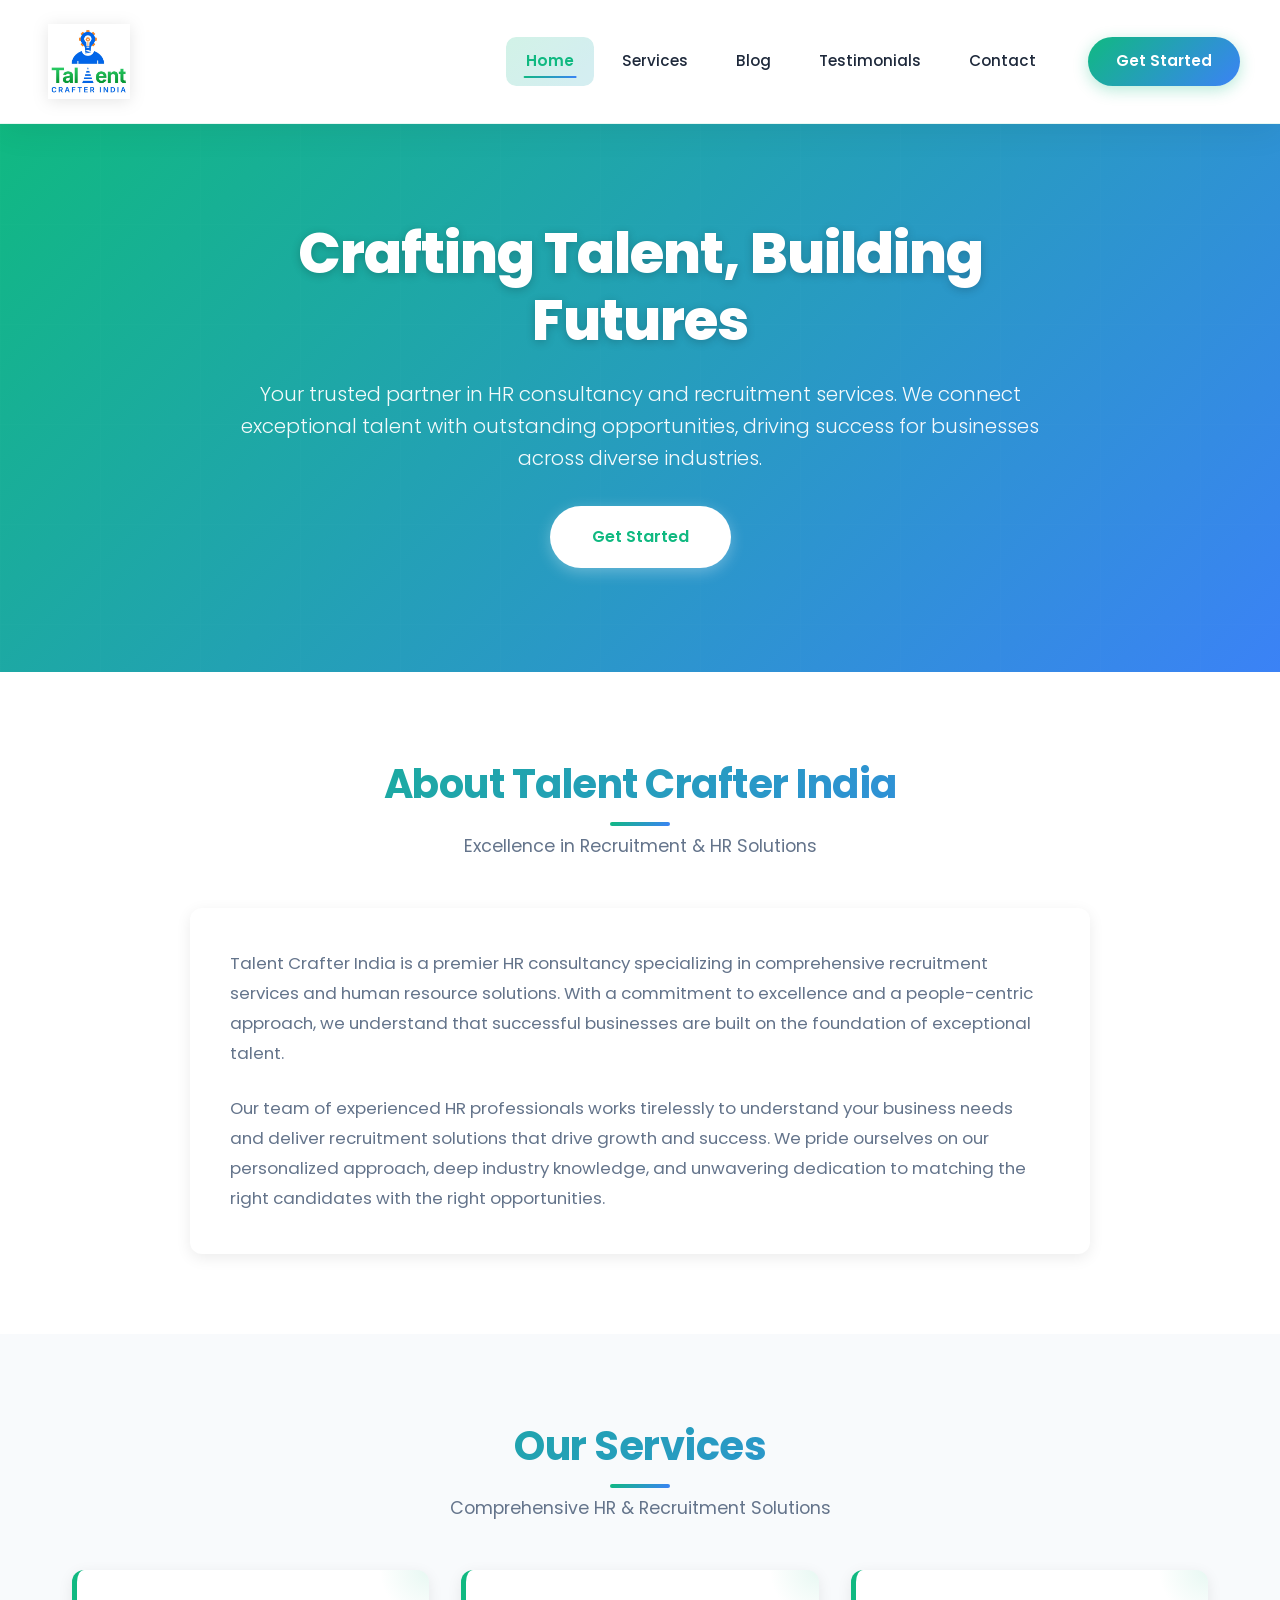
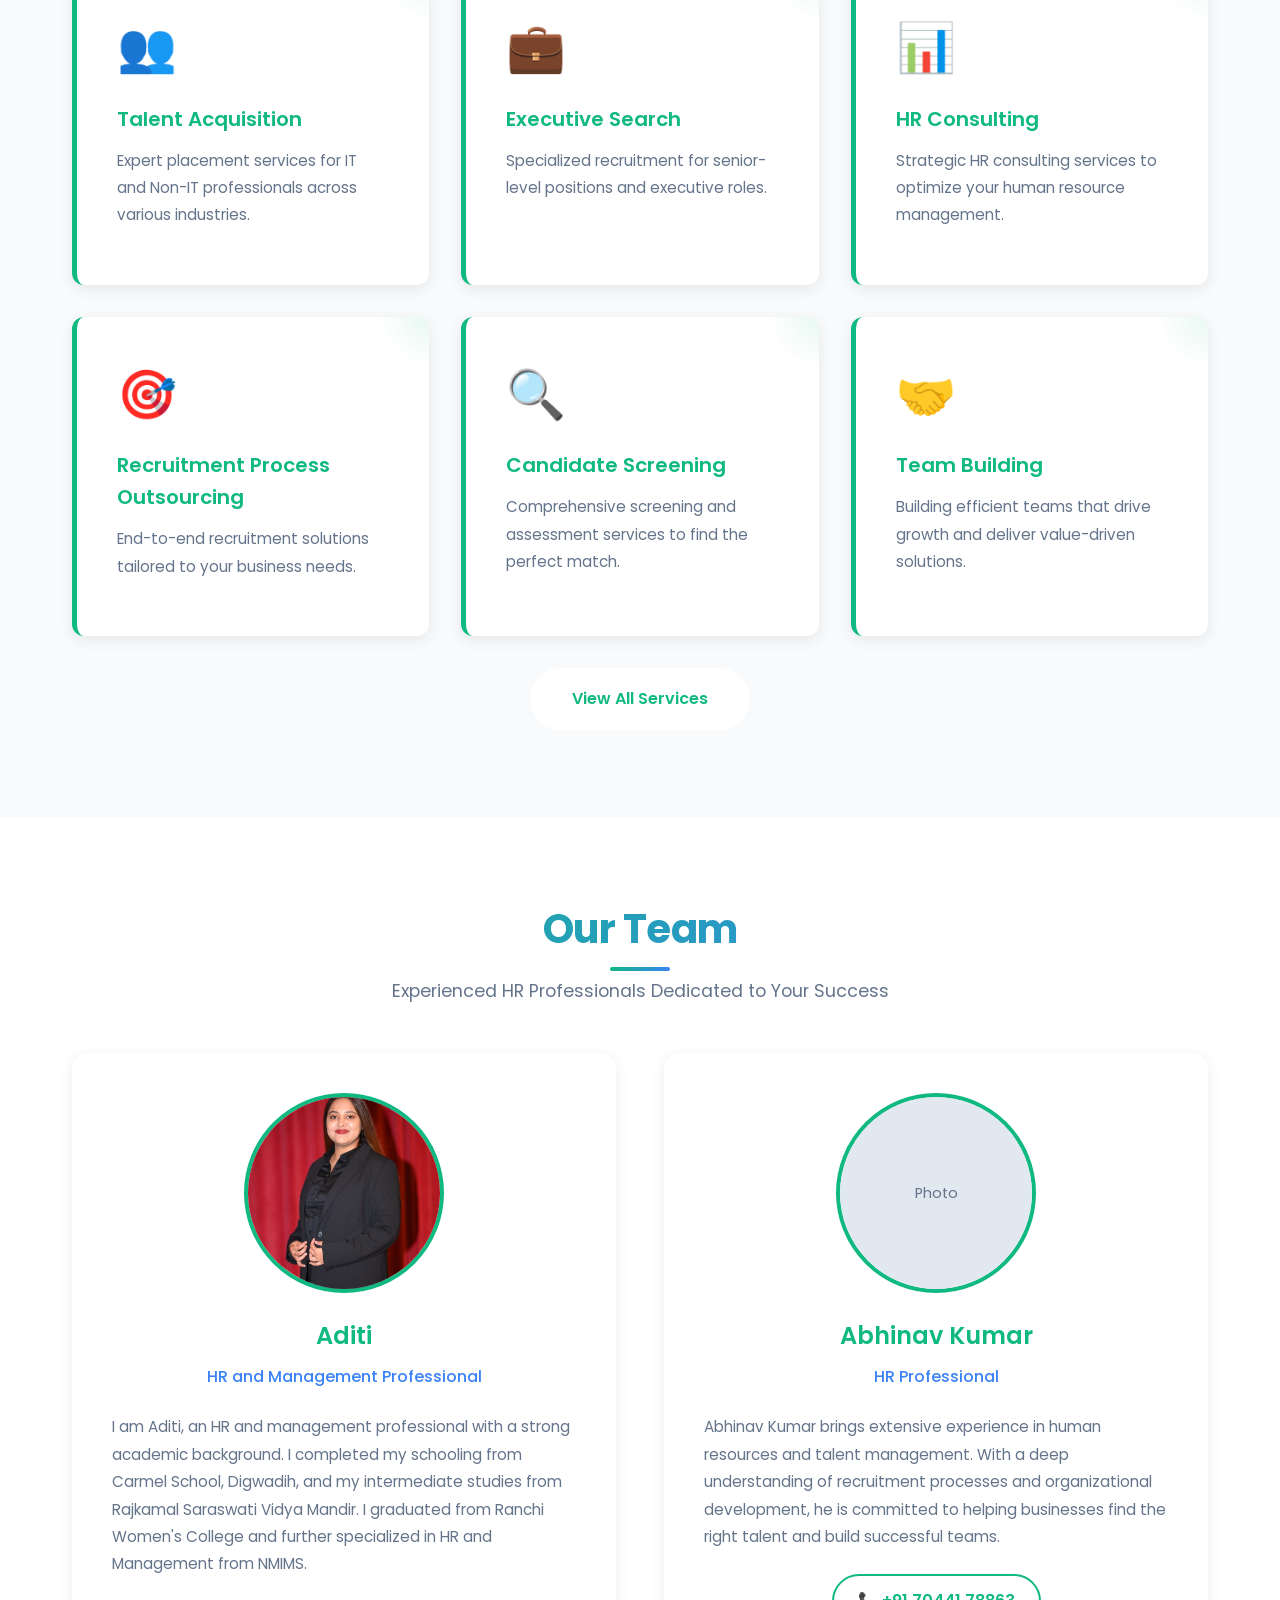
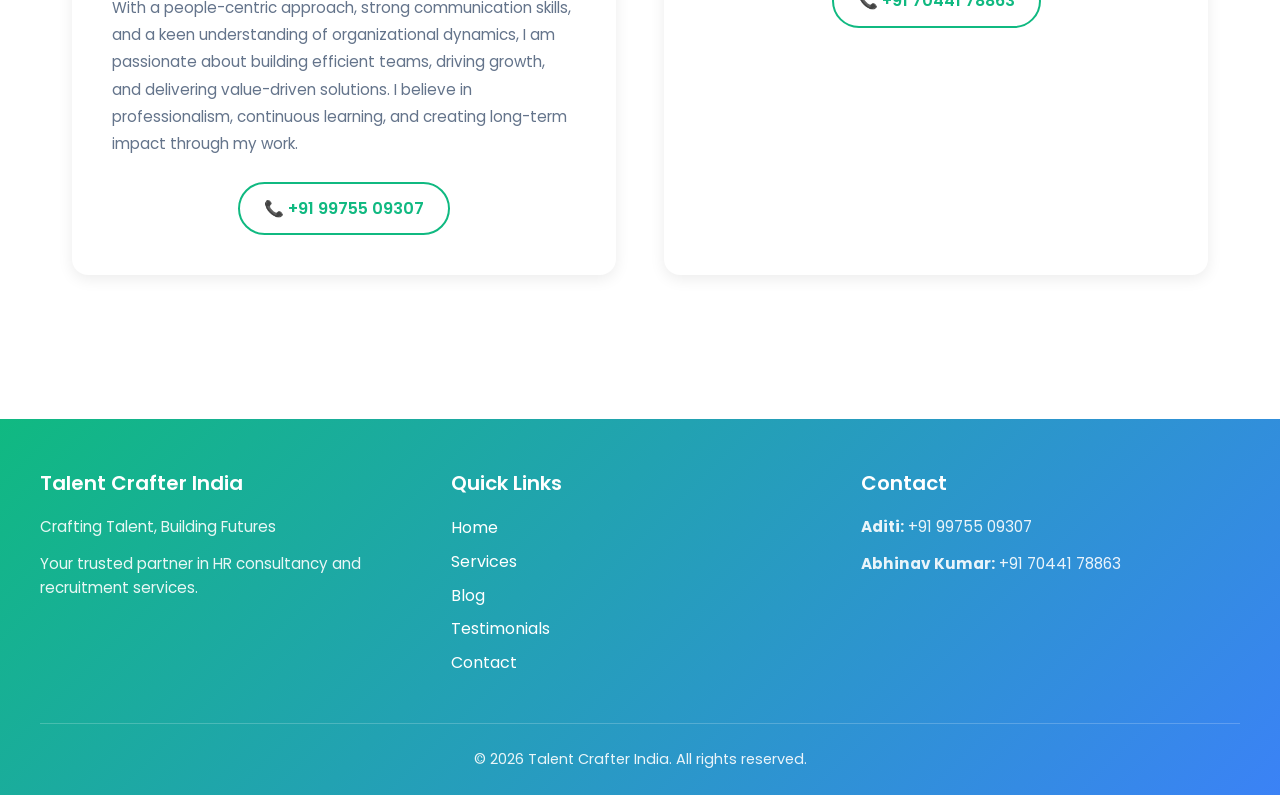
==== index.html @ 25cf2690 "push" ====
<!DOCTYPE html>
<html lang="en">
<head>
    <meta charset="UTF-8">
    <meta name="viewport" content="width=device-width, initial-scale=1.0">
    <meta http-equiv="X-UA-Compatible" content="IE=edge">
    <title>Talent Crafter India - Premier HR Consultancy & Recruitment Services</title>
    <meta name="description" content="Talent Crafter India - Your trusted partner in HR consultancy and recruitment services. Connecting exceptional talent with outstanding opportunities.">
    
    <!-- Google Fonts - Poppins (different from Segoe UI) -->
    <link rel="preconnect" href="https://fonts.googleapis.com">
    <link rel="preconnect" href="https://fonts.gstatic.com" crossorigin>
    <link href="https://fonts.googleapis.com/css2?family=Poppins:wght@300;400;500;600;700;800&display=swap" rel="stylesheet">
    
    <!-- Stylesheet -->
    <link rel="stylesheet" href="style.css">
</head>
<body>
    <!-- Header -->
    <header>
        <div class="header-container">
            <a href="index.html" class="logo">
                <img src="images/logo.jpeg" alt="Talent Crafter India Logo" id="logo-img" onerror="this.src='images/logo.png'; this.onerror=null;">
            </a>
            <button class="menu-toggle" aria-label="Toggle menu">☰</button>
            <nav aria-label="Main navigation">
                <ul>
                    <li><a href="index.html" class="active">Home</a></li>
                    <li><a href="services.html">Services</a></li>
                    <li><a href="blog.html">Blog</a></li>
                    <li><a href="testimonials.html">Testimonials</a></li>
                    <li><a href="contact.html">Contact</a></li>
                </ul>
                <a href="contact.html" class="nav-cta">Get Started</a>
            </nav>
        </div>
    </header>

    <!-- Main Content -->
    <main>
        <!-- Hero Section -->
        <section id="home" class="hero">
            <div class="hero-content">
                <h1>Crafting Talent, Building Futures</h1>
                <p>Your trusted partner in HR consultancy and recruitment services. We connect exceptional talent with outstanding opportunities, driving success for businesses across diverse industries.</p>
                <a href="contact.html" class="btn btn-primary">Get Started</a>
            </div>
        </section>

        <!-- About Section -->
        <section id="about" class="section">
            <div class="container">
                <h2 class="section-title">About Talent Crafter India</h2>
                <p class="section-subtitle">Excellence in Recruitment & HR Solutions</p>
                <div class="about-content">
                    <p>Talent Crafter India is a premier HR consultancy specializing in comprehensive recruitment services and human resource solutions. With a commitment to excellence and a people-centric approach, we understand that successful businesses are built on the foundation of exceptional talent.</p>
                    <p>Our team of experienced HR professionals works tirelessly to understand your business needs and deliver recruitment solutions that drive growth and success. We pride ourselves on our personalized approach, deep industry knowledge, and unwavering dedication to matching the right candidates with the right opportunities.</p>
                </div>
            </div>
        </section>

        <!-- Services Section -->
        <section id="services" class="section section-alt">
            <div class="container">
                <h2 class="section-title">Our Services</h2>
                <p class="section-subtitle">Comprehensive HR & Recruitment Solutions</p>
                <div class="services-grid">
                    <div class="service-card">
                        <div class="service-icon">👥</div>
                        <h3>Talent Acquisition</h3>
                        <p>Expert placement services for IT and Non-IT professionals across various industries.</p>
                    </div>
                    <div class="service-card">
                        <div class="service-icon">💼</div>
                        <h3>Executive Search</h3>
                        <p>Specialized recruitment for senior-level positions and executive roles.</p>
                    </div>
                    <div class="service-card">
                        <div class="service-icon">📊</div>
                        <h3>HR Consulting</h3>
                        <p>Strategic HR consulting services to optimize your human resource management.</p>
                    </div>
                    <div class="service-card">
                        <div class="service-icon">🎯</div>
                        <h3>Recruitment Process Outsourcing</h3>
                        <p>End-to-end recruitment solutions tailored to your business needs.</p>
                    </div>
                    <div class="service-card">
                        <div class="service-icon">🔍</div>
                        <h3>Candidate Screening</h3>
                        <p>Comprehensive screening and assessment services to find the perfect match.</p>
                    </div>
                    <div class="service-card">
                        <div class="service-icon">🤝</div>
                        <h3>Team Building</h3>
                        <p>Building efficient teams that drive growth and deliver value-driven solutions.</p>
                    </div>
                </div>
                <div class="text-center mt-2">
                    <a href="services.html" class="btn btn-primary">View All Services</a>
                </div>
            </div>
        </section>

        <!-- Team Section -->
        <section id="team" class="section">
            <div class="container">
                <h2 class="section-title">Our Team</h2>
                <p class="section-subtitle">Experienced HR Professionals Dedicated to Your Success</p>
                <div class="team-grid">
                    <div class="team-card">
                        <div class="team-image">
                            <img src="images/aditi.jpeg" alt="Aditi - HR and Management Professional" id="aditi-img" onerror="this.src='images/aditi.jpg'; this.onerror=null;">
                        </div>
                        <h3>Aditi</h3>
                        <p class="role">HR and Management Professional</p>
                        <div class="team-bio">
                            <p>I am Aditi, an HR and management professional with a strong academic background. I completed my schooling from Carmel School, Digwadih, and my intermediate studies from Rajkamal Saraswati Vidya Mandir. I graduated from Ranchi Women's College and further specialized in HR and Management from NMIMS.</p>
                            <p>With a people-centric approach, strong communication skills, and a keen understanding of organizational dynamics, I am passionate about building efficient teams, driving growth, and delivering value-driven solutions. I believe in professionalism, continuous learning, and creating long-term impact through my work.</p>
                        </div>
                        <div class="team-contact">
                            <a href="tel:+919975509307" class="contact-link">📞 +91 99755 09307</a>
                        </div>
                    </div>
                    <div class="team-card">
                        <div class="team-image">
                            <img src="images/abhi.jpg" alt="Abhinav Kumar - HR Professional" id="abhi-img" onerror="this.src='images/abhi.jpeg'; this.onerror=null;">
                        </div>
                        <h3>Abhinav Kumar</h3>
                        <p class="role">HR Professional</p>
                        <div class="team-bio">
                            <p>Abhinav Kumar brings extensive experience in human resources and talent management. With a deep understanding of recruitment processes and organizational development, he is committed to helping businesses find the right talent and build successful teams.</p>
                        </div>
                        <div class="team-contact">
                            <a href="tel:+917044178863" class="contact-link">📞 +91 70441 78863</a>
                        </div>
                    </div>
                </div>
            </div>
        </section>

    </main>

    <!-- Footer -->
    <footer>
        <div class="footer-content">
            <div class="footer-main">
                <div class="footer-section">
                    <h4>Talent Crafter India</h4>
                    <p>Crafting Talent, Building Futures</p>
                    <p>Your trusted partner in HR consultancy and recruitment services.</p>
                </div>
                <div class="footer-section">
                    <h4>Quick Links</h4>
                    <div class="footer-nav">
                        <a href="index.html">Home</a>
                        <a href="services.html">Services</a>
                        <a href="blog.html">Blog</a>
                        <a href="testimonials.html">Testimonials</a>
                        <a href="contact.html">Contact</a>
                    </div>
                </div>
                <div class="footer-section">
                    <h4>Contact</h4>
                    <p><strong>Aditi:</strong> <a href="tel:+919975509307">+91 99755 09307</a></p>
                    <p><strong>Abhinav Kumar:</strong> <a href="tel:+917044178863">+91 70441 78863</a></p>
                </div>
            </div>
            <div class="footer-bottom">
                <p>&copy; 2026 Talent Crafter India. All rights reserved.</p>
            </div>
        </div>
    </footer>

    <script src="script.js"></script>
</body>
</html>
---- style.css ----
/* ============================================
   TALENT CRAFTER INDIA - HR Consultancy Website
   Green & Blue Theme
   Font: Poppins (Google Fonts)
   ============================================ */

/* Reset & Base Styles */
* {
    margin: 0;
    padding: 0;
    box-sizing: border-box;
}

:root {
    /* Green & Blue Color Palette */
    --primary-green: #10b981;
    --dark-green: #059669;
    --light-green: #34d399;
    --accent-green: #06d6a0;
    --primary-blue: #3b82f6;
    --dark-blue: #2563eb;
    --light-blue: #60a5fa;
    --accent-blue: #4f46e5;
    
    /* Neutral Colors */
    --white: #ffffff;
    --light-gray: #f8fafc;
    --gray: #64748b;
    --dark-gray: #334155;
    --text-dark: #1e293b;
    
    /* Shadows */
    --shadow: rgba(0, 0, 0, 0.1);
    --shadow-hover: rgba(0, 0, 0, 0.15);
    --shadow-green: rgba(16, 185, 129, 0.15);
    --shadow-blue: rgba(59, 130, 246, 0.15);
    
    /* Gradients */
    --gradient-primary: linear-gradient(135deg, #10b981 0%, #3b82f6 100%);
    --gradient-green: linear-gradient(135deg, #10b981 0%, #059669 100%);
    --gradient-blue: linear-gradient(135deg, #3b82f6 0%, #2563eb 100%);
    --gradient-overlay: linear-gradient(135deg, rgba(16, 185, 129, 0.95) 0%, rgba(59, 130, 246, 0.95) 100%);
}

html {
    scroll-behavior: smooth;
    font-size: 16px;
}

body {
    font-family: 'Poppins', sans-serif;
    line-height: 1.6;
    color: var(--text-dark);
    background-color: var(--white);
    overflow-x: hidden;
}

/* Header & Navigation */
header {
    background: rgba(255, 255, 255, 0.95);
    backdrop-filter: blur(20px) saturate(180%);
    -webkit-backdrop-filter: blur(20px) saturate(180%);
    box-shadow: 0 8px 32px rgba(0, 0, 0, 0.06);
    position: sticky;
    top: 0;
    z-index: 1000;
    padding: 0;
    transition: all 0.3s cubic-bezier(0.4, 0, 0.2, 1);
    border-bottom: 1px solid rgba(16, 185, 129, 0.1);
}

header.scrolled {
    box-shadow: 0 8px 32px rgba(0, 0, 0, 0.12);
    background: rgba(255, 255, 255, 0.98);
}

.header-container {
    max-width: 1400px;
    margin: 0 auto;
    padding: 1rem 2.5rem;
    display: flex;
    justify-content: space-between;
    align-items: center;
    flex-wrap: wrap;
    gap: 2rem;
}

.logo {
    display: flex;
    align-items: center;
    text-decoration: none;
    transition: all 0.3s cubic-bezier(0.4, 0, 0.2, 1);
    padding: 0.5rem;
    border-radius: 12px;
    position: relative;
    z-index: 1;
}

.logo::before {
    content: '';
    position: absolute;
    inset: 0;
    border-radius: 12px;
    background: var(--gradient-primary);
    opacity: 0;
    transition: opacity 0.3s ease;
    z-index: -1;
}

.logo:hover::before {
    opacity: 0.1;
}

.logo:hover {
    transform: translateY(-2px);
}

.logo img {
    height: 75px;
    width: auto;
    max-width: 280px;
    transition: transform 0.3s cubic-bezier(0.4, 0, 0.2, 1);
    object-fit: contain;
    filter: drop-shadow(0 2px 8px rgba(0, 0, 0, 0.1));
}

.logo:hover img {
    transform: scale(1.05);
}

nav {
    display: flex;
    align-items: center;
    gap: 1rem;
}

nav ul {
    list-style: none;
    display: flex;
    gap: 0.5rem;
    flex-wrap: wrap;
    align-items: center;
    margin: 0;
    padding: 0;
}

nav ul li {
    position: relative;
}

nav ul li a {
    text-decoration: none;
    color: var(--text-dark);
    font-weight: 500;
    font-size: 0.95rem;
    transition: all 0.3s cubic-bezier(0.4, 0, 0.2, 1);
    position: relative;
    padding: 0.75rem 1.25rem;
    border-radius: 10px;
    display: block;
    overflow: hidden;
}

nav ul li a::before {
    content: '';
    position: absolute;
    inset: 0;
    background: var(--gradient-primary);
    opacity: 0;
    transition: opacity 0.3s ease;
    border-radius: 10px;
    z-index: -1;
}

nav ul li a::after {
    content: '';
    position: absolute;
    bottom: 8px;
    left: 50%;
    transform: translateX(-50%);
    width: 0;
    height: 2px;
    background: var(--gradient-primary);
    transition: width 0.3s cubic-bezier(0.4, 0, 0.2, 1);
    border-radius: 2px;
}

nav ul li a:hover {
    color: var(--primary-green);
    transform: translateY(-2px);
}

nav ul li a:hover::before {
    opacity: 0.08;
}

nav ul li a:hover::after {
    width: 60%;
}

nav ul li a.active {
    color: var(--primary-green);
    background: rgba(16, 185, 129, 0.1);
    font-weight: 600;
}

nav ul li a.active::after {
    width: 60%;
}

nav ul li a.active::before {
    opacity: 0.1;
}

/* CTA Button in Nav */
nav .nav-cta {
    margin-left: 1rem;
    padding: 0.75rem 1.75rem;
    background: var(--gradient-primary);
    color: var(--white);
    border-radius: 50px;
    font-weight: 600;
    font-size: 0.95rem;
    box-shadow: 0 4px 15px rgba(16, 185, 129, 0.3);
    transition: all 0.3s cubic-bezier(0.4, 0, 0.2, 1);
    border: none;
    text-decoration: none;
    display: inline-flex;
    align-items: center;
    gap: 0.5rem;
}

nav .nav-cta::before {
    display: none;
}

nav .nav-cta::after {
    display: none;
}

nav .nav-cta:hover {
    transform: translateY(-3px);
    box-shadow: 0 8px 25px rgba(16, 185, 129, 0.4);
    color: var(--white);
}

/* Mobile Menu Toggle */
.menu-toggle {
    display: none;
    background: none;
    border: none;
    font-size: 1.75rem;
    cursor: pointer;
    color: var(--primary-green);
    padding: 0.5rem;
    border-radius: 8px;
    transition: all 0.3s ease;
    width: 44px;
    height: 44px;
    align-items: center;
    justify-content: center;
    position: relative;
    z-index: 1001;
}

.menu-toggle:hover {
    background: rgba(16, 185, 129, 0.1);
    transform: scale(1.1);
}

.menu-toggle.active {
    color: var(--white);
    background: var(--primary-green);
}

/* Main Content */
main {
    min-height: calc(100vh - 200px);
}

.container {
    max-width: 1200px;
    margin: 0 auto;
    padding: 0 2rem;
}

/* Hero Section */
.hero {
    background: var(--gradient-primary);
    color: var(--white);
    padding: 6rem 2rem;
    text-align: center;
    position: relative;
    overflow: hidden;
}

.hero::before {
    content: '';
    position: absolute;
    top: 0;
    left: 0;
    right: 0;
    bottom: 0;
    background: url('data:image/svg+xml,<svg width="100" height="100" xmlns="http://www.w3.org/2000/svg"><defs><pattern id="grid" width="100" height="100" patternUnits="userSpaceOnUse"><path d="M 100 0 L 0 0 0 100" fill="none" stroke="rgba(255,255,255,0.05)" stroke-width="1"/></pattern></defs><rect width="100" height="100" fill="url(%23grid)"/></svg>');
    opacity: 0.3;
    animation: slide 20s linear infinite;
}

@keyframes slide {
    0% { transform: translate(0, 0); }
    100% { transform: translate(100px, 100px); }
}

.hero-content {
    position: relative;
    z-index: 1;
    animation: fadeInUp 0.8s ease-out;
    max-width: 800px;
    margin: 0 auto;
}

@keyframes fadeInUp {
    from {
        opacity: 0;
        transform: translateY(30px);
    }
    to {
        opacity: 1;
        transform: translateY(0);
    }
}

.hero h1 {
    font-size: 3.5rem;
    margin-bottom: 1.5rem;
    font-weight: 800;
    line-height: 1.2;
    text-shadow: 0 2px 10px rgba(0, 0, 0, 0.2);
    letter-spacing: -1px;
}

.hero p {
    font-size: 1.25rem;
    margin-bottom: 2rem;
    opacity: 0.95;
    font-weight: 300;
}

/* Buttons */
.btn {
    display: inline-block;
    padding: 1rem 2.5rem;
    background: var(--white);
    color: var(--primary-green);
    text-decoration: none;
    border-radius: 50px;
    font-weight: 600;
    transition: all 0.4s cubic-bezier(0.4, 0, 0.2, 1);
    border: 2px solid transparent;
    cursor: pointer;
    font-size: 1rem;
    position: relative;
    overflow: hidden;
    box-shadow: 0 4px 15px rgba(255, 255, 255, 0.3);
    font-family: 'Poppins', sans-serif;
}

.btn::before {
    content: '';
    position: absolute;
    top: 50%;
    left: 50%;
    width: 0;
    height: 0;
    border-radius: 50%;
    background: rgba(16, 185, 129, 0.2);
    transform: translate(-50%, -50%);
    transition: width 0.6s, height 0.6s;
}

.btn:hover::before {
    width: 300px;
    height: 300px;
}

.btn:hover {
    transform: translateY(-3px);
    box-shadow: 0 8px 25px rgba(255, 255, 255, 0.4);
    background: var(--white);
    color: var(--primary-blue);
}

.btn-primary {
    background: var(--white);
    color: var(--primary-green);
}

.btn-primary:hover {
    background: var(--white);
    color: var(--primary-blue);
}

/* Sections */
.section {
    padding: 5rem 2rem;
    position: relative;
}

.section-alt {
    background-color: var(--light-gray);
}

.section-title {
    text-align: center;
    font-size: 2.5rem;
    background: var(--gradient-primary);
    -webkit-background-clip: text;
    -webkit-text-fill-color: transparent;
    background-clip: text;
    margin-bottom: 1rem;
    font-weight: 700;
    position: relative;
    display: inline-block;
    width: 100%;
    letter-spacing: -0.5px;
}

.section-title::after {
    content: '';
    position: absolute;
    bottom: -10px;
    left: 50%;
    transform: translateX(-50%);
    width: 60px;
    height: 4px;
    background: var(--gradient-primary);
    border-radius: 2px;
}

.section-subtitle {
    text-align: center;
    color: var(--gray);
    margin-bottom: 3rem;
    font-size: 1.1rem;
    font-weight: 400;
}

/* About Content */
.about-content {
    max-width: 900px;
    margin: 0 auto;
    background-color: var(--white);
    padding: 2.5rem;
    border-radius: 12px;
    box-shadow: 0 4px 15px rgba(0, 0, 0, 0.08);
}

.about-content p {
    color: var(--gray);
    line-height: 1.8;
    margin-bottom: 1.5rem;
    font-size: 1.05rem;
}

.about-content p:last-child {
    margin-bottom: 0;
}

/* Services Grid */
.services-grid {
    display: grid;
    grid-template-columns: repeat(auto-fit, minmax(300px, 1fr));
    gap: 2rem;
    margin-top: 2rem;
}

.service-card {
    background: var(--white);
    padding: 2.5rem;
    border-radius: 12px;
    border-left: 5px solid var(--primary-green);
    transition: all 0.4s cubic-bezier(0.4, 0, 0.2, 1);
    position: relative;
    overflow: hidden;
    box-shadow: 0 4px 15px rgba(0, 0, 0, 0.08);
}

.service-card::after {
    content: '';
    position: absolute;
    top: 0;
    right: 0;
    width: 100px;
    height: 100px;
    background: radial-gradient(circle, rgba(16, 185, 129, 0.1) 0%, transparent 70%);
    transform: translate(50%, -50%);
    transition: transform 0.4s ease;
}

.service-card:hover::after {
    transform: translate(30%, -30%) scale(1.5);
}

.service-card:hover {
    transform: translateX(8px) translateY(-3px);
    box-shadow: 0 10px 25px var(--shadow-green);
    border-left-color: var(--primary-blue);
    border-left-width: 6px;
}

.service-icon {
    font-size: 3rem;
    margin-bottom: 1rem;
}

.service-card h3 {
    color: var(--primary-green);
    margin-bottom: 0.75rem;
    font-size: 1.25rem;
    font-weight: 600;
}

.service-card:hover h3 {
    color: var(--primary-blue);
}

.service-card p {
    color: var(--gray);
    line-height: 1.8;
    font-size: 0.95rem;
    margin-bottom: 1rem;
}

.service-features {
    list-style: none;
    margin-top: 1.5rem;
    padding-left: 0;
}

.service-features li {
    color: var(--gray);
    padding: 0.5rem 0;
    padding-left: 1.5rem;
    position: relative;
    font-size: 0.9rem;
}

.service-features li::before {
    content: '✓';
    position: absolute;
    left: 0;
    color: var(--primary-green);
    font-weight: 600;
}

/* Team Section */
.team-grid {
    display: grid;
    grid-template-columns: repeat(auto-fit, minmax(350px, 1fr));
    gap: 3rem;
    margin-top: 2rem;
}

.team-card {
    text-align: center;
    background-color: var(--white);
    padding: 2.5rem;
    border-radius: 16px;
    box-shadow: 0 4px 15px rgba(0, 0, 0, 0.08);
    transition: all 0.4s cubic-bezier(0.4, 0, 0.2, 1);
    position: relative;
    overflow: hidden;
}

.team-card::before {
    content: '';
    position: absolute;
    top: 0;
    left: 0;
    right: 0;
    height: 4px;
    background: var(--gradient-primary);
    transform: scaleX(0);
    transform-origin: center;
    transition: transform 0.4s ease;
}

.team-card:hover::before {
    transform: scaleX(1);
}

.team-card:hover {
    transform: translateY(-8px) scale(1.02);
    box-shadow: 0 12px 30px var(--shadow-green);
}

.team-image {
    width: 200px;
    height: 200px;
    margin: 0 auto 1.5rem;
    border-radius: 50%;
    overflow: hidden;
    border: 4px solid var(--primary-green);
    transition: all 0.4s ease;
    position: relative;
    background: var(--light-gray);
}

.team-card:hover .team-image {
    border-color: var(--primary-blue);
    transform: scale(1.05);
}

.team-image img {
    width: 100%;
    height: 100%;
    object-fit: cover;
    object-position: center 30%;
    transition: transform 0.4s ease;
    display: block;
    min-height: 100%;
}

.team-card:hover .team-image img {
    transform: scale(1.05);
}

.team-card h3 {
    color: var(--primary-green);
    margin: 1rem 0 0.5rem;
    font-size: 1.5rem;
    font-weight: 600;
}

.team-card:hover h3 {
    color: var(--primary-blue);
}

.team-card .role {
    color: var(--primary-blue);
    font-size: 1rem;
    font-weight: 500;
    margin-bottom: 1rem;
}

.team-bio {
    text-align: left;
    margin: 1.5rem 0;
    color: var(--gray);
    line-height: 1.8;
    font-size: 0.95rem;
}

.team-bio p {
    margin-bottom: 1rem;
}

.team-bio p:last-child {
    margin-bottom: 0;
}

.team-contact {
    margin-top: 1.5rem;
}

.contact-link {
    display: inline-block;
    color: var(--primary-green);
    text-decoration: none;
    font-weight: 600;
    padding: 0.75rem 1.5rem;
    border: 2px solid var(--primary-green);
    border-radius: 50px;
    transition: all 0.3s ease;
}

.contact-link:hover {
    background: var(--primary-green);
    color: var(--white);
    transform: translateY(-2px);
    box-shadow: 0 4px 15px var(--shadow-green);
}

/* Contact Section */
.contact-container {
    display: grid;
    grid-template-columns: 1fr 1fr;
    gap: 3rem;
    margin-top: 2rem;
}

.contact-info {
    background: var(--gradient-primary);
    color: var(--white);
    padding: 2.5rem;
    border-radius: 12px;
    box-shadow: 0 4px 15px rgba(0, 0, 0, 0.1);
}

.contact-info h3 {
    margin-bottom: 2rem;
    font-size: 1.75rem;
    font-weight: 600;
}

.contact-details {
    margin-bottom: 2rem;
}

.contact-item {
    margin-bottom: 2rem;
    padding-bottom: 2rem;
    border-bottom: 1px solid rgba(255, 255, 255, 0.2);
}

.contact-item:last-child {
    border-bottom: none;
    margin-bottom: 0;
    padding-bottom: 0;
}

.contact-item h4 {
    font-size: 1.25rem;
    margin-bottom: 0.5rem;
    font-weight: 600;
}

.contact-item p {
    margin-bottom: 0.75rem;
    opacity: 0.9;
}

.contact-item a {
    color: var(--white);
    text-decoration: none;
    font-weight: 500;
    font-size: 1.1rem;
    transition: opacity 0.3s ease;
}

.contact-item a:hover {
    opacity: 0.8;
    text-decoration: underline;
}

.contact-description {
    margin: 1rem 0;
    opacity: 0.95;
    line-height: 1.8;
    font-size: 0.95rem;
}

.contact-phone {
    display: inline-block;
    margin-top: 0.75rem;
    font-size: 1.1rem;
    font-weight: 600;
    padding: 0.5rem 0;
}

.contact-message {
    margin-top: 2rem;
    padding-top: 2rem;
    border-top: 1px solid rgba(255, 255, 255, 0.2);
}

.contact-message p {
    opacity: 0.95;
    line-height: 1.8;
}

/* Contact Form */
.contact-form {
    background-color: var(--white);
    padding: 2.5rem;
    border-radius: 12px;
    box-shadow: 0 4px 15px rgba(0, 0, 0, 0.08);
}

.contact-form h3 {
    color: var(--primary-green);
    margin-bottom: 1.5rem;
    font-size: 1.75rem;
    font-weight: 600;
}

.form-group {
    margin-bottom: 1.5rem;
}

.form-group label {
    display: block;
    margin-bottom: 0.5rem;
    color: var(--text-dark);
    font-weight: 500;
}

.form-group input,
.form-group textarea {
    width: 100%;
    padding: 0.875rem;
    border: 2px solid #e2e8f0;
    border-radius: 8px;
    font-size: 1rem;
    font-family: 'Poppins', sans-serif;
    transition: border-color 0.3s ease;
}

.form-group input:focus,
.form-group textarea:focus {
    outline: none;
    border-color: var(--primary-green);
    box-shadow: 0 0 0 3px rgba(16, 185, 129, 0.1);
}

.form-group textarea {
    resize: vertical;
    min-height: 120px;
}

.form-group select {
    width: 100%;
    padding: 0.875rem;
    border: 2px solid #e2e8f0;
    border-radius: 8px;
    font-size: 1rem;
    font-family: 'Poppins', sans-serif;
    background-color: var(--white);
    color: var(--text-dark);
    transition: border-color 0.3s ease;
    cursor: pointer;
}

.form-group select:focus {
    outline: none;
    border-color: var(--primary-green);
    box-shadow: 0 0 0 3px rgba(16, 185, 129, 0.1);
}

/* Footer */
footer {
    background: var(--gradient-primary);
    color: var(--white);
    padding: 3rem 2rem 1.5rem;
    margin-top: 4rem;
}

.footer-content {
    max-width: 1200px;
    margin: 0 auto;
}

.footer-main {
    display: grid;
    grid-template-columns: repeat(auto-fit, minmax(250px, 1fr));
    gap: 2rem;
    margin-bottom: 2rem;
    text-align: left;
}

.footer-section {
    margin-bottom: 1rem;
}

.footer-section h4 {
    font-size: 1.25rem;
    margin-bottom: 1rem;
    color: var(--white);
    font-weight: 600;
}

.footer-section p {
    margin-bottom: 0.75rem;
    opacity: 0.9;
    font-size: 0.95rem;
    line-height: 1.6;
}

.footer-section a {
    color: var(--white);
    text-decoration: none;
    transition: opacity 0.3s ease;
}

.footer-section a:hover {
    opacity: 0.8;
    text-decoration: underline;
}

.footer-nav {
    display: flex;
    flex-direction: column;
    gap: 0.5rem;
}

.footer-nav a {
    color: var(--white);
    text-decoration: none;
    transition: opacity 0.3s ease;
    display: inline-block;
}

.footer-nav a:hover {
    opacity: 0.8;
    text-decoration: underline;
}

.footer-bottom {
    border-top: 1px solid rgba(255, 255, 255, 0.2);
    padding-top: 1.5rem;
    text-align: center;
    margin-top: 2rem;
}

.footer-bottom p {
    opacity: 0.9;
    font-size: 0.9rem;
}

/* Responsive Design */
@media (max-width: 968px) {
    .header-container {
        padding: 1rem 1.5rem;
    }
    
    nav ul {
        gap: 0.25rem;
    }
    
    nav ul li a {
        padding: 0.65rem 1rem;
        font-size: 0.9rem;
    }
    
    nav .nav-cta {
        margin-left: 0.5rem;
        padding: 0.65rem 1.5rem;
        font-size: 0.9rem;
    }
}

/* Mobile Menu Overlay */
.mobile-overlay {
    display: none;
    position: fixed;
    inset: 0;
    background: rgba(0, 0, 0, 0.5);
    backdrop-filter: blur(4px);
    -webkit-backdrop-filter: blur(4px);
    z-index: 999;
    opacity: 0;
    transition: opacity 0.3s ease;
}

.mobile-overlay.active {
    display: block;
    opacity: 1;
}

@media (max-width: 768px) {
    .menu-toggle {
        display: flex;
    }

    .header-container {
        padding: 1rem 1.5rem;
    }
    
    .logo img {
        height: 60px;
        max-width: 240px;
    }

    nav {
        position: fixed;
        top: 0;
        right: -100%;
        width: 320px;
        max-width: 85vw;
        height: 100vh;
        background: rgba(255, 255, 255, 0.98);
        backdrop-filter: blur(20px);
        -webkit-backdrop-filter: blur(20px);
        box-shadow: -4px 0 32px rgba(0, 0, 0, 0.1);
        transition: right 0.4s cubic-bezier(0.4, 0, 0.2, 1);
        z-index: 1000;
        padding: 5rem 2rem 2rem;
        overflow-y: auto;
    }

    nav.active {
        right: 0;
    }
    
    nav::before {
        content: '';
        position: absolute;
        top: 0;
        left: 0;
        width: 100%;
        height: 80px;
        background: var(--gradient-primary);
        opacity: 0.05;
    }

    nav ul {
        flex-direction: column;
        gap: 0.5rem;
        margin-top: 0;
        width: 100%;
    }

    nav ul li {
        width: 100%;
        border-bottom: none;
    }

    nav ul li a {
        display: block;
        padding: 1rem 1.25rem;
        border-radius: 12px;
        width: 100%;
        margin-bottom: 0.25rem;
    }
    
    nav ul li a::after {
        display: none;
    }
    
    nav .nav-cta {
        margin-left: 0;
        margin-top: 1rem;
        width: 100%;
        justify-content: center;
    }

    .hero h1 {
        font-size: 2.25rem;
    }

    .hero p {
        font-size: 1.1rem;
    }

    .section-title {
        font-size: 1.75rem;
    }

    .services-grid,
    .team-grid {
        grid-template-columns: 1fr;
    }

    .contact-container {
        grid-template-columns: 1fr;
    }

    .header-container {
        padding: 0 1rem;
    }

    .container {
        padding: 0 1rem;
    }

    .section {
        padding: 3rem 1rem;
    }

    .team-grid {
        grid-template-columns: 1fr;
    }

    .testimonials-container,
    .blog-grid,
    .card-grid {
        grid-template-columns: 1fr;
    }

    .cta-box {
        padding: 3rem 2rem;
    }

    .cta-box h2 {
        font-size: 1.75rem;
    }

    .cta-box p {
        font-size: 1rem;
    }
}

@media (max-width: 480px) {
    .hero {
        padding: 4rem 1rem;
    }

    .hero h1 {
        font-size: 1.75rem;
    }

    .btn {
        padding: 0.75rem 1.5rem;
        font-size: 0.9rem;
    }

    .footer-main {
        grid-template-columns: 1fr;
        text-align: center;
    }

    .footer-section {
        text-align: center;
    }

    .footer-nav {
        align-items: center;
    }

    .team-image {
        width: 150px;
        height: 150px;
    }
    
    .team-image img {
        object-position: center 20%;
    }
}

/* Card Grid */
.card-grid {
    display: grid;
    grid-template-columns: repeat(auto-fit, minmax(280px, 1fr));
    gap: 2rem;
    margin-top: 2rem;
}

.card {
    background-color: var(--white);
    border-radius: 12px;
    padding: 2.5rem;
    box-shadow: 0 4px 15px rgba(0, 0, 0, 0.08);
    transition: all 0.4s cubic-bezier(0.4, 0, 0.2, 1);
    border: 1px solid #e2e8f0;
    position: relative;
    overflow: hidden;
}

.card::before {
    content: '';
    position: absolute;
    top: 0;
    left: 0;
    width: 100%;
    height: 4px;
    background: var(--gradient-primary);
    transform: scaleX(0);
    transform-origin: left;
    transition: transform 0.4s ease;
}

.card:hover::before {
    transform: scaleX(1);
}

.card:hover {
    transform: translateY(-8px);
    box-shadow: 0 12px 30px var(--shadow-green);
    border-color: var(--primary-green);
}

.card h3 {
    color: var(--primary-green);
    margin-bottom: 1rem;
    font-size: 1.5rem;
    font-weight: 600;
}

.card:hover h3 {
    color: var(--primary-blue);
}

.card p {
    color: var(--gray);
    line-height: 1.8;
    font-size: 0.95rem;
}

/* Testimonials */
.testimonials-container {
    display: grid;
    grid-template-columns: repeat(auto-fit, minmax(350px, 1fr));
    gap: 2rem;
    margin-top: 2rem;
}

.testimonial-card {
    background-color: var(--white);
    padding: 2.5rem;
    border-radius: 12px;
    border-left: 4px solid var(--primary-green);
    box-shadow: 0 4px 15px rgba(0, 0, 0, 0.08);
    transition: all 0.4s cubic-bezier(0.4, 0, 0.2, 1);
    position: relative;
}

.testimonial-card::before {
    content: '"';
    font-size: 4rem;
    color: var(--primary-green);
    opacity: 0.2;
    position: absolute;
    top: 1rem;
    left: 1.5rem;
    font-family: Georgia, serif;
}

.testimonial-card:hover {
    transform: translateY(-5px);
    box-shadow: 0 8px 25px var(--shadow-green);
    border-left-color: var(--primary-blue);
    border-left-width: 5px;
}

.testimonial-text {
    font-style: italic;
    color: var(--text-dark);
    margin-bottom: 1.5rem;
    padding-left: 1rem;
    line-height: 1.8;
    position: relative;
    z-index: 1;
}

.testimonial-author {
    text-align: right;
}

.testimonial-author strong {
    display: block;
    color: var(--primary-green);
    font-weight: 600;
    margin-bottom: 0.25rem;
    font-size: 1.1rem;
}

.testimonial-company {
    color: var(--gray);
    font-size: 0.9rem;
    font-style: italic;
}

/* CTA Box */
.cta-box {
    background: var(--gradient-primary);
    color: var(--white);
    padding: 4rem 3rem;
    border-radius: 16px;
    text-align: center;
    box-shadow: 0 8px 30px rgba(0, 0, 0, 0.15);
}

.cta-box h2 {
    font-size: 2.5rem;
    margin-bottom: 1rem;
    font-weight: 700;
    color: var(--white);
}

.cta-box p {
    font-size: 1.2rem;
    margin-bottom: 2rem;
    opacity: 0.95;
}

.cta-box .btn {
    background: var(--white);
    color: var(--primary-green);
}

.cta-box .btn:hover {
    background: var(--white);
    color: var(--primary-blue);
    transform: translateY(-3px);
    box-shadow: 0 8px 25px rgba(255, 255, 255, 0.4);
}

/* Blog Cards */
.blog-grid {
    display: grid;
    grid-template-columns: repeat(auto-fit, minmax(320px, 1fr));
    gap: 2rem;
    margin-top: 2rem;
}

.blog-card {
    background-color: var(--white);
    border-radius: 12px;
    overflow: hidden;
    box-shadow: 0 4px 15px rgba(0, 0, 0, 0.08);
    transition: all 0.4s cubic-bezier(0.4, 0, 0.2, 1);
    border: 1px solid #e2e8f0;
}

.blog-card:hover {
    transform: translateY(-8px);
    box-shadow: 0 12px 30px var(--shadow-green);
    border-color: var(--primary-green);
}

.blog-card-content {
    padding: 2rem;
}

.blog-card .date {
    color: var(--primary-green);
    font-size: 0.9rem;
    margin-bottom: 1rem;
    display: block;
    font-weight: 500;
}

.blog-card h3 {
    color: var(--primary-green);
    margin-bottom: 1rem;
    font-size: 1.5rem;
    font-weight: 600;
    line-height: 1.3;
}

.blog-card:hover h3 {
    color: var(--primary-blue);
}

.blog-card p {
    color: var(--gray);
    line-height: 1.8;
    margin-bottom: 1.5rem;
    font-size: 0.95rem;
}

.blog-card .read-more {
    color: var(--primary-green);
    text-decoration: none;
    font-weight: 600;
    transition: all 0.3s ease;
    display: inline-flex;
    align-items: center;
    gap: 0.5rem;
    padding: 0.5rem 0;
    position: relative;
}

.blog-card .read-more::after {
    content: '';
    position: absolute;
    bottom: 0;
    left: 0;
    width: 0;
    height: 2px;
    background: var(--gradient-primary);
    transition: width 0.3s ease;
}

.blog-card .read-more:hover {
    color: var(--primary-blue);
    transform: translateX(5px);
}

.blog-card .read-more:hover::after {
    width: 100%;
}

/* Utility Classes */
.text-center {
    text-align: center;
}

.mt-2 {
    margin-top: 2rem;
}

.mb-2 {
    margin-bottom: 2rem;
}

.highlight {
    background: var(--gradient-primary);
    -webkit-background-clip: text;
    -webkit-text-fill-color: transparent;
    background-clip: text;
    font-weight: 600;
}

/* Animations */
@keyframes fadeIn {
    from {
        opacity: 0;
        transform: translateY(20px);
    }
    to {
        opacity: 1;
        transform: translateY(0);
    }
}

@keyframes slideUp {
    from {
        opacity: 0;
        transform: translateY(40px);
    }
    to {
        opacity: 1;
        transform: translateY(0);
    }
}

@keyframes slideInLeft {
    from {
        opacity: 0;
        transform: translateX(-30px);
    }
    to {
        opacity: 1;
        transform: translateX(0);
    }
}

@keyframes slideInRight {
    from {
        opacity: 0;
        transform: translateX(30px);
    }
    to {
        opacity: 1;
        transform: translateX(0);
    }
}

@keyframes pulse {
    0%, 100% {
        transform: scale(1);
    }
    50% {
        transform: scale(1.05);
    }
}

@keyframes shimmer {
    0% {
        background-position: -1000px 0;
    }
    100% {
        background-position: 1000px 0;
    }
}

.animate-fade-in {
    animation: fadeIn 0.8s ease-out;
}

.animate-fade-in-delay {
    animation: fadeIn 0.8s ease-out 0.2s both;
}

.animate-fade-in-delay-2 {
    animation: fadeIn 0.8s ease-out 0.4s both;
}

.animate-slide-up {
    animation: slideUp 0.8s ease-out;
}

.animate-slide-up-delay {
    animation: slideUp 0.8s ease-out 0.2s both;
}

/* Modern Contact Page Styles */
.contact-wrapper {
    display: grid;
    grid-template-columns: 1fr 1.2fr;
    gap: 3rem;
    margin-top: 3rem;
}

.team-contact-section {
    animation: slideInLeft 0.8s ease-out;
}

.team-contact-cards {
    display: flex;
    flex-direction: column;
    gap: 2rem;
    margin-top: 2rem;
}

.team-contact-card {
    background: var(--white);
    border-radius: 20px;
    padding: 2rem;
    box-shadow: 0 8px 30px rgba(0, 0, 0, 0.1);
    transition: all 0.4s cubic-bezier(0.4, 0, 0.2, 1);
    border: 2px solid transparent;
    position: relative;
    overflow: hidden;
}

.team-contact-card::before {
    content: '';
    position: absolute;
    top: 0;
    left: 0;
    width: 100%;
    height: 4px;
    background: var(--gradient-primary);
    transform: scaleX(0);
    transform-origin: left;
    transition: transform 0.4s ease;
}

.team-contact-card:hover::before {
    transform: scaleX(1);
}

.team-contact-card:hover {
    transform: translateY(-8px);
    box-shadow: 0 15px 40px rgba(16, 185, 129, 0.2);
    border-color: var(--primary-green);
}

.team-contact-image {
    width: 120px;
    height: 120px;
    border-radius: 50%;
    overflow: hidden;
    margin: 0 auto 1.5rem;
    border: 4px solid var(--primary-green);
    box-shadow: 0 4px 15px rgba(16, 185, 129, 0.3);
    transition: all 0.4s ease;
    position: relative;
    background: var(--light-gray);
}

.team-contact-card:hover .team-contact-image {
    border-color: var(--primary-blue);
    transform: scale(1.1);
    box-shadow: 0 8px 25px rgba(59, 130, 246, 0.4);
}

.team-contact-image img {
    width: 100%;
    height: 100%;
    object-fit: cover;
    object-position: center 30%;
    display: block;
    min-height: 100%;
}

.team-placeholder {
    width: 100%;
    height: 100%;
    background: var(--gradient-primary);
    display: flex;
    align-items: center;
    justify-content: center;
    color: var(--white);
    font-size: 2.5rem;
    font-weight: 700;
}

.team-contact-info {
    text-align: center;
}

.team-contact-info h3 {
    color: var(--primary-green);
    font-size: 1.5rem;
    margin-bottom: 0.5rem;
    font-weight: 600;
}

.team-role {
    color: var(--primary-blue);
    font-size: 1rem;
    margin-bottom: 1rem;
    font-weight: 500;
}

.team-bio-short {
    text-align: left;
    margin: 1.5rem 0;
    color: var(--gray);
    line-height: 1.8;
    font-size: 0.9rem;
}

.team-bio-short p {
    margin-bottom: 1rem;
}

.team-bio-short p:last-child {
    margin-bottom: 0;
}

.contact-btn {
    display: inline-flex;
    align-items: center;
    gap: 0.75rem;
    padding: 0.875rem 2rem;
    background: var(--gradient-primary);
    color: var(--white);
    text-decoration: none;
    border-radius: 50px;
    font-weight: 600;
    transition: all 0.4s ease;
    box-shadow: 0 4px 15px rgba(16, 185, 129, 0.3);
    margin-top: 1rem;
}

.contact-btn:hover {
    transform: translateY(-3px);
    box-shadow: 0 8px 25px rgba(16, 185, 129, 0.4);
}

.contact-icon {
    font-size: 1.2rem;
}

/* Modern Form Styles */
.modern-form-section {
    background: var(--white);
    border-radius: 24px;
    padding: 3rem;
    box-shadow: 0 10px 40px rgba(0, 0, 0, 0.1);
    animation: slideInRight 0.8s ease-out;
    border: 1px solid #e2e8f0;
}

.form-header {
    margin-bottom: 2.5rem;
    text-align: center;
}

.form-header h2 {
    font-size: 2rem;
    background: var(--gradient-primary);
    -webkit-background-clip: text;
    -webkit-text-fill-color: transparent;
    background-clip: text;
    margin-bottom: 0.5rem;
    font-weight: 700;
}

.form-header p {
    color: var(--gray);
    font-size: 0.95rem;
}

.modern-form {
    display: flex;
    flex-direction: column;
    gap: 1.5rem;
}

.form-row {
    display: grid;
    grid-template-columns: 1fr 1fr;
    gap: 1.5rem;
}

.form-group-modern {
    position: relative;
}

.form-group-modern label {
    display: flex;
    align-items: center;
    gap: 0.25rem;
    margin-bottom: 0.75rem;
    color: var(--text-dark);
    font-weight: 600;
    font-size: 0.95rem;
}

.label-text {
    color: var(--text-dark);
}

.required {
    color: #ef4444;
    font-size: 1.2rem;
}

.input-wrapper,
.textarea-wrapper {
    position: relative;
}

.input-icon {
    position: absolute;
    left: 1rem;
    top: 50%;
    transform: translateY(-50%);
    font-size: 1.2rem;
    z-index: 1;
    transition: all 0.3s ease;
}

.textarea-icon {
    top: 1.5rem;
    transform: none;
}

.form-group-modern input,
.form-group-modern textarea,
.select-wrapper {
    width: 100%;
    padding: 1rem 1rem 1rem 3rem;
    border: 2px solid #e2e8f0;
    border-radius: 12px;
    font-size: 1rem;
    font-family: 'Poppins', sans-serif;
    background: var(--light-gray);
    transition: all 0.3s ease;
    color: var(--text-dark);
}

.form-group-modern textarea {
    padding-top: 1.5rem;
    min-height: 140px;
    resize: vertical;
}

.form-group-modern input:focus,
.form-group-modern textarea:focus {
    outline: none;
    border-color: var(--primary-green);
    background: var(--white);
    box-shadow: 0 0 0 4px rgba(16, 185, 129, 0.1);
}

.form-group-modern input:focus + .input-line,
.form-group-modern textarea:focus + .textarea-line {
    width: 100%;
}

.input-line,
.textarea-line {
    position: absolute;
    bottom: 0;
    left: 0;
    height: 2px;
    width: 0;
    background: var(--gradient-primary);
    transition: width 0.3s ease;
    border-radius: 0 0 12px 12px;
}

.textarea-line {
    bottom: 2px;
}

.select-wrapper {
    position: relative;
    display: flex;
    align-items: center;
}

.select-wrapper select {
    appearance: none;
    background: var(--light-gray);
    border: 2px solid #e2e8f0;
    border-radius: 12px;
    padding: 1rem 3rem 1rem 3rem;
    font-size: 1rem;
    font-family: 'Poppins', sans-serif;
    color: var(--text-dark);
    cursor: pointer;
    transition: all 0.3s ease;
    width: 100%;
}

.select-wrapper select:focus {
    outline: none;
    border-color: var(--primary-green);
    background: var(--white);
    box-shadow: 0 0 0 4px rgba(16, 185, 129, 0.1);
}

.select-arrow {
    position: absolute;
    right: 1rem;
    top: 50%;
    transform: translateY(-50%);
    color: var(--gray);
    pointer-events: none;
    transition: transform 0.3s ease;
}

.select-wrapper:focus-within .select-arrow {
    transform: translateY(-50%) rotate(180deg);
    color: var(--primary-green);
}

.submit-btn {
    position: relative;
    padding: 1.25rem 3rem;
    background: var(--gradient-primary);
    color: var(--white);
    border: none;
    border-radius: 50px;
    font-size: 1.1rem;
    font-weight: 600;
    font-family: 'Poppins', sans-serif;
    cursor: pointer;
    overflow: hidden;
    transition: all 0.4s ease;
    box-shadow: 0 4px 20px rgba(16, 185, 129, 0.3);
    margin-top: 1rem;
    display: flex;
    align-items: center;
    justify-content: center;
    gap: 0.75rem;
}

.submit-btn::before {
    content: '';
    position: absolute;
    top: 0;
    left: -100%;
    width: 100%;
    height: 100%;
    background: linear-gradient(90deg, transparent, rgba(255, 255, 255, 0.3), transparent);
    transition: left 0.5s ease;
}

.submit-btn:hover::before {
    left: 100%;
}

.submit-btn:hover {
    transform: translateY(-3px);
    box-shadow: 0 8px 30px rgba(16, 185, 129, 0.4);
}

.submit-btn:active {
    transform: translateY(-1px);
}

.btn-text {
    position: relative;
    z-index: 1;
}

.btn-icon {
    position: relative;
    z-index: 1;
    font-size: 1.3rem;
    transition: transform 0.3s ease;
}

.submit-btn:hover .btn-icon {
    transform: translateX(5px);
}

/* Help Cards */
.help-cards {
    display: grid;
    grid-template-columns: repeat(auto-fit, minmax(280px, 1fr));
    gap: 2rem;
    margin-top: 2rem;
}

.help-card {
    background: var(--white);
    padding: 2.5rem;
    border-radius: 20px;
    text-align: center;
    box-shadow: 0 8px 30px rgba(0, 0, 0, 0.1);
    transition: all 0.4s cubic-bezier(0.4, 0, 0.2, 1);
    border: 2px solid transparent;
    position: relative;
    overflow: hidden;
}

.help-card::before {
    content: '';
    position: absolute;
    top: 0;
    left: 0;
    width: 100%;
    height: 4px;
    background: var(--gradient-primary);
    transform: scaleX(0);
    transform-origin: left;
    transition: transform 0.4s ease;
}

.help-card:hover::before {
    transform: scaleX(1);
}

.help-card:hover {
    transform: translateY(-10px);
    box-shadow: 0 15px 40px rgba(16, 185, 129, 0.2);
    border-color: var(--primary-green);
}

.help-icon {
    font-size: 3.5rem;
    margin-bottom: 1.5rem;
    display: inline-block;
    animation: pulse 2s ease-in-out infinite;
}

.help-card h3 {
    color: var(--primary-green);
    font-size: 1.5rem;
    margin-bottom: 1rem;
    font-weight: 600;
}

.help-card:hover h3 {
    color: var(--primary-blue);
}

.help-card p {
    color: var(--gray);
    line-height: 1.8;
    font-size: 0.95rem;
}

/* Responsive Design for Contact Page */
@media (max-width: 968px) {
    .contact-wrapper {
        grid-template-columns: 1fr;
        gap: 3rem;
    }
    
    .form-row {
        grid-template-columns: 1fr;
    }
    
    .modern-form-section {
        padding: 2rem;
    }
}

@media (max-width: 768px) {
    .team-contact-card {
        padding: 1.5rem;
    }
    
    .team-contact-image {
        width: 100px;
        height: 100px;
    }
    
    .team-contact-image img {
        object-position: center 20%;
    }
    
    .modern-form-section {
        padding: 1.5rem;
    }
    
    .form-header h2 {
        font-size: 1.5rem;
    }
}
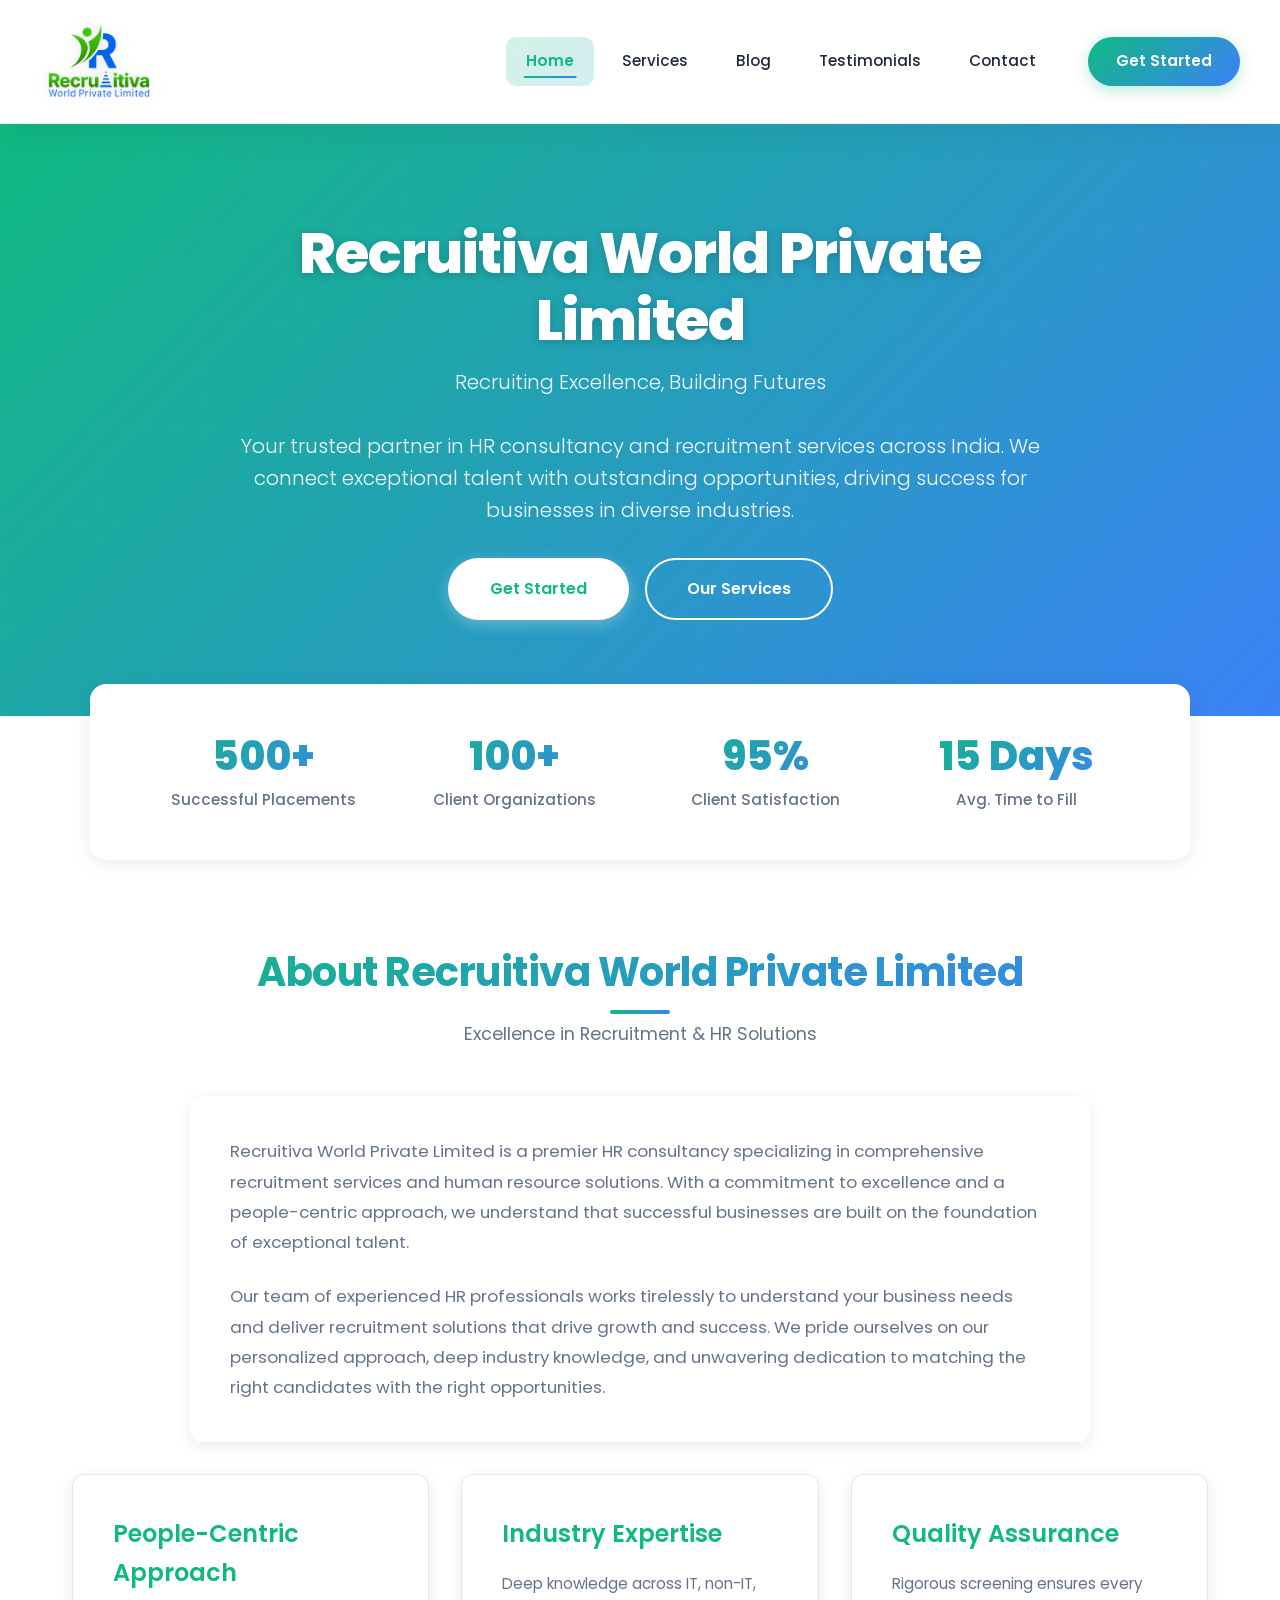
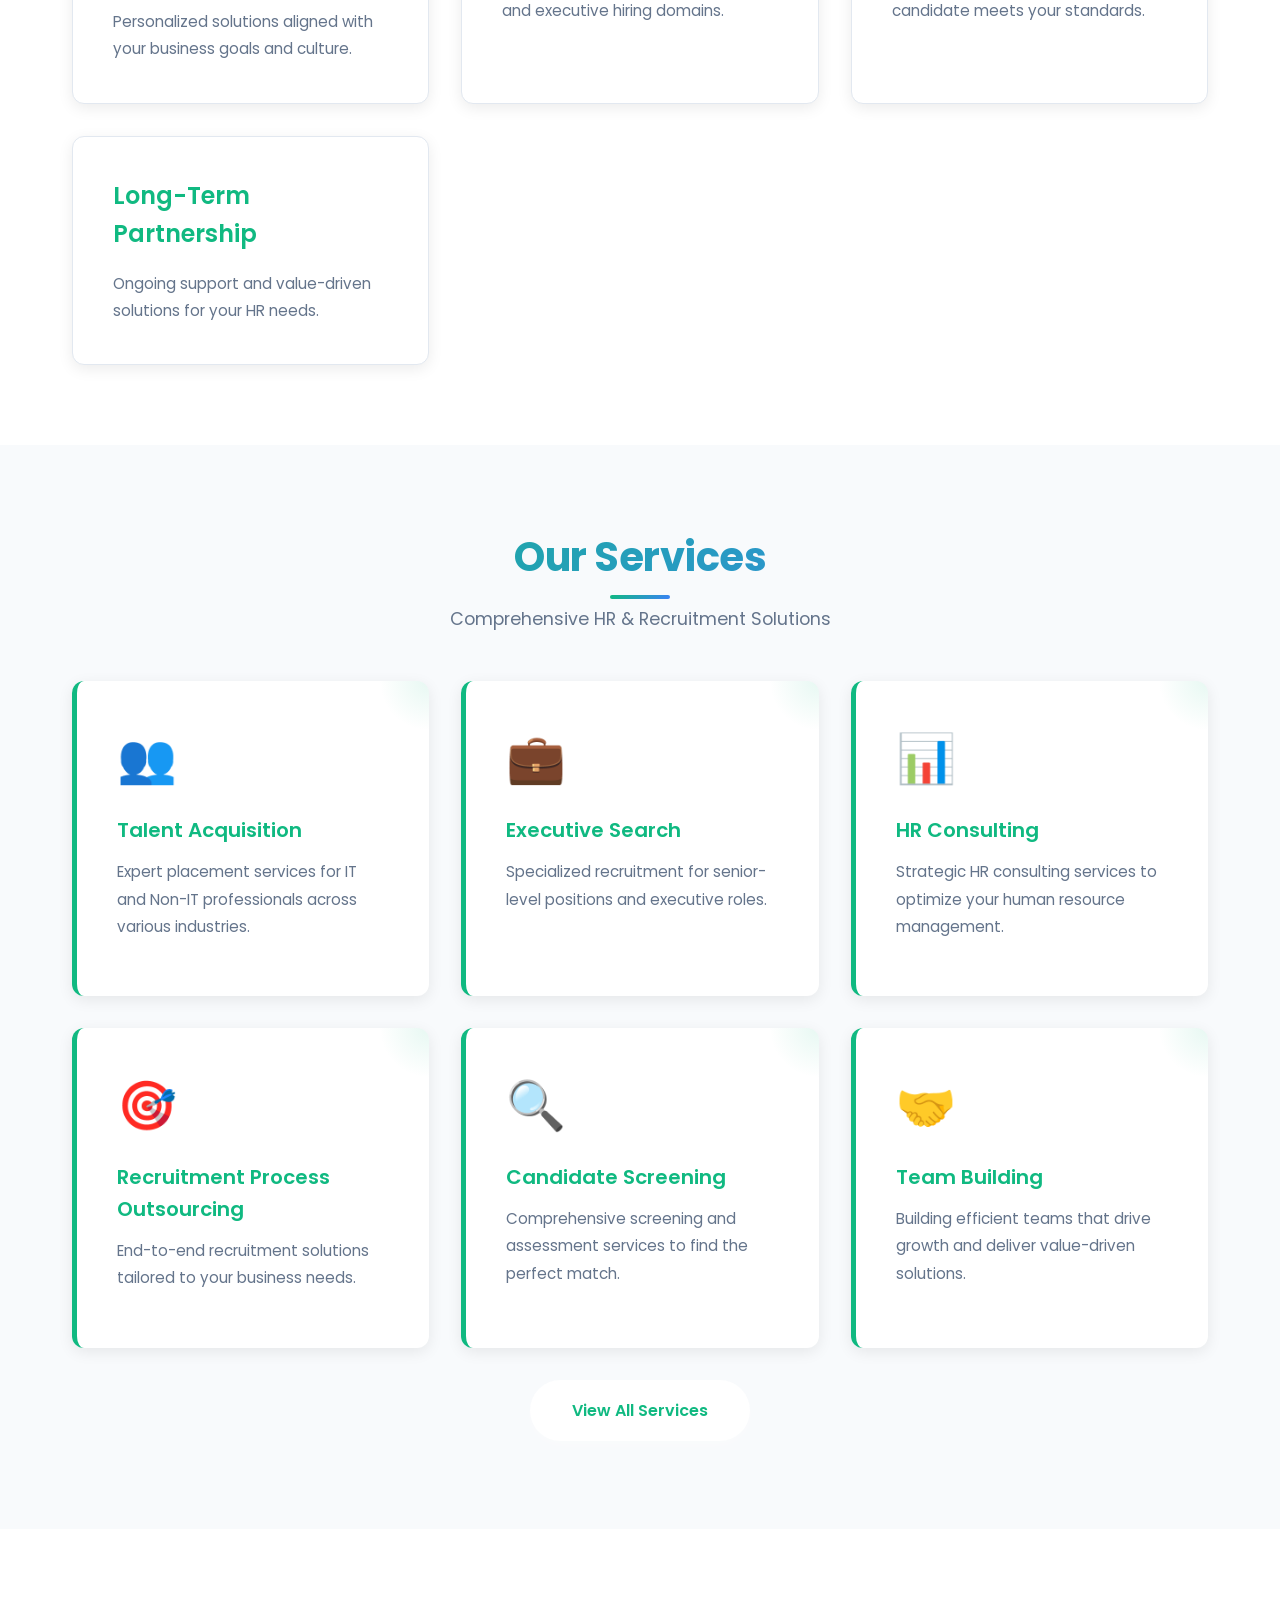
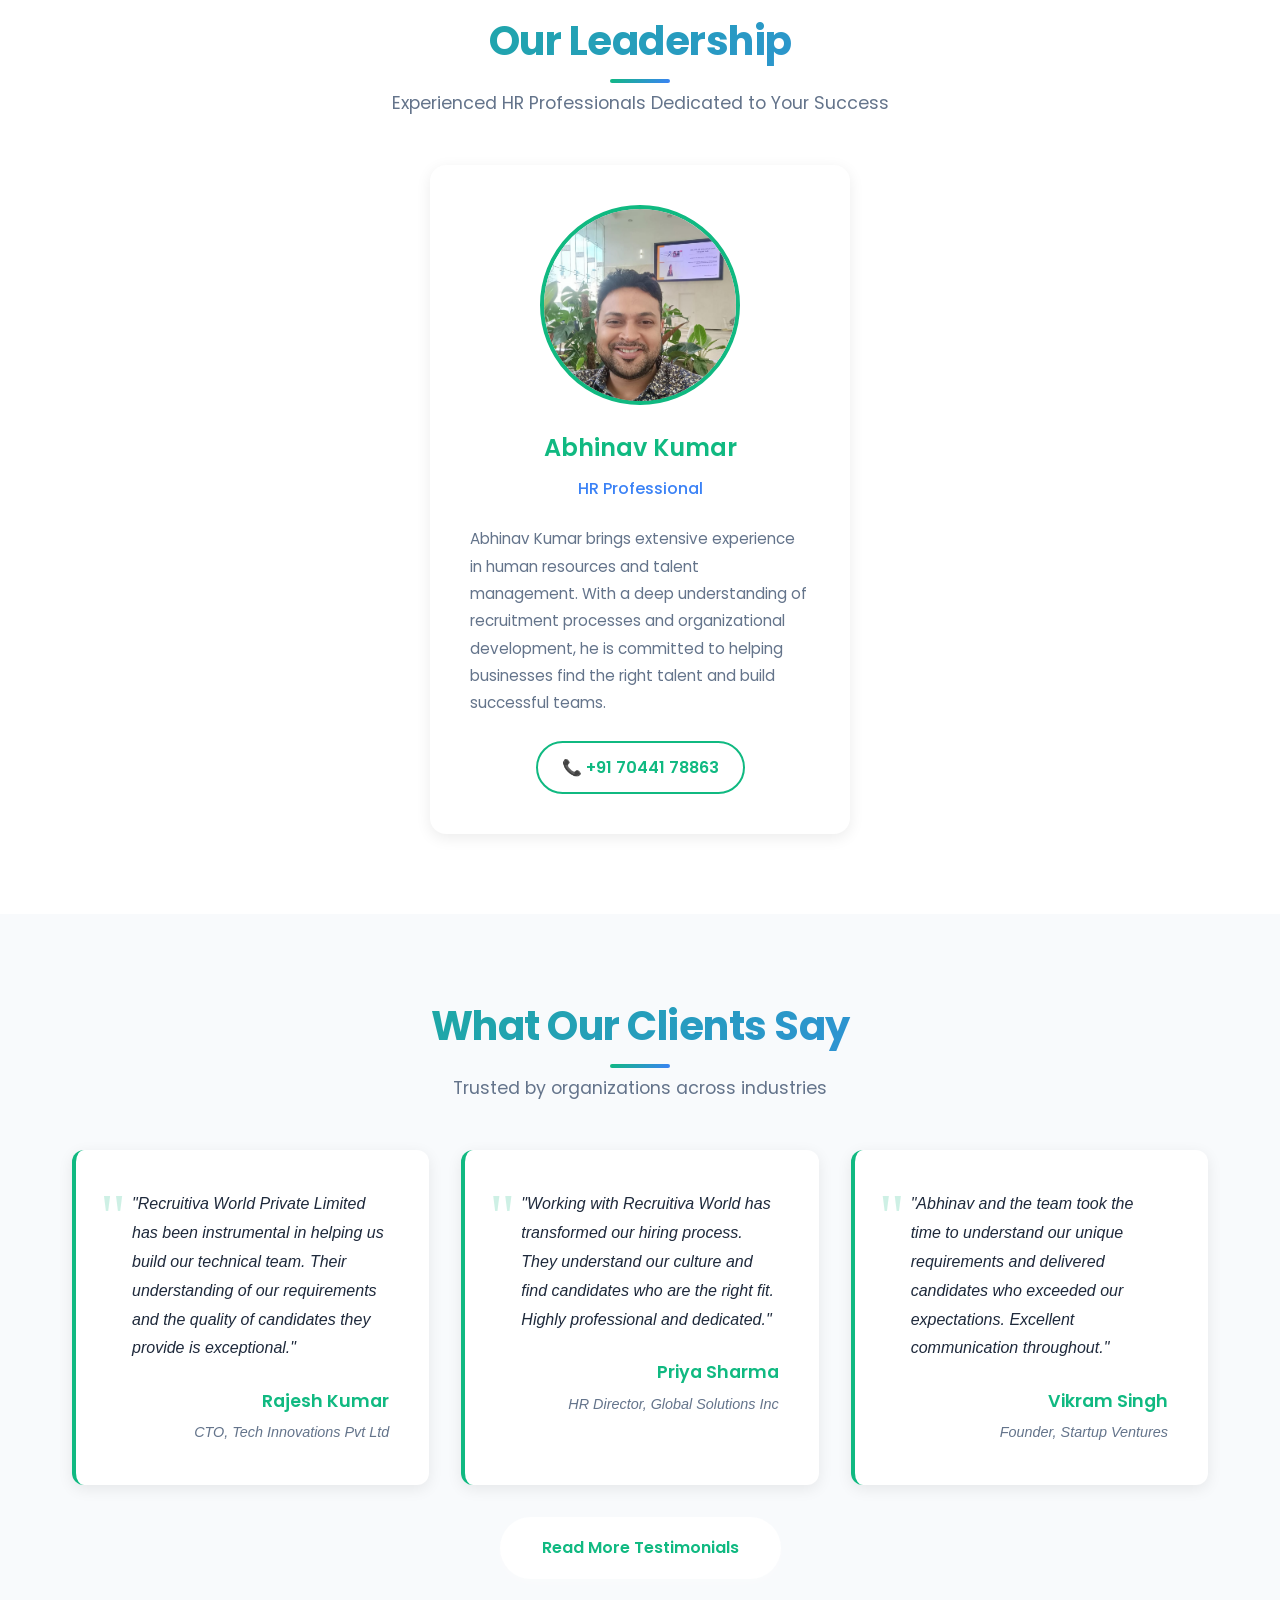
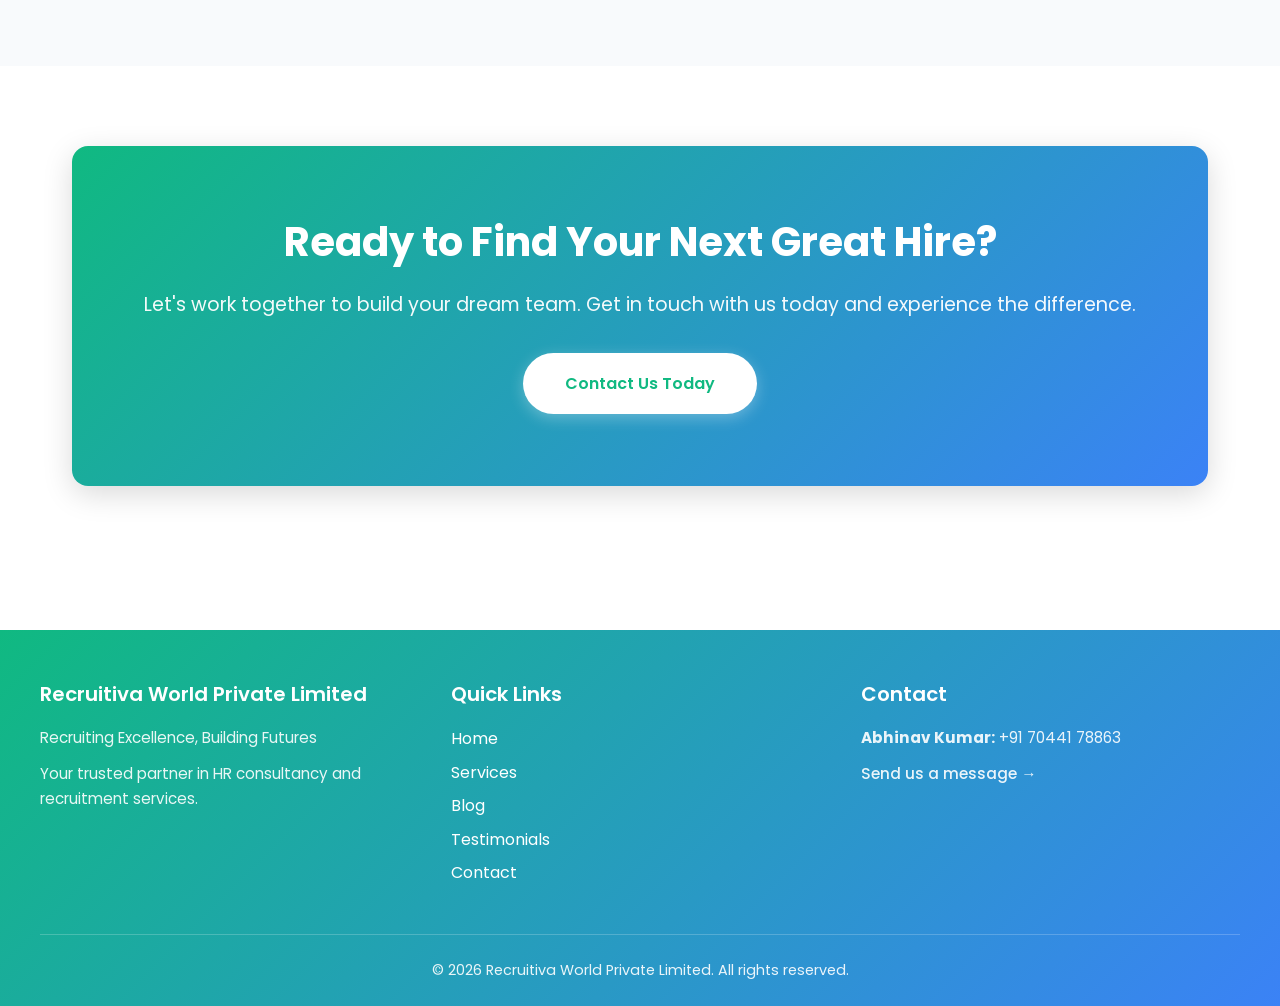
==== commit 12088078: "june 2026 upodate" ====
--- a/index.html
+++ b/index.html
@@ -1,26 +1,68 @@
 <!DOCTYPE html>
-<html lang="en">
+<html lang="en-IN">
 <head>
     <meta charset="UTF-8">
     <meta name="viewport" content="width=device-width, initial-scale=1.0">
     <meta http-equiv="X-UA-Compatible" content="IE=edge">
-    <title>Talent Crafter India - Premier HR Consultancy & Recruitment Services</title>
-    <meta name="description" content="Talent Crafter India - Your trusted partner in HR consultancy and recruitment services. Connecting exceptional talent with outstanding opportunities.">
-    
-    <!-- Google Fonts - Poppins (different from Segoe UI) -->
+    <title>Recruitiva World Private Limited | HR Consultancy & Recruitment Services India</title>
+    <meta name="description" content="Recruitiva World Private Limited offers premier HR consultancy, talent acquisition, executive search, and recruitment services across India. Connect with expert recruiters today.">
+    <meta name="keywords" content="Recruitiva World Private Limited, HR consultancy India, recruitment services, talent acquisition, executive search, RPO, hiring agency India, HR consulting">
+    <meta name="author" content="Recruitiva World Private Limited">
+    <meta name="robots" content="index, follow, max-image-preview:large">
+    <meta name="theme-color" content="#10b981">
+    <link rel="canonical" href="https://www.recruitivaworld.com/">
+    <link rel="icon" type="image/png" href="LOGO.png">
+    <link rel="apple-touch-icon" href="LOGO.png">
+    <meta property="og:type" content="website">
+    <meta property="og:site_name" content="Recruitiva World Private Limited">
+    <meta property="og:title" content="Recruitiva World Private Limited | HR Consultancy & Recruitment Services">
+    <meta property="og:description" content="Premier HR consultancy and recruitment partner in India. Talent acquisition, executive search, HR consulting, and end-to-end hiring solutions.">
+    <meta property="og:image" content="https://www.recruitivaworld.com/LOGO.png">
+    <meta property="og:url" content="https://www.recruitivaworld.com/">
+    <meta property="og:locale" content="en_IN">
+    <meta name="twitter:card" content="summary_large_image">
+    <meta name="twitter:title" content="Recruitiva World Private Limited | HR & Recruitment Services">
+    <meta name="twitter:description" content="Your trusted HR consultancy partner for talent acquisition, executive search, and recruitment across India.">
+    <meta name="twitter:image" content="https://www.recruitivaworld.com/LOGO.png">
     <link rel="preconnect" href="https://fonts.googleapis.com">
     <link rel="preconnect" href="https://fonts.gstatic.com" crossorigin>
     <link href="https://fonts.googleapis.com/css2?family=Poppins:wght@300;400;500;600;700;800&display=swap" rel="stylesheet">
-    
-    <!-- Stylesheet -->
     <link rel="stylesheet" href="style.css">
+    <script type="application/ld+json">
+    {
+        "@context": "https://schema.org",
+        "@type": "ProfessionalService",
+        "name": "Recruitiva World Private Limited",
+        "url": "https://www.recruitivaworld.com/",
+        "logo": "https://www.recruitivaworld.com/LOGO.png",
+        "image": "https://www.recruitivaworld.com/LOGO.png",
+        "description": "Premier HR consultancy specializing in recruitment services, talent acquisition, executive search, and human resource solutions across India.",
+        "telephone": "+91-70441-78863",
+        "areaServed": { "@type": "Country", "name": "India" },
+        "serviceType": ["HR Consultancy", "Recruitment Services", "Talent Acquisition", "Executive Search", "Recruitment Process Outsourcing"],
+        "founder": {
+            "@type": "Person",
+            "name": "Abhinav Kumar",
+            "jobTitle": "HR Professional",
+            "telephone": "+91-70441-78863",
+            "image": "https://www.recruitivaworld.com/abhihanav.jpeg"
+        }
+    }
+    </script>
+    <script type="application/ld+json">
+    {
+        "@context": "https://schema.org",
+        "@type": "WebSite",
+        "name": "Recruitiva World Private Limited",
+        "url": "https://www.recruitivaworld.com/"
+    }
+    </script>
 </head>
 <body>
-    <!-- Header -->
     <header>
         <div class="header-container">
-            <a href="index.html" class="logo">
-                <img src="images/logo.jpeg" alt="Talent Crafter India Logo" id="logo-img" onerror="this.src='images/logo.png'; this.onerror=null;">
+            <a href="index.html" class="logo" title="Recruitiva World Private Limited - Home">
+                <img src="LOGO.png" alt="Recruitiva World Private Limited - HR consultancy and recruitment services logo" id="logo-img" width="280" height="75">
             </a>
             <button class="menu-toggle" aria-label="Toggle menu">☰</button>
             <nav aria-label="Main navigation">
@@ -36,30 +78,71 @@
         </div>
     </header>
 
-    <!-- Main Content -->
     <main>
-        <!-- Hero Section -->
         <section id="home" class="hero">
             <div class="hero-content">
-                <h1>Crafting Talent, Building Futures</h1>
-                <p>Your trusted partner in HR consultancy and recruitment services. We connect exceptional talent with outstanding opportunities, driving success for businesses across diverse industries.</p>
-                <a href="contact.html" class="btn btn-primary">Get Started</a>
-            </div>
-        </section>
-
-        <!-- About Section -->
+                <h1>Recruitiva World Private Limited</h1>
+                <p class="hero-tagline">Recruiting Excellence, Building Futures</p>
+                <p>Your trusted partner in HR consultancy and recruitment services across India. We connect exceptional talent with outstanding opportunities, driving success for businesses in diverse industries.</p>
+                <div class="hero-buttons">
+                    <a href="contact.html" class="btn btn-primary">Get Started</a>
+                    <a href="services.html" class="btn btn-secondary">Our Services</a>
+                </div>
+            </div>
+        </section>
+
+        <section class="stats-bar">
+            <div class="container">
+                <div class="stats-grid">
+                    <div class="stat-item">
+                        <span class="stat-number">500+</span>
+                        <span class="stat-label">Successful Placements</span>
+                    </div>
+                    <div class="stat-item">
+                        <span class="stat-number">100+</span>
+                        <span class="stat-label">Client Organizations</span>
+                    </div>
+                    <div class="stat-item">
+                        <span class="stat-number">95%</span>
+                        <span class="stat-label">Client Satisfaction</span>
+                    </div>
+                    <div class="stat-item">
+                        <span class="stat-number">15 Days</span>
+                        <span class="stat-label">Avg. Time to Fill</span>
+                    </div>
+                </div>
+            </div>
+        </section>
+
         <section id="about" class="section">
             <div class="container">
-                <h2 class="section-title">About Talent Crafter India</h2>
+                <h2 class="section-title">About Recruitiva World Private Limited</h2>
                 <p class="section-subtitle">Excellence in Recruitment & HR Solutions</p>
                 <div class="about-content">
-                    <p>Talent Crafter India is a premier HR consultancy specializing in comprehensive recruitment services and human resource solutions. With a commitment to excellence and a people-centric approach, we understand that successful businesses are built on the foundation of exceptional talent.</p>
+                    <p>Recruitiva World Private Limited is a premier HR consultancy specializing in comprehensive recruitment services and human resource solutions. With a commitment to excellence and a people-centric approach, we understand that successful businesses are built on the foundation of exceptional talent.</p>
                     <p>Our team of experienced HR professionals works tirelessly to understand your business needs and deliver recruitment solutions that drive growth and success. We pride ourselves on our personalized approach, deep industry knowledge, and unwavering dedication to matching the right candidates with the right opportunities.</p>
                 </div>
-            </div>
-        </section>
-
-        <!-- Services Section -->
+                <div class="card-grid">
+                    <div class="card">
+                        <h3>People-Centric Approach</h3>
+                        <p>Personalized solutions aligned with your business goals and culture.</p>
+                    </div>
+                    <div class="card">
+                        <h3>Industry Expertise</h3>
+                        <p>Deep knowledge across IT, non-IT, and executive hiring domains.</p>
+                    </div>
+                    <div class="card">
+                        <h3>Quality Assurance</h3>
+                        <p>Rigorous screening ensures every candidate meets your standards.</p>
+                    </div>
+                    <div class="card">
+                        <h3>Long-Term Partnership</h3>
+                        <p>Ongoing support and value-driven solutions for your HR needs.</p>
+                    </div>
+                </div>
+            </div>
+        </section>
+
         <section id="services" class="section section-alt">
             <div class="container">
                 <h2 class="section-title">Our Services</h2>
@@ -102,29 +185,14 @@
             </div>
         </section>
 
-        <!-- Team Section -->
         <section id="team" class="section">
             <div class="container">
-                <h2 class="section-title">Our Team</h2>
+                <h2 class="section-title">Our Leadership</h2>
                 <p class="section-subtitle">Experienced HR Professionals Dedicated to Your Success</p>
-                <div class="team-grid">
+                <div class="team-grid team-grid-single">
                     <div class="team-card">
                         <div class="team-image">
-                            <img src="images/aditi.jpeg" alt="Aditi - HR and Management Professional" id="aditi-img" onerror="this.src='images/aditi.jpg'; this.onerror=null;">
-                        </div>
-                        <h3>Aditi</h3>
-                        <p class="role">HR and Management Professional</p>
-                        <div class="team-bio">
-                            <p>I am Aditi, an HR and management professional with a strong academic background. I completed my schooling from Carmel School, Digwadih, and my intermediate studies from Rajkamal Saraswati Vidya Mandir. I graduated from Ranchi Women's College and further specialized in HR and Management from NMIMS.</p>
-                            <p>With a people-centric approach, strong communication skills, and a keen understanding of organizational dynamics, I am passionate about building efficient teams, driving growth, and delivering value-driven solutions. I believe in professionalism, continuous learning, and creating long-term impact through my work.</p>
-                        </div>
-                        <div class="team-contact">
-                            <a href="tel:+919975509307" class="contact-link">📞 +91 99755 09307</a>
-                        </div>
-                    </div>
-                    <div class="team-card">
-                        <div class="team-image">
-                            <img src="images/abhi.jpg" alt="Abhinav Kumar - HR Professional" id="abhi-img" onerror="this.src='images/abhi.jpeg'; this.onerror=null;">
+                            <img src="abhihanav.jpeg" alt="Abhinav Kumar, HR Professional at Recruitiva World Private Limited" id="abhi-img" width="400" height="400" loading="lazy" decoding="async">
                         </div>
                         <h3>Abhinav Kumar</h3>
                         <p class="role">HR Professional</p>
@@ -139,15 +207,62 @@
             </div>
         </section>
 
+        <section id="testimonials" class="section section-alt">
+            <div class="container">
+                <h2 class="section-title">What Our Clients Say</h2>
+                <p class="section-subtitle">Trusted by organizations across industries</p>
+                <div class="testimonials-container">
+                    <div class="testimonial-card">
+                        <div class="testimonial-text">
+                            <p>"Recruitiva World Private Limited has been instrumental in helping us build our technical team. Their understanding of our requirements and the quality of candidates they provide is exceptional."</p>
+                        </div>
+                        <div class="testimonial-author">
+                            <strong>Rajesh Kumar</strong>
+                            <span class="testimonial-company">CTO, Tech Innovations Pvt Ltd</span>
+                        </div>
+                    </div>
+                    <div class="testimonial-card">
+                        <div class="testimonial-text">
+                            <p>"Working with Recruitiva World has transformed our hiring process. They understand our culture and find candidates who are the right fit. Highly professional and dedicated."</p>
+                        </div>
+                        <div class="testimonial-author">
+                            <strong>Priya Sharma</strong>
+                            <span class="testimonial-company">HR Director, Global Solutions Inc</span>
+                        </div>
+                    </div>
+                    <div class="testimonial-card">
+                        <div class="testimonial-text">
+                            <p>"Abhinav and the team took the time to understand our unique requirements and delivered candidates who exceeded our expectations. Excellent communication throughout."</p>
+                        </div>
+                        <div class="testimonial-author">
+                            <strong>Vikram Singh</strong>
+                            <span class="testimonial-company">Founder, Startup Ventures</span>
+                        </div>
+                    </div>
+                </div>
+                <div class="text-center mt-2">
+                    <a href="testimonials.html" class="btn btn-primary">Read More Testimonials</a>
+                </div>
+            </div>
+        </section>
+
+        <section id="cta" class="section">
+            <div class="container">
+                <div class="cta-box">
+                    <h2>Ready to Find Your Next Great Hire?</h2>
+                    <p>Let's work together to build your dream team. Get in touch with us today and experience the difference.</p>
+                    <a href="contact.html" class="btn btn-primary">Contact Us Today</a>
+                </div>
+            </div>
+        </section>
     </main>
 
-    <!-- Footer -->
     <footer>
         <div class="footer-content">
             <div class="footer-main">
                 <div class="footer-section">
-                    <h4>Talent Crafter India</h4>
-                    <p>Crafting Talent, Building Futures</p>
+                    <h4>Recruitiva World Private Limited</h4>
+                    <p>Recruiting Excellence, Building Futures</p>
                     <p>Your trusted partner in HR consultancy and recruitment services.</p>
                 </div>
                 <div class="footer-section">
@@ -162,12 +277,12 @@
                 </div>
                 <div class="footer-section">
                     <h4>Contact</h4>
-                    <p><strong>Aditi:</strong> <a href="tel:+919975509307">+91 99755 09307</a></p>
                     <p><strong>Abhinav Kumar:</strong> <a href="tel:+917044178863">+91 70441 78863</a></p>
+                    <p><a href="contact.html" class="footer-cta-link">Send us a message →</a></p>
                 </div>
             </div>
             <div class="footer-bottom">
-                <p>&copy; 2026 Talent Crafter India. All rights reserved.</p>
+                <p>&copy; 2026 Recruitiva World Private Limited. All rights reserved.</p>
             </div>
         </div>
     </footer>
@@ -175,4 +290,3 @@
     <script src="script.js"></script>
 </body>
 </html>
-
--- a/style.css
+++ b/style.css
@@ -1,6 +1,6 @@
 /* ============================================
-   TALENT CRAFTER INDIA - HR Consultancy Website
-   Green & Blue Theme
+   RECRUITIVA WORLD PRIVATE LIMITED
+   HR Consultancy Website - Green & Blue Theme
    Font: Poppins (Google Fonts)
    ============================================ */
 
@@ -332,11 +332,18 @@
 
 .hero h1 {
     font-size: 3.5rem;
-    margin-bottom: 1.5rem;
+    margin-bottom: 0.75rem;
     font-weight: 800;
     line-height: 1.2;
     text-shadow: 0 2px 10px rgba(0, 0, 0, 0.2);
     letter-spacing: -1px;
+}
+
+.hero-tagline {
+    font-size: 1.5rem;
+    font-weight: 600;
+    margin-bottom: 1rem;
+    opacity: 0.95;
 }
 
 .hero p {
@@ -344,6 +351,10 @@
     margin-bottom: 2rem;
     opacity: 0.95;
     font-weight: 300;
+}
+
+.hero p:not(.hero-tagline) {
+    margin-bottom: 2rem;
 }
 
 /* Buttons */
@@ -400,6 +411,65 @@
     color: var(--primary-blue);
 }
 
+.btn-secondary {
+    background: transparent;
+    color: var(--white);
+    border: 2px solid var(--white);
+    box-shadow: none;
+}
+
+.btn-secondary:hover {
+    background: var(--white);
+    color: var(--primary-green);
+}
+
+.hero-buttons {
+    display: flex;
+    gap: 1rem;
+    justify-content: center;
+    flex-wrap: wrap;
+}
+
+/* Stats Bar */
+.stats-bar {
+    background: var(--white);
+    padding: 3rem 2rem;
+    box-shadow: 0 4px 20px rgba(0, 0, 0, 0.08);
+    position: relative;
+    z-index: 2;
+    margin-top: -2rem;
+    border-radius: 16px;
+    max-width: 1100px;
+    margin-left: auto;
+    margin-right: auto;
+}
+
+.stats-grid {
+    display: grid;
+    grid-template-columns: repeat(4, 1fr);
+    gap: 2rem;
+    text-align: center;
+}
+
+.stat-number {
+    display: block;
+    font-size: 2.5rem;
+    font-weight: 800;
+    background: var(--gradient-primary);
+    -webkit-background-clip: text;
+    -webkit-text-fill-color: transparent;
+    background-clip: text;
+    line-height: 1.2;
+}
+
+.stat-label {
+    display: block;
+    font-size: 0.95rem;
+    color: var(--gray);
+    font-weight: 500;
+    margin-top: 0.5rem;
+}
+
 /* Sections */
 .section {
     padding: 5rem 2rem;
@@ -559,6 +629,23 @@
     grid-template-columns: repeat(auto-fit, minmax(350px, 1fr));
     gap: 3rem;
     margin-top: 2rem;
+}
+
+.team-grid-single {
+    max-width: 420px;
+    margin-left: auto;
+    margin-right: auto;
+}
+
+.footer-cta-link {
+    color: var(--primary-green);
+    text-decoration: none;
+    font-weight: 500;
+    transition: color 0.3s ease;
+}
+
+.footer-cta-link:hover {
+    color: var(--primary-blue);
 }
 
 .team-card {
@@ -1035,11 +1122,24 @@
     }
 
     .hero h1 {
-        font-size: 2.25rem;
+        font-size: 1.85rem;
+    }
+
+    .hero-tagline {
+        font-size: 1.15rem;
     }
 
     .hero p {
         font-size: 1.1rem;
+    }
+
+    .stats-grid {
+        grid-template-columns: repeat(2, 1fr);
+        gap: 1.5rem;
+    }
+
+    .stat-number {
+        font-size: 2rem;
     }
 
     .section-title {
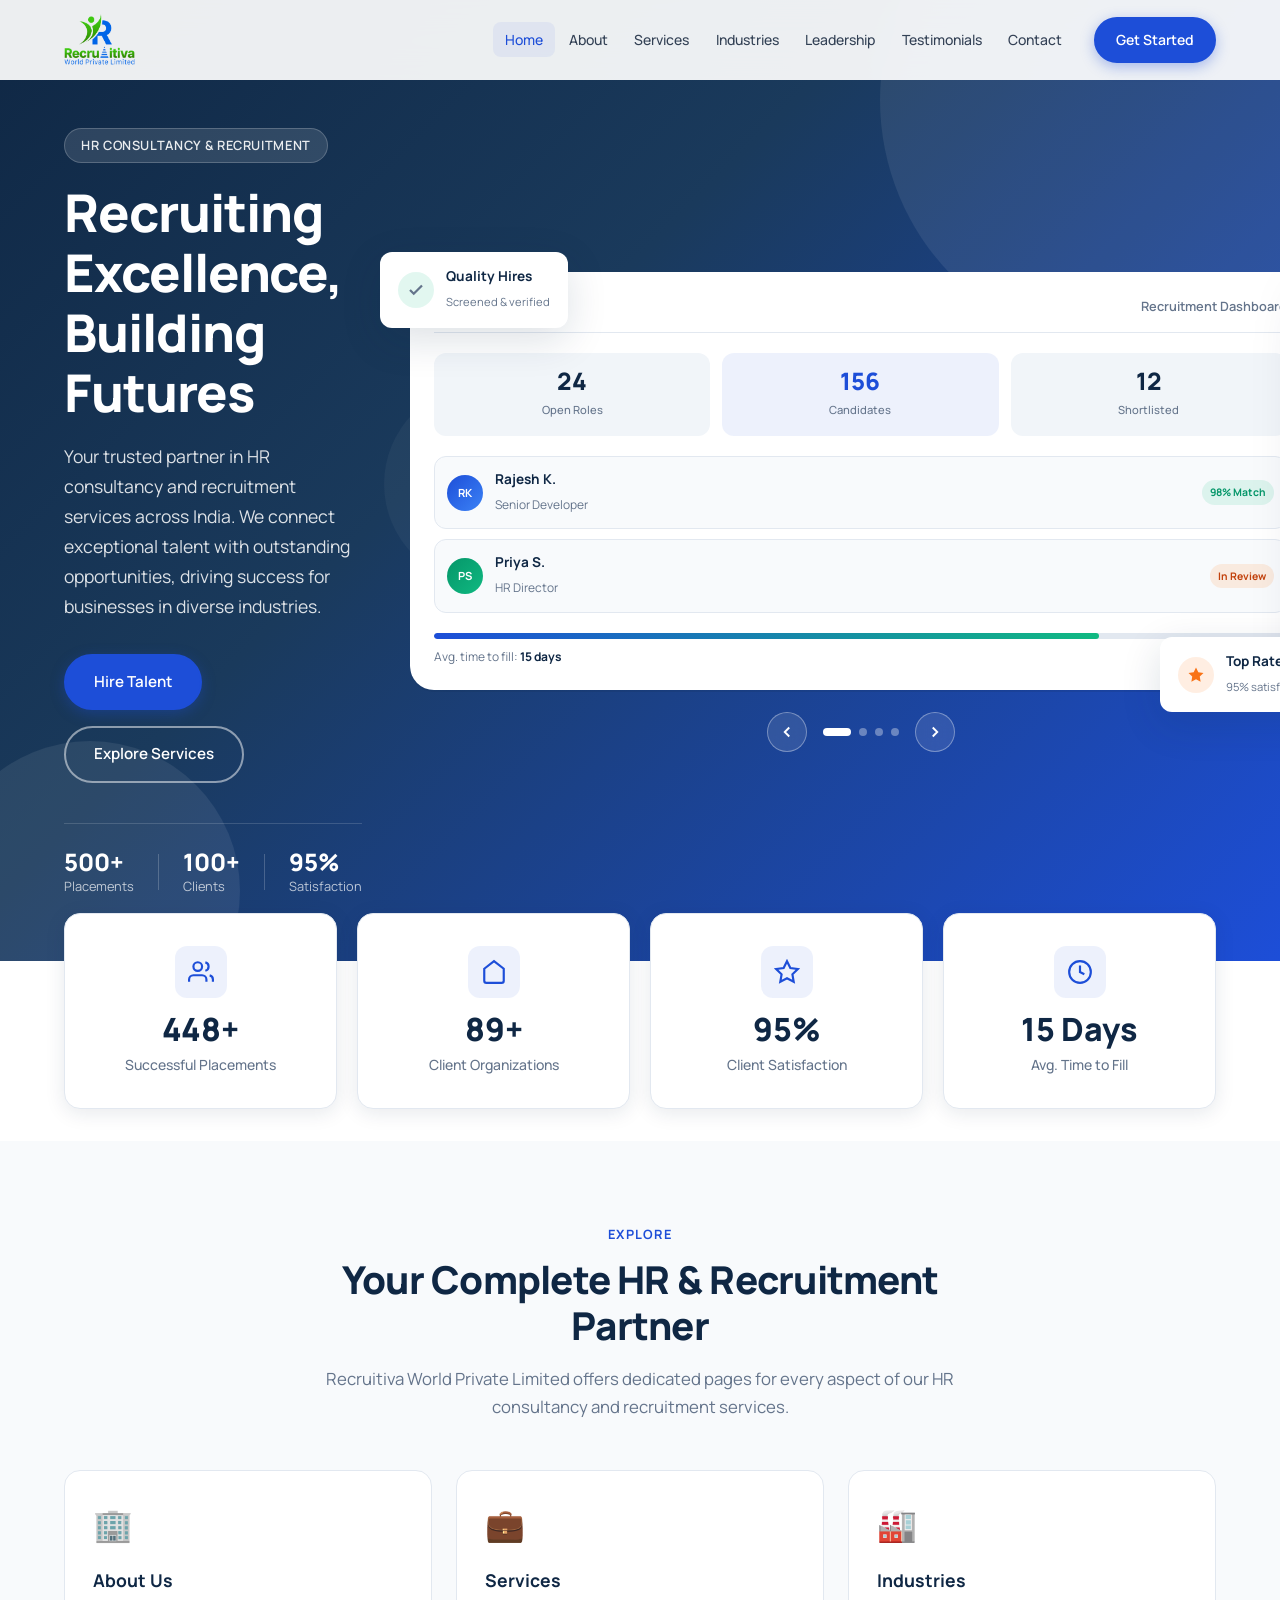
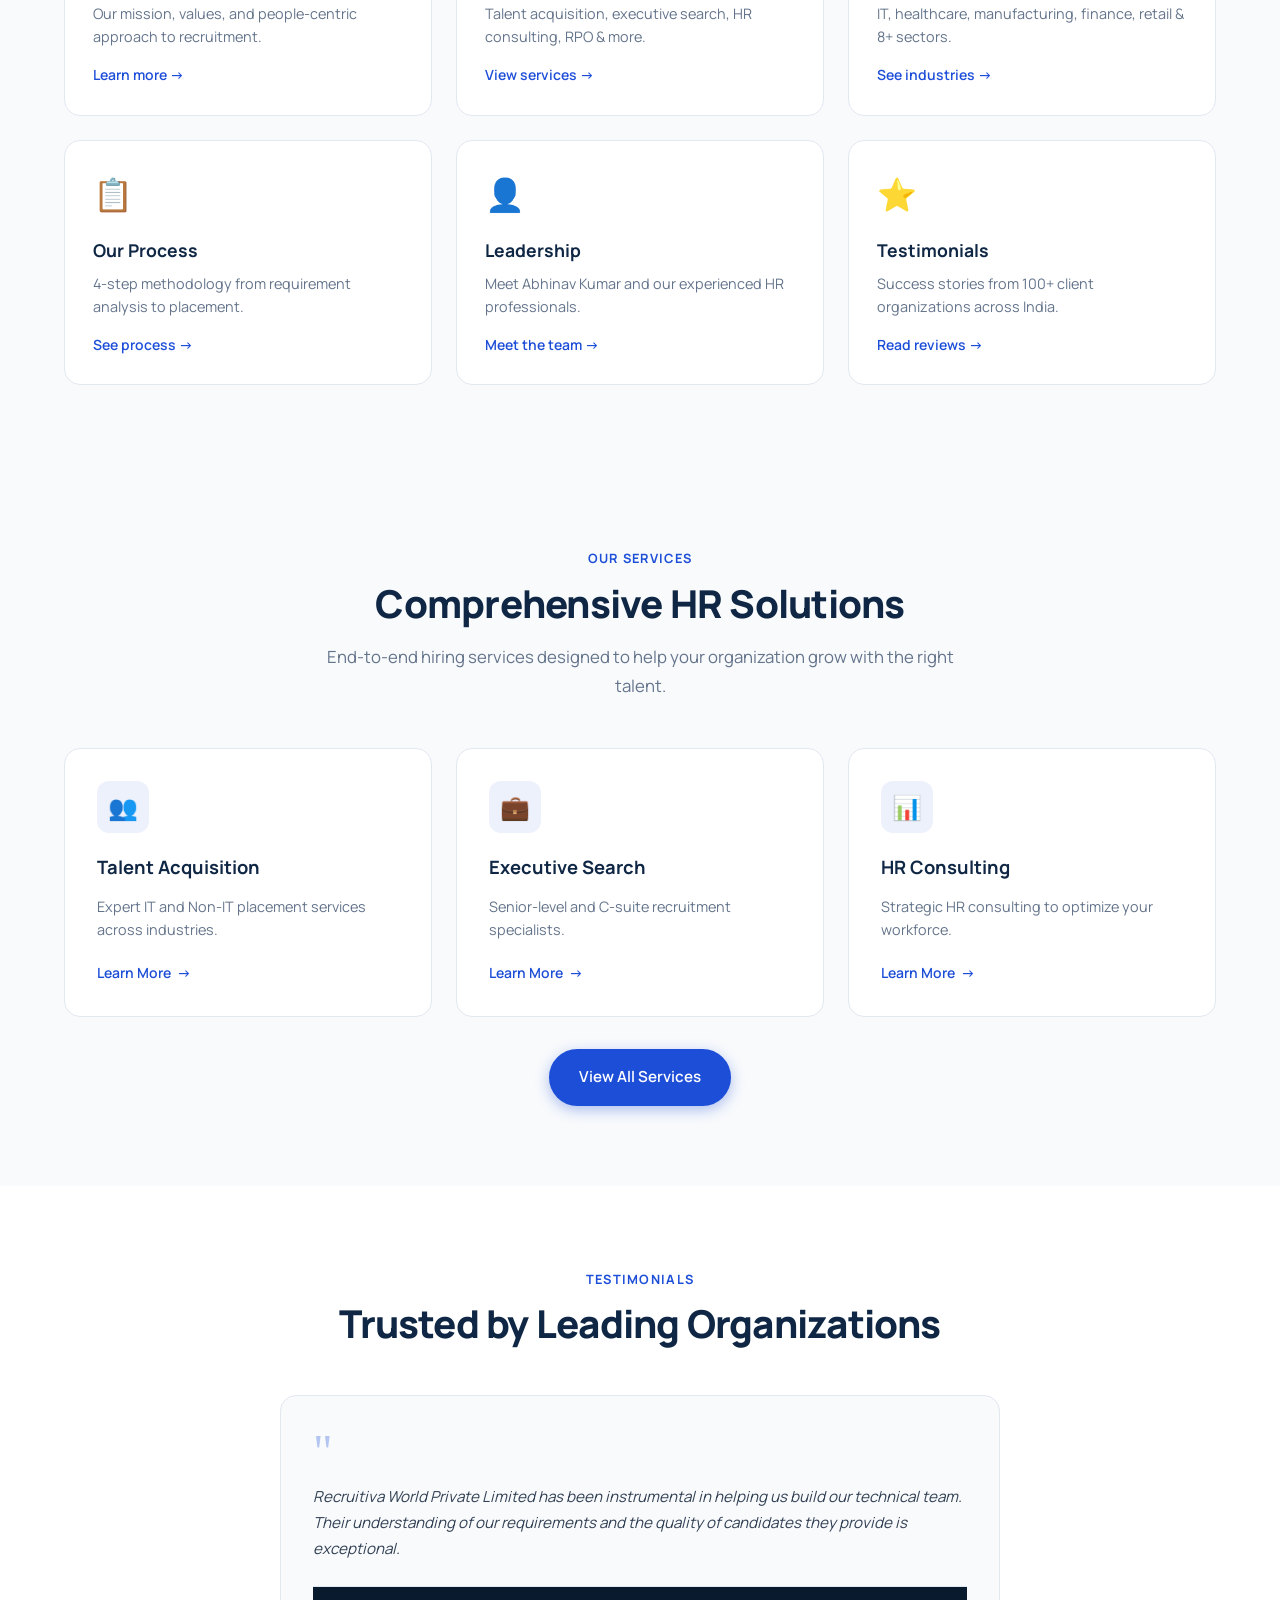
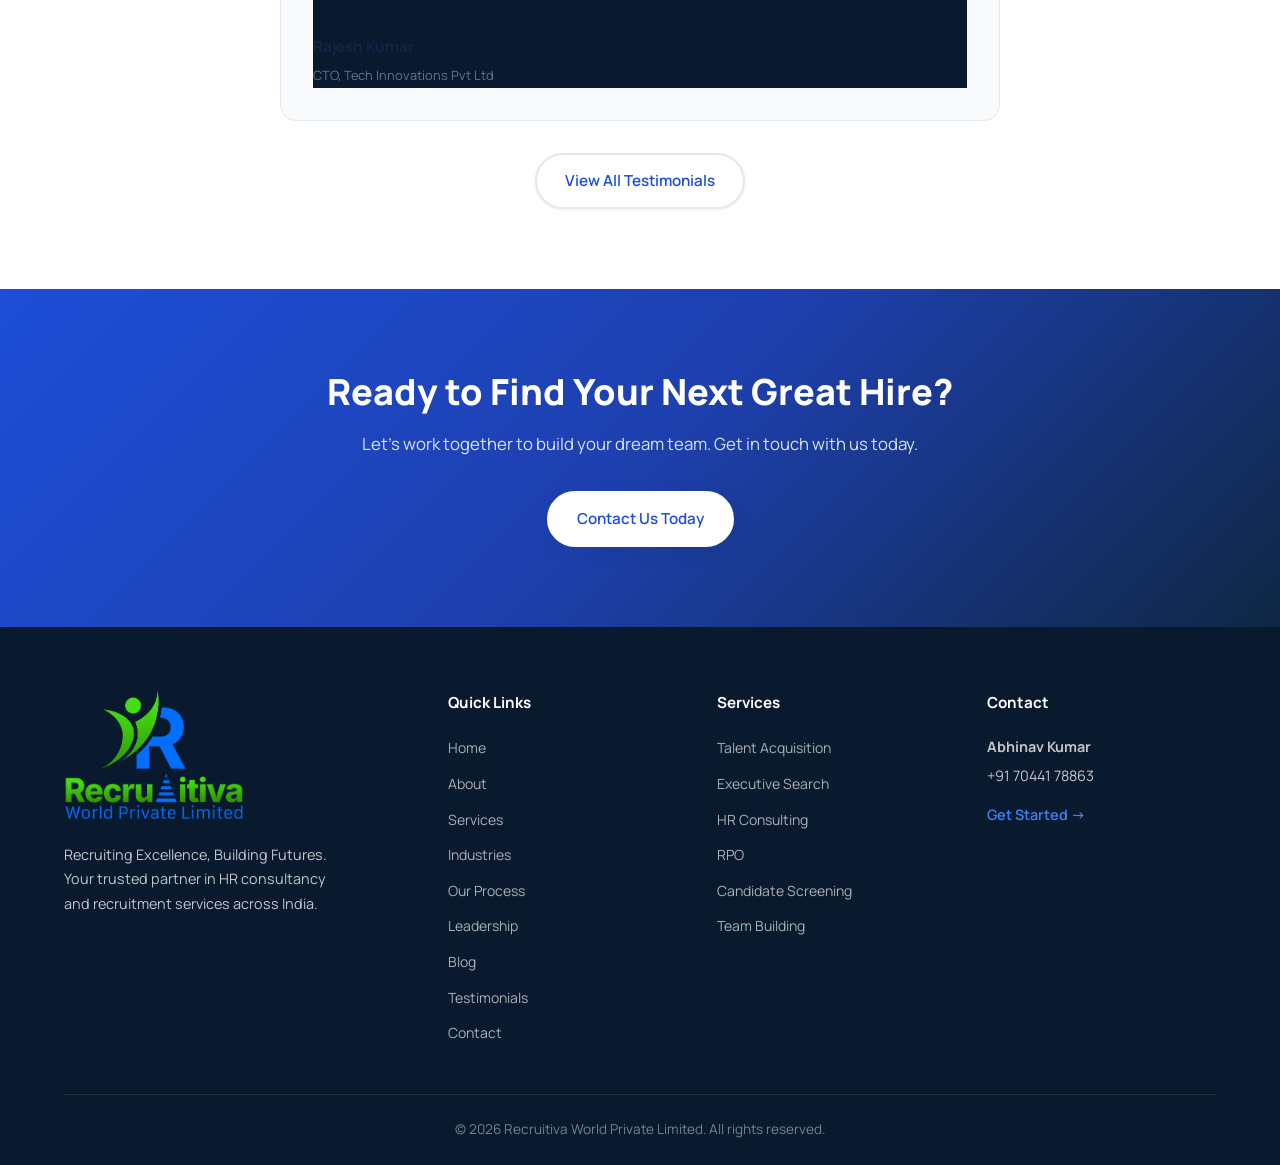
==== commit 0b60303a: "june 2026 upodate" ====
--- a/index.html
+++ b/index.html
@@ -5,11 +5,11 @@
     <meta name="viewport" content="width=device-width, initial-scale=1.0">
     <meta http-equiv="X-UA-Compatible" content="IE=edge">
     <title>Recruitiva World Private Limited | HR Consultancy & Recruitment Services India</title>
-    <meta name="description" content="Recruitiva World Private Limited offers premier HR consultancy, talent acquisition, executive search, and recruitment services across India. Connect with expert recruiters today.">
-    <meta name="keywords" content="Recruitiva World Private Limited, HR consultancy India, recruitment services, talent acquisition, executive search, RPO, hiring agency India, HR consulting">
+    <meta name="description" content="Recruitiva World Private Limited provides recruitment, HR consulting, executive search, candidate screening, and talent acquisition services across India.">
+    <meta name="keywords" content="Recruitiva World, HR consultancy India, recruitment services, talent acquisition, executive search, RPO">
     <meta name="author" content="Recruitiva World Private Limited">
     <meta name="robots" content="index, follow, max-image-preview:large">
-    <meta name="theme-color" content="#10b981">
+    <meta name="theme-color" content="#0f2744">
     <link rel="canonical" href="https://www.recruitivaworld.com/">
     <link rel="icon" type="image/png" href="LOGO.png">
     <link rel="apple-touch-icon" href="LOGO.png">
@@ -26,8 +26,22 @@
     <meta name="twitter:image" content="https://www.recruitivaworld.com/LOGO.png">
     <link rel="preconnect" href="https://fonts.googleapis.com">
     <link rel="preconnect" href="https://fonts.gstatic.com" crossorigin>
-    <link href="https://fonts.googleapis.com/css2?family=Poppins:wght@300;400;500;600;700;800&display=swap" rel="stylesheet">
+    <link href="https://fonts.googleapis.com/css2?family=Manrope:wght@400;500;600;700;800&display=swap" rel="stylesheet">
     <link rel="stylesheet" href="style.css">
+    <script type="application/ld+json">
+    {
+        "@context": "https://schema.org",
+        "@type": "WebSite",
+        "name": "Recruitiva World Private Limited",
+        "url": "https://www.recruitivaworld.com/",
+        "description": "Premier HR consultancy and recruitment services across India.",
+        "publisher": {
+            "@type": "Organization",
+            "name": "Recruitiva World Private Limited",
+            "logo": { "@type": "ImageObject", "url": "https://www.recruitivaworld.com/LOGO.png" }
+        }
+    }
+    </script>
     <script type="application/ld+json">
     {
         "@context": "https://schema.org",
@@ -35,250 +49,297 @@
         "name": "Recruitiva World Private Limited",
         "url": "https://www.recruitivaworld.com/",
         "logo": "https://www.recruitivaworld.com/LOGO.png",
-        "image": "https://www.recruitivaworld.com/LOGO.png",
-        "description": "Premier HR consultancy specializing in recruitment services, talent acquisition, executive search, and human resource solutions across India.",
+        "description": "Premier HR consultancy specializing in recruitment, talent acquisition, executive search, and human resource solutions across India.",
         "telephone": "+91-70441-78863",
         "areaServed": { "@type": "Country", "name": "India" },
-        "serviceType": ["HR Consultancy", "Recruitment Services", "Talent Acquisition", "Executive Search", "Recruitment Process Outsourcing"],
-        "founder": {
-            "@type": "Person",
-            "name": "Abhinav Kumar",
-            "jobTitle": "HR Professional",
-            "telephone": "+91-70441-78863",
-            "image": "https://www.recruitivaworld.com/abhihanav.jpeg"
-        }
-    }
-    </script>
-    <script type="application/ld+json">
-    {
-        "@context": "https://schema.org",
-        "@type": "WebSite",
-        "name": "Recruitiva World Private Limited",
-        "url": "https://www.recruitivaworld.com/"
+        "sameAs": []
     }
     </script>
 </head>
 <body>
-    <header>
-        <div class="header-container">
-            <a href="index.html" class="logo" title="Recruitiva World Private Limited - Home">
-                <img src="LOGO.png" alt="Recruitiva World Private Limited - HR consultancy and recruitment services logo" id="logo-img" width="280" height="75">
+    <div class="mobile-overlay" aria-hidden="true"></div>
+
+    <header class="site-header" id="site-header">
+        <div class="container header-inner">
+            <a href="index.html" class="logo" title="Recruitiva World Private Limited">
+                <img src="LOGO.png" alt="Recruitiva World Private Limited logo" id="logo-img" width="220" height="60">
             </a>
-            <button class="menu-toggle" aria-label="Toggle menu">☰</button>
-            <nav aria-label="Main navigation">
+            <button class="menu-toggle" aria-label="Toggle navigation" aria-expanded="false">
+                <span></span><span></span><span></span>
+            </button>
+            <nav class="main-nav" aria-label="Main navigation">
                 <ul>
-                    <li><a href="index.html" class="active">Home</a></li>
-                    <li><a href="services.html">Services</a></li>
-                    <li><a href="blog.html">Blog</a></li>
-                    <li><a href="testimonials.html">Testimonials</a></li>
-                    <li><a href="contact.html">Contact</a></li>
+                    <li><a href="index.html" class="nav-link active">Home</a></li>
+                    <li><a href="about.html" class="nav-link">About</a></li>
+                    <li><a href="services.html" class="nav-link">Services</a></li>
+                    <li><a href="industries.html" class="nav-link">Industries</a></li>
+                    <li><a href="leadership.html" class="nav-link">Leadership</a></li>
+                    <li><a href="testimonials.html" class="nav-link">Testimonials</a></li>
+                    <li><a href="contact.html" class="nav-link">Contact</a></li>
                 </ul>
-                <a href="contact.html" class="nav-cta">Get Started</a>
+                <a href="contact.html" class="btn btn-primary btn-sm nav-cta">Get Started</a>
             </nav>
         </div>
     </header>
 
     <main>
+        <!-- Hero -->
         <section id="home" class="hero">
-            <div class="hero-content">
-                <h1>Recruitiva World Private Limited</h1>
-                <p class="hero-tagline">Recruiting Excellence, Building Futures</p>
-                <p>Your trusted partner in HR consultancy and recruitment services across India. We connect exceptional talent with outstanding opportunities, driving success for businesses in diverse industries.</p>
-                <div class="hero-buttons">
-                    <a href="contact.html" class="btn btn-primary">Get Started</a>
-                    <a href="services.html" class="btn btn-secondary">Our Services</a>
-                </div>
-            </div>
-        </section>
-
-        <section class="stats-bar">
+            <div class="hero-bg-shapes" aria-hidden="true">
+                <div class="shape shape-1"></div>
+                <div class="shape shape-2"></div>
+                <div class="shape shape-3"></div>
+            </div>
+            <div class="container hero-grid">
+                <div class="hero-content reveal">
+                    <span class="hero-badge">HR Consultancy &amp; Recruitment</span>
+                    <h1>Recruiting Excellence, Building Futures</h1>
+                    <p class="hero-lead">Your trusted partner in HR consultancy and recruitment services across India. We connect exceptional talent with outstanding opportunities, driving success for businesses in diverse industries.</p>
+                    <div class="hero-actions">
+                        <a href="contact.html" class="btn btn-primary">Hire Talent</a>
+                        <a href="services.html" class="btn btn-outline-light">Explore Services</a>
+                    </div>
+                    <div class="hero-trust">
+                        <div class="trust-item"><strong>500+</strong><span>Placements</span></div>
+                        <div class="trust-divider"></div>
+                        <div class="trust-item"><strong>100+</strong><span>Clients</span></div>
+                        <div class="trust-divider"></div>
+                        <div class="trust-item"><strong>95%</strong><span>Satisfaction</span></div>
+                    </div>
+                </div>
+                <div class="hero-visual reveal reveal-delay-1">
+                    <div class="hero-slider" data-autoplay="6000" aria-roledescription="carousel" aria-label="Recruitiva World highlights">
+                        <div class="hero-slider-viewport">
+                            <div class="hero-slider-track">
+                                <div class="hero-slide is-active" role="group" aria-roledescription="slide" aria-label="Slide 1 of 4">
+                                    <div class="slide-card dashboard-card">
+                                        <div class="dashboard-header">
+                                            <span class="dash-dot"></span><span class="dash-dot"></span><span class="dash-dot"></span>
+                                            <span class="dash-title">Recruitment Dashboard</span>
+                                        </div>
+                                        <div class="dashboard-stats">
+                                            <div class="dash-stat"><span class="dash-stat-val">24</span><span class="dash-stat-lbl">Open Roles</span></div>
+                                            <div class="dash-stat accent"><span class="dash-stat-val">156</span><span class="dash-stat-lbl">Candidates</span></div>
+                                            <div class="dash-stat"><span class="dash-stat-val">12</span><span class="dash-stat-lbl">Shortlisted</span></div>
+                                        </div>
+                                        <div class="candidate-list">
+                                            <div class="candidate-card">
+                                                <div class="candidate-avatar ca-1">RK</div>
+                                                <div class="candidate-info"><strong>Rajesh K.</strong><span>Senior Developer</span></div>
+                                                <span class="candidate-status status-match">98% Match</span>
+                                            </div>
+                                            <div class="candidate-card">
+                                                <div class="candidate-avatar ca-2">PS</div>
+                                                <div class="candidate-info"><strong>Priya S.</strong><span>HR Director</span></div>
+                                                <span class="candidate-status status-review">In Review</span>
+                                            </div>
+                                        </div>
+                                        <div class="dashboard-footer">
+                                            <div class="progress-bar"><div class="progress-fill"></div></div>
+                                            <span>Avg. time to fill: <strong>15 days</strong></span>
+                                        </div>
+                                    </div>
+                                </div>
+                                <div class="hero-slide" role="group" aria-roledescription="slide" aria-label="Slide 2 of 4">
+                                    <div class="slide-card slide-image-card">
+                                        <img src="abhihanav.jpeg" alt="Abhinav Kumar, HR Professional at Recruitiva World" width="480" height="480" loading="eager" decoding="async">
+                                        <div class="slide-image-overlay">
+                                            <span class="slide-tag"><svg class="slide-icon-sm" viewBox="0 0 24 24" fill="none" stroke="currentColor" stroke-width="2"><path d="M20 21v-2a4 4 0 0 0-4-4H8a4 4 0 0 0-4 4v2"/><circle cx="12" cy="7" r="4"/></svg> Leadership</span>
+                                            <h3>Expert HR Professionals</h3>
+                                            <p>Guiding businesses to build exceptional teams across India.</p>
+                                        </div>
+                                    </div>
+                                </div>
+                                <div class="hero-slide" role="group" aria-roledescription="slide" aria-label="Slide 3 of 4">
+                                    <div class="slide-card slide-stats-card">
+                                        <div class="slide-stats-header">
+                                            <svg class="slide-icon-md" viewBox="0 0 24 24" fill="none" stroke="currentColor" stroke-width="2"><path d="M22 12h-4l-3 9L9 3l-3 9H2"/></svg>
+                                            <h3>Proven Track Record</h3>
+                                        </div>
+                                        <div class="slide-stats-grid">
+                                            <div class="slide-stat-item"><span class="slide-stat-icon si-blue"><svg viewBox="0 0 24 24" fill="none" stroke="currentColor" stroke-width="2"><path d="M17 21v-2a4 4 0 0 0-4-4H5a4 4 0 0 0-4 4v2"/><circle cx="9" cy="7" r="4"/><path d="M23 21v-2a4 4 0 0 0-3-3.87M16 3.13a4 4 0 0 1 0 7.75"/></svg></span><strong>500+</strong><span>Placements</span></div>
+                                            <div class="slide-stat-item"><span class="slide-stat-icon si-green"><svg viewBox="0 0 24 24" fill="none" stroke="currentColor" stroke-width="2"><path d="M3 9l9-7 9 7v11a2 2 0 0 1-2 2H5a2 2 0 0 1-2-2z"/></svg></span><strong>100+</strong><span>Clients</span></div>
+                                            <div class="slide-stat-item"><span class="slide-stat-icon si-orange"><svg viewBox="0 0 24 24" fill="none" stroke="currentColor" stroke-width="2"><polygon points="12 2 15.09 8.26 22 9.27 17 14.14 18.18 21.02 12 17.77 5.82 21.02 7 14.14 2 9.27 8.91 8.26 12 2"/></svg></span><strong>95%</strong><span>Satisfaction</span></div>
+                                            <div class="slide-stat-item"><span class="slide-stat-icon si-purple"><svg viewBox="0 0 24 24" fill="none" stroke="currentColor" stroke-width="2"><circle cx="12" cy="12" r="10"/><polyline points="12 6 12 12 16 14"/></svg></span><strong>15 Days</strong><span>Avg. Fill Time</span></div>
+                                        </div>
+                                    </div>
+                                </div>
+                                <div class="hero-slide" role="group" aria-roledescription="slide" aria-label="Slide 4 of 4">
+                                    <div class="slide-card slide-services-card">
+                                        <h3>End-to-End HR Solutions</h3>
+                                        <div class="slide-services-grid">
+                                            <div class="slide-service-item"><span class="slide-svc-icon"><svg viewBox="0 0 24 24" fill="none" stroke="currentColor" stroke-width="2"><path d="M17 21v-2a4 4 0 0 0-4-4H5a4 4 0 0 0-4 4v2"/><circle cx="9" cy="7" r="4"/></svg></span><span>Talent Acquisition</span></div>
+                                            <div class="slide-service-item"><span class="slide-svc-icon"><svg viewBox="0 0 24 24" fill="none" stroke="currentColor" stroke-width="2"><rect x="2" y="7" width="20" height="14" rx="2"/><path d="M16 7V5a2 2 0 0 0-2-2h-4a2 2 0 0 0-2 2v2"/></svg></span><span>Executive Search</span></div>
+                                            <div class="slide-service-item"><span class="slide-svc-icon"><svg viewBox="0 0 24 24" fill="none" stroke="currentColor" stroke-width="2"><path d="M12 20V10M18 20V4M6 20v-4"/></svg></span><span>HR Consulting</span></div>
+                                            <div class="slide-service-item"><span class="slide-svc-icon"><svg viewBox="0 0 24 24" fill="none" stroke="currentColor" stroke-width="2"><circle cx="11" cy="11" r="8"/><path d="m21 21-4.35-4.35"/></svg></span><span>Screening &amp; RPO</span></div>
+                                        </div>
+                                        <img src="LOGO.png" alt="" class="slide-logo-watermark" width="120" height="40" loading="lazy" aria-hidden="true">
+                                    </div>
+                                </div>
+                            </div>
+                        </div>
+                        <div class="hero-slider-controls">
+                            <button type="button" class="slider-btn slider-prev" aria-label="Previous slide"><svg viewBox="0 0 24 24" fill="none" stroke="currentColor" stroke-width="2.5"><polyline points="15 18 9 12 15 6"/></svg></button>
+                            <div class="slider-dots" role="tablist" aria-label="Slide navigation"></div>
+                            <button type="button" class="slider-btn slider-next" aria-label="Next slide"><svg viewBox="0 0 24 24" fill="none" stroke="currentColor" stroke-width="2.5"><polyline points="9 18 15 12 9 6"/></svg></button>
+                        </div>
+                    </div>
+                    <div class="hero-float-card float-card-1" aria-hidden="true">
+                        <span class="float-icon"><svg viewBox="0 0 24 24" fill="none" stroke="currentColor" stroke-width="3"><polyline points="20 6 9 17 4 12"/></svg></span>
+                        <div><strong>Quality Hires</strong><span>Screened &amp; verified</span></div>
+                    </div>
+                    <div class="hero-float-card float-card-2" aria-hidden="true">
+                        <span class="float-icon orange"><svg viewBox="0 0 24 24" fill="currentColor"><polygon points="12 2 15.09 8.26 22 9.27 17 14.14 18.18 21.02 12 17.77 5.82 21.02 7 14.14 2 9.27 8.91 8.26 12 2"/></svg></span>
+                        <div><strong>Top Rated</strong><span>95% satisfaction</span></div>
+                    </div>
+                </div>
+            </div>
+        </section>
+
+        <!-- Stats -->
+        <section class="stats-section" aria-label="Company statistics">
             <div class="container">
                 <div class="stats-grid">
-                    <div class="stat-item">
-                        <span class="stat-number">500+</span>
-                        <span class="stat-label">Successful Placements</span>
-                    </div>
-                    <div class="stat-item">
-                        <span class="stat-number">100+</span>
-                        <span class="stat-label">Client Organizations</span>
-                    </div>
-                    <div class="stat-item">
-                        <span class="stat-number">95%</span>
-                        <span class="stat-label">Client Satisfaction</span>
-                    </div>
-                    <div class="stat-item">
-                        <span class="stat-number">15 Days</span>
-                        <span class="stat-label">Avg. Time to Fill</span>
-                    </div>
-                </div>
-            </div>
-        </section>
-
-        <section id="about" class="section">
-            <div class="container">
-                <h2 class="section-title">About Recruitiva World Private Limited</h2>
-                <p class="section-subtitle">Excellence in Recruitment & HR Solutions</p>
-                <div class="about-content">
-                    <p>Recruitiva World Private Limited is a premier HR consultancy specializing in comprehensive recruitment services and human resource solutions. With a commitment to excellence and a people-centric approach, we understand that successful businesses are built on the foundation of exceptional talent.</p>
-                    <p>Our team of experienced HR professionals works tirelessly to understand your business needs and deliver recruitment solutions that drive growth and success. We pride ourselves on our personalized approach, deep industry knowledge, and unwavering dedication to matching the right candidates with the right opportunities.</p>
-                </div>
-                <div class="card-grid">
-                    <div class="card">
-                        <h3>People-Centric Approach</h3>
-                        <p>Personalized solutions aligned with your business goals and culture.</p>
-                    </div>
-                    <div class="card">
-                        <h3>Industry Expertise</h3>
-                        <p>Deep knowledge across IT, non-IT, and executive hiring domains.</p>
-                    </div>
-                    <div class="card">
-                        <h3>Quality Assurance</h3>
-                        <p>Rigorous screening ensures every candidate meets your standards.</p>
-                    </div>
-                    <div class="card">
-                        <h3>Long-Term Partnership</h3>
-                        <p>Ongoing support and value-driven solutions for your HR needs.</p>
-                    </div>
-                </div>
-            </div>
-        </section>
-
-        <section id="services" class="section section-alt">
-            <div class="container">
-                <h2 class="section-title">Our Services</h2>
-                <p class="section-subtitle">Comprehensive HR & Recruitment Solutions</p>
-                <div class="services-grid">
-                    <div class="service-card">
-                        <div class="service-icon">👥</div>
+                    <article class="stat-card reveal">
+                        <div class="stat-icon stat-icon-svg"><svg viewBox="0 0 24 24" fill="none" stroke="currentColor" stroke-width="2"><path d="M17 21v-2a4 4 0 0 0-4-4H5a4 4 0 0 0-4 4v2"/><circle cx="9" cy="7" r="4"/><path d="M23 21v-2a4 4 0 0 0-3-3.87M16 3.13a4 4 0 0 1 0 7.75"/></svg></div>
+                        <h3 class="stat-number" data-count="500">500+</h3>
+                        <p>Successful Placements</p>
+                    </article>
+                    <article class="stat-card reveal reveal-delay-1">
+                        <div class="stat-icon stat-icon-svg"><svg viewBox="0 0 24 24" fill="none" stroke="currentColor" stroke-width="2"><path d="M3 9l9-7 9 7v11a2 2 0 0 1-2 2H5a2 2 0 0 1-2-2z"/></svg></div>
+                        <h3 class="stat-number" data-count="100">100+</h3>
+                        <p>Client Organizations</p>
+                    </article>
+                    <article class="stat-card reveal reveal-delay-2">
+                        <div class="stat-icon stat-icon-svg"><svg viewBox="0 0 24 24" fill="none" stroke="currentColor" stroke-width="2"><polygon points="12 2 15.09 8.26 22 9.27 17 14.14 18.18 21.02 12 17.77 5.82 21.02 7 14.14 2 9.27 8.91 8.26 12 2"/></svg></div>
+                        <h3 class="stat-number">95%</h3>
+                        <p>Client Satisfaction</p>
+                    </article>
+                    <article class="stat-card reveal reveal-delay-3">
+                        <div class="stat-icon stat-icon-svg"><svg viewBox="0 0 24 24" fill="none" stroke="currentColor" stroke-width="2"><circle cx="12" cy="12" r="10"/><polyline points="12 6 12 12 16 14"/></svg></div>
+                        <h3 class="stat-number">15 Days</h3>
+                        <p>Avg. Time to Fill</p>
+                    </article>
+                </div>
+            </div>
+        </section>
+
+        <!-- Explore Pages -->
+        <section class="section about-section">
+            <div class="container">
+                <div class="section-header center reveal">
+                    <span class="section-label">Explore</span>
+                    <h2 class="section-title">Your Complete HR &amp; Recruitment Partner</h2>
+                    <p class="section-desc">Recruitiva World Private Limited offers dedicated pages for every aspect of our HR consultancy and recruitment services.</p>
+                </div>
+                <div class="home-preview-grid">
+                    <a href="about.html" class="preview-card reveal"><span class="preview-icon">🏢</span><h3>About Us</h3><p>Our mission, values, and people-centric approach to recruitment.</p><span class="preview-link">Learn more →</span></a>
+                    <a href="services.html" class="preview-card reveal reveal-delay-1"><span class="preview-icon">💼</span><h3>Services</h3><p>Talent acquisition, executive search, HR consulting, RPO &amp; more.</p><span class="preview-link">View services →</span></a>
+                    <a href="industries.html" class="preview-card reveal reveal-delay-2"><span class="preview-icon">🏭</span><h3>Industries</h3><p>IT, healthcare, manufacturing, finance, retail &amp; 8+ sectors.</p><span class="preview-link">See industries →</span></a>
+                    <a href="process.html" class="preview-card reveal"><span class="preview-icon">📋</span><h3>Our Process</h3><p>4-step methodology from requirement analysis to placement.</p><span class="preview-link">See process →</span></a>
+                    <a href="leadership.html" class="preview-card reveal reveal-delay-1"><span class="preview-icon">👤</span><h3>Leadership</h3><p>Meet Abhinav Kumar and our experienced HR professionals.</p><span class="preview-link">Meet the team →</span></a>
+                    <a href="testimonials.html" class="preview-card reveal reveal-delay-2"><span class="preview-icon">⭐</span><h3>Testimonials</h3><p>Success stories from 100+ client organizations across India.</p><span class="preview-link">Read reviews →</span></a>
+                </div>
+            </div>
+        </section>
+
+        <!-- Services Teaser -->
+        <section class="section services-section">
+            <div class="container">
+                <div class="section-header center reveal">
+                    <span class="section-label">Our Services</span>
+                    <h2 class="section-title">Comprehensive HR Solutions</h2>
+                    <p class="section-desc">End-to-end hiring services designed to help your organization grow with the right talent.</p>
+                </div>
+                <div class="services-grid services-grid--3">
+                    <article class="service-card reveal">
+                        <div class="service-icon-wrap"><span>👥</span></div>
                         <h3>Talent Acquisition</h3>
-                        <p>Expert placement services for IT and Non-IT professionals across various industries.</p>
-                    </div>
-                    <div class="service-card">
-                        <div class="service-icon">💼</div>
+                        <p>Expert IT and Non-IT placement services across industries.</p>
+                        <a href="services.html" class="service-link">Learn More <span aria-hidden="true">→</span></a>
+                    </article>
+                    <article class="service-card reveal reveal-delay-1">
+                        <div class="service-icon-wrap"><span>💼</span></div>
                         <h3>Executive Search</h3>
-                        <p>Specialized recruitment for senior-level positions and executive roles.</p>
-                    </div>
-                    <div class="service-card">
-                        <div class="service-icon">📊</div>
+                        <p>Senior-level and C-suite recruitment specialists.</p>
+                        <a href="services.html" class="service-link">Learn More <span aria-hidden="true">→</span></a>
+                    </article>
+                    <article class="service-card reveal reveal-delay-2">
+                        <div class="service-icon-wrap"><span>📊</span></div>
                         <h3>HR Consulting</h3>
-                        <p>Strategic HR consulting services to optimize your human resource management.</p>
-                    </div>
-                    <div class="service-card">
-                        <div class="service-icon">🎯</div>
-                        <h3>Recruitment Process Outsourcing</h3>
-                        <p>End-to-end recruitment solutions tailored to your business needs.</p>
-                    </div>
-                    <div class="service-card">
-                        <div class="service-icon">🔍</div>
-                        <h3>Candidate Screening</h3>
-                        <p>Comprehensive screening and assessment services to find the perfect match.</p>
-                    </div>
-                    <div class="service-card">
-                        <div class="service-icon">🤝</div>
-                        <h3>Team Building</h3>
-                        <p>Building efficient teams that drive growth and deliver value-driven solutions.</p>
-                    </div>
-                </div>
-                <div class="text-center mt-2">
-                    <a href="services.html" class="btn btn-primary">View All Services</a>
-                </div>
-            </div>
-        </section>
-
-        <section id="team" class="section">
-            <div class="container">
-                <h2 class="section-title">Our Leadership</h2>
-                <p class="section-subtitle">Experienced HR Professionals Dedicated to Your Success</p>
-                <div class="team-grid team-grid-single">
-                    <div class="team-card">
-                        <div class="team-image">
-                            <img src="abhihanav.jpeg" alt="Abhinav Kumar, HR Professional at Recruitiva World Private Limited" id="abhi-img" width="400" height="400" loading="lazy" decoding="async">
-                        </div>
-                        <h3>Abhinav Kumar</h3>
-                        <p class="role">HR Professional</p>
-                        <div class="team-bio">
-                            <p>Abhinav Kumar brings extensive experience in human resources and talent management. With a deep understanding of recruitment processes and organizational development, he is committed to helping businesses find the right talent and build successful teams.</p>
-                        </div>
-                        <div class="team-contact">
-                            <a href="tel:+917044178863" class="contact-link">📞 +91 70441 78863</a>
-                        </div>
-                    </div>
-                </div>
-            </div>
-        </section>
-
-        <section id="testimonials" class="section section-alt">
-            <div class="container">
-                <h2 class="section-title">What Our Clients Say</h2>
-                <p class="section-subtitle">Trusted by organizations across industries</p>
-                <div class="testimonials-container">
-                    <div class="testimonial-card">
-                        <div class="testimonial-text">
-                            <p>"Recruitiva World Private Limited has been instrumental in helping us build our technical team. Their understanding of our requirements and the quality of candidates they provide is exceptional."</p>
-                        </div>
-                        <div class="testimonial-author">
-                            <strong>Rajesh Kumar</strong>
-                            <span class="testimonial-company">CTO, Tech Innovations Pvt Ltd</span>
-                        </div>
-                    </div>
-                    <div class="testimonial-card">
-                        <div class="testimonial-text">
-                            <p>"Working with Recruitiva World has transformed our hiring process. They understand our culture and find candidates who are the right fit. Highly professional and dedicated."</p>
-                        </div>
-                        <div class="testimonial-author">
-                            <strong>Priya Sharma</strong>
-                            <span class="testimonial-company">HR Director, Global Solutions Inc</span>
-                        </div>
-                    </div>
-                    <div class="testimonial-card">
-                        <div class="testimonial-text">
-                            <p>"Abhinav and the team took the time to understand our unique requirements and delivered candidates who exceeded our expectations. Excellent communication throughout."</p>
-                        </div>
-                        <div class="testimonial-author">
-                            <strong>Vikram Singh</strong>
-                            <span class="testimonial-company">Founder, Startup Ventures</span>
-                        </div>
-                    </div>
-                </div>
-                <div class="text-center mt-2">
-                    <a href="testimonials.html" class="btn btn-primary">Read More Testimonials</a>
-                </div>
-            </div>
-        </section>
-
-        <section id="cta" class="section">
-            <div class="container">
-                <div class="cta-box">
+                        <p>Strategic HR consulting to optimize your workforce.</p>
+                        <a href="services.html" class="service-link">Learn More <span aria-hidden="true">→</span></a>
+                    </article>
+                </div>
+                <div class="text-center reveal section-cta"><a href="services.html" class="btn btn-primary">View All Services</a></div>
+            </div>
+        </section>
+
+        <!-- Testimonial Teaser -->
+        <section class="section testimonials-section">
+            <div class="container">
+                <div class="section-header center reveal">
+                    <span class="section-label">Testimonials</span>
+                    <h2 class="section-title">Trusted by Leading Organizations</h2>
+                </div>
+                <article class="testimonial-card testimonial-teaser reveal">
+                    <div class="quote-icon" aria-hidden="true">"</div>
+                    <blockquote><p>Recruitiva World Private Limited has been instrumental in helping us build our technical team. Their understanding of our requirements and the quality of candidates they provide is exceptional.</p></blockquote>
+                    <footer class="testimonial-author"><strong>Rajesh Kumar</strong><span>CTO, Tech Innovations Pvt Ltd</span></footer>
+                </article>
+                <div class="text-center reveal"><a href="testimonials.html" class="btn btn-secondary">View All Testimonials</a></div>
+            </div>
+        </section>
+
+        <!-- CTA -->
+        <section class="cta-section">
+            <div class="container">
+                <div class="cta-inner reveal">
                     <h2>Ready to Find Your Next Great Hire?</h2>
-                    <p>Let's work together to build your dream team. Get in touch with us today and experience the difference.</p>
-                    <a href="contact.html" class="btn btn-primary">Contact Us Today</a>
+                    <p>Let's work together to build your dream team. Get in touch with us today.</p>
+                    <a href="contact.html" class="btn btn-white">Contact Us Today</a>
                 </div>
             </div>
         </section>
     </main>
 
-    <footer>
-        <div class="footer-content">
-            <div class="footer-main">
-                <div class="footer-section">
-                    <h4>Recruitiva World Private Limited</h4>
-                    <p>Recruiting Excellence, Building Futures</p>
-                    <p>Your trusted partner in HR consultancy and recruitment services.</p>
-                </div>
-                <div class="footer-section">
+    <footer class="site-footer">
+        <div class="container">
+            <div class="footer-grid">
+                <div class="footer-brand">
+                    <img src="LOGO.png" alt="Recruitiva World Private Limited" width="180" height="50" loading="lazy">
+                    <p>Recruiting Excellence, Building Futures. Your trusted partner in HR consultancy and recruitment services across India.</p>
+                </div>
+                <div class="footer-links">
                     <h4>Quick Links</h4>
-                    <div class="footer-nav">
-                        <a href="index.html">Home</a>
-                        <a href="services.html">Services</a>
-                        <a href="blog.html">Blog</a>
-                        <a href="testimonials.html">Testimonials</a>
-                        <a href="contact.html">Contact</a>
-                    </div>
-                </div>
-                <div class="footer-section">
+                    <ul>
+                        <li><a href="index.html">Home</a></li>
+                        <li><a href="about.html">About</a></li>
+                        <li><a href="services.html">Services</a></li>
+                        <li><a href="industries.html">Industries</a></li>
+                        <li><a href="process.html">Our Process</a></li>
+                        <li><a href="leadership.html">Leadership</a></li>
+                        <li><a href="blog.html">Blog</a></li>
+                        <li><a href="testimonials.html">Testimonials</a></li>
+                        <li><a href="contact.html">Contact</a></li>
+                    </ul>
+                </div>
+                <div class="footer-links">
+                    <h4>Services</h4>
+                    <ul>
+                        <li><a href="services.html">Talent Acquisition</a></li>
+                        <li><a href="services.html">Executive Search</a></li>
+                        <li><a href="services.html">HR Consulting</a></li>
+                        <li><a href="services.html">RPO</a></li>
+                        <li><a href="services.html">Candidate Screening</a></li>
+                        <li><a href="services.html">Team Building</a></li>
+                    </ul>
+                </div>
+                <div class="footer-contact">
                     <h4>Contact</h4>
-                    <p><strong>Abhinav Kumar:</strong> <a href="tel:+917044178863">+91 70441 78863</a></p>
-                    <p><a href="contact.html" class="footer-cta-link">Send us a message →</a></p>
+                    <p><strong>Abhinav Kumar</strong></p>
+                    <a href="tel:+917044178863">+91 70441 78863</a>
+                    <a href="contact.html" class="footer-cta">Get Started →</a>
                 </div>
             </div>
             <div class="footer-bottom">
--- a/style.css
+++ b/style.css
@@ -1,903 +1,1780 @@
 /* ============================================
    RECRUITIVA WORLD PRIVATE LIMITED
-   HR Consultancy Website - Green & Blue Theme
-   Font: Poppins (Google Fonts)
+   Premium HR Consultancy Design System
    ============================================ */
 
-/* Reset & Base Styles */
-* {
+*, *::before, *::after {
     margin: 0;
     padding: 0;
     box-sizing: border-box;
 }
 
 :root {
-    /* Green & Blue Color Palette */
-    --primary-green: #10b981;
-    --dark-green: #059669;
-    --light-green: #34d399;
-    --accent-green: #06d6a0;
-    --primary-blue: #3b82f6;
-    --dark-blue: #2563eb;
-    --light-blue: #60a5fa;
-    --accent-blue: #4f46e5;
-    
-    /* Neutral Colors */
+    --navy: #0f2744;
+    --navy-dark: #0a1a2e;
+    --navy-light: #1a3a5c;
+    --royal: #1d4ed8;
+    --royal-light: #3b82f6;
+    --royal-dark: #1e40af;
     --white: #ffffff;
-    --light-gray: #f8fafc;
-    --gray: #64748b;
-    --dark-gray: #334155;
-    --text-dark: #1e293b;
-    
-    /* Shadows */
-    --shadow: rgba(0, 0, 0, 0.1);
-    --shadow-hover: rgba(0, 0, 0, 0.15);
-    --shadow-green: rgba(16, 185, 129, 0.15);
-    --shadow-blue: rgba(59, 130, 246, 0.15);
-    
-    /* Gradients */
-    --gradient-primary: linear-gradient(135deg, #10b981 0%, #3b82f6 100%);
-    --gradient-green: linear-gradient(135deg, #10b981 0%, #059669 100%);
-    --gradient-blue: linear-gradient(135deg, #3b82f6 0%, #2563eb 100%);
-    --gradient-overlay: linear-gradient(135deg, rgba(16, 185, 129, 0.95) 0%, rgba(59, 130, 246, 0.95) 100%);
+    --off-white: #f8fafc;
+    --gray-50: #f1f5f9;
+    --gray-100: #e2e8f0;
+    --gray-200: #cbd5e1;
+    --gray-400: #94a3b8;
+    --gray-500: #64748b;
+    --gray-700: #334155;
+    --gray-900: #0f172a;
+    --accent-orange: #f97316;
+    --accent-green: #10b981;
+    --accent-green-dark: #059669;
+    --text: #1e293b;
+    --text-muted: #64748b;
+    --gradient-hero: linear-gradient(135deg, #0f2744 0%, #1a3a5c 40%, #1d4ed8 100%);
+    --gradient-cta: linear-gradient(135deg, #1d4ed8 0%, #1e40af 50%, #0f2744 100%);
+    --shadow-sm: 0 1px 3px rgba(15, 39, 68, 0.08);
+    --shadow-md: 0 4px 20px rgba(15, 39, 68, 0.1);
+    --shadow-lg: 0 12px 40px rgba(15, 39, 68, 0.14);
+    --shadow-xl: 0 20px 60px rgba(15, 39, 68, 0.18);
+    --radius-sm: 8px;
+    --radius-md: 12px;
+    --radius-lg: 16px;
+    --radius-xl: 24px;
+    --container: 1200px;
+    --header-h: 80px;
+    --transition: 0.3s cubic-bezier(0.4, 0, 0.2, 1);
+    --font: 'Manrope', -apple-system, BlinkMacSystemFont, sans-serif;
 }
 
 html {
     scroll-behavior: smooth;
     font-size: 16px;
+    -webkit-text-size-adjust: 100%;
 }
 
 body {
-    font-family: 'Poppins', sans-serif;
+    font-family: var(--font);
     line-height: 1.6;
-    color: var(--text-dark);
-    background-color: var(--white);
+    color: var(--text);
+    background: var(--white);
     overflow-x: hidden;
-}
-
-/* Header & Navigation */
-header {
-    background: rgba(255, 255, 255, 0.95);
-    backdrop-filter: blur(20px) saturate(180%);
-    -webkit-backdrop-filter: blur(20px) saturate(180%);
-    box-shadow: 0 8px 32px rgba(0, 0, 0, 0.06);
-    position: sticky;
+    -webkit-font-smoothing: antialiased;
+}
+
+img {
+    max-width: 100%;
+    height: auto;
+    display: block;
+}
+
+a {
+    color: inherit;
+    text-decoration: none;
+}
+
+ul { list-style: none; }
+
+.container {
+    max-width: var(--container);
+    margin: 0 auto;
+    padding: 0 1.5rem;
+}
+
+.text-center { text-align: center; }
+
+/* ---- Buttons ---- */
+.btn {
+    display: inline-flex;
+    align-items: center;
+    justify-content: center;
+    gap: 0.5rem;
+    padding: 0.875rem 1.75rem;
+    font-family: var(--font);
+    font-size: 0.95rem;
+    font-weight: 600;
+    border-radius: 50px;
+    border: 2px solid transparent;
+    cursor: pointer;
+    transition: all var(--transition);
+    white-space: nowrap;
+}
+
+.btn-primary {
+    background: var(--royal);
+    color: var(--white);
+    border-color: var(--royal);
+    box-shadow: 0 4px 14px rgba(29, 78, 216, 0.35);
+}
+
+.btn-primary:hover {
+    background: var(--royal-dark);
+    border-color: var(--royal-dark);
+    transform: translateY(-2px);
+    box-shadow: 0 8px 24px rgba(29, 78, 216, 0.4);
+}
+
+.btn-secondary {
+    background: var(--white);
+    color: var(--royal);
+    border-color: var(--gray-100);
+    box-shadow: var(--shadow-sm);
+}
+
+.btn-secondary:hover {
+    border-color: var(--royal);
+    transform: translateY(-2px);
+    box-shadow: var(--shadow-md);
+}
+
+.btn-outline-light {
+    background: transparent;
+    color: var(--white);
+    border-color: rgba(255, 255, 255, 0.5);
+}
+
+.btn-outline-light:hover {
+    background: rgba(255, 255, 255, 0.12);
+    border-color: var(--white);
+    transform: translateY(-2px);
+}
+
+.btn-white {
+    background: var(--white);
+    color: var(--royal);
+    border-color: var(--white);
+    box-shadow: var(--shadow-md);
+}
+
+.btn-white:hover {
+    transform: translateY(-2px);
+    box-shadow: var(--shadow-lg);
+}
+
+.btn-sm {
+    padding: 0.625rem 1.25rem;
+    font-size: 0.875rem;
+}
+
+.btn-full { width: 100%; }
+
+/* ---- Header ---- */
+.site-header {
+    position: fixed;
     top: 0;
+    left: 0;
+    right: 0;
     z-index: 1000;
-    padding: 0;
-    transition: all 0.3s cubic-bezier(0.4, 0, 0.2, 1);
-    border-bottom: 1px solid rgba(16, 185, 129, 0.1);
-}
-
-header.scrolled {
-    box-shadow: 0 8px 32px rgba(0, 0, 0, 0.12);
+    height: var(--header-h);
+    background: rgba(255, 255, 255, 0.92);
+    backdrop-filter: blur(16px);
+    -webkit-backdrop-filter: blur(16px);
+    border-bottom: 1px solid transparent;
+    transition: all var(--transition);
+}
+
+.site-header.scrolled {
     background: rgba(255, 255, 255, 0.98);
-}
-
-.header-container {
-    max-width: 1400px;
-    margin: 0 auto;
-    padding: 1rem 2.5rem;
-    display: flex;
+    border-bottom-color: var(--gray-100);
+    box-shadow: var(--shadow-sm);
+}
+
+.header-inner {
+    display: flex;
+    align-items: center;
     justify-content: space-between;
-    align-items: center;
-    flex-wrap: wrap;
-    gap: 2rem;
-}
-
-.logo {
-    display: flex;
-    align-items: center;
-    text-decoration: none;
-    transition: all 0.3s cubic-bezier(0.4, 0, 0.2, 1);
-    padding: 0.5rem;
-    border-radius: 12px;
+    height: var(--header-h);
+    gap: 1rem;
+}
+
+.logo img {
+    height: 52px;
+    width: auto;
+    max-width: 200px;
+    object-fit: contain;
+}
+
+.main-nav {
+    display: flex;
+    align-items: center;
+    gap: 0.5rem;
+}
+
+.main-nav ul {
+    display: flex;
+    align-items: center;
+    gap: 0.15rem;
+}
+
+.main-nav .nav-link {
+    padding: 0.5rem 0.75rem;
+    font-size: 0.875rem;
+    font-weight: 500;
+    color: var(--gray-700);
+    border-radius: var(--radius-sm);
+    transition: all var(--transition);
+}
+
+.main-nav .nav-link:hover,
+.main-nav .nav-link.active {
+    color: var(--royal);
+    background: rgba(29, 78, 216, 0.06);
+}
+
+.main-nav .nav-cta {
+    margin-left: 0.75rem;
+}
+
+.menu-toggle {
+    display: none;
+    flex-direction: column;
+    justify-content: center;
+    gap: 5px;
+    width: 44px;
+    height: 44px;
+    background: none;
+    border: none;
+    cursor: pointer;
+    padding: 8px;
+    border-radius: var(--radius-sm);
+    z-index: 1002;
+}
+
+.menu-toggle span {
+    display: block;
+    width: 22px;
+    height: 2px;
+    background: var(--navy);
+    border-radius: 2px;
+    transition: all var(--transition);
+}
+
+.menu-toggle.active span:nth-child(1) {
+    transform: rotate(45deg) translate(5px, 5px);
+}
+
+.menu-toggle.active span:nth-child(2) {
+    opacity: 0;
+}
+
+.menu-toggle.active span:nth-child(3) {
+    transform: rotate(-45deg) translate(5px, -5px);
+}
+
+.mobile-overlay {
+    display: none;
+    position: fixed;
+    inset: 0;
+    background: rgba(15, 39, 68, 0.5);
+    z-index: 999;
+    opacity: 0;
+    transition: opacity var(--transition);
+}
+
+.mobile-overlay.active {
+    display: block;
+    opacity: 1;
+}
+
+/* ---- Hero ---- */
+.hero {
+    position: relative;
+    min-height: 100vh;
+    min-height: 100dvh;
+    padding: calc(var(--header-h) + 3rem) 0 4rem;
+    background: var(--gradient-hero);
+    color: var(--white);
+    overflow: hidden;
+}
+
+.hero-bg-shapes {
+    position: absolute;
+    inset: 0;
+    pointer-events: none;
+    overflow: hidden;
+}
+
+.shape {
+    position: absolute;
+    border-radius: 50%;
+    opacity: 0.08;
+    background: var(--white);
+}
+
+.shape-1 { width: 500px; height: 500px; top: -150px; right: -100px; }
+.shape-2 { width: 300px; height: 300px; bottom: -80px; left: -60px; }
+.shape-3 { width: 200px; height: 200px; top: 40%; left: 30%; opacity: 0.04; }
+
+.hero-grid {
+    display: grid;
+    grid-template-columns: 1fr 1fr;
+    gap: 3rem;
+    align-items: center;
     position: relative;
     z-index: 1;
 }
 
-.logo::before {
-    content: '';
+.hero-badge {
+    display: inline-block;
+    padding: 0.4rem 1rem;
+    background: rgba(255, 255, 255, 0.12);
+    border: 1px solid rgba(255, 255, 255, 0.2);
+    border-radius: 50px;
+    font-size: 0.8rem;
+    font-weight: 600;
+    letter-spacing: 0.05em;
+    text-transform: uppercase;
+    margin-bottom: 1.25rem;
+    color: rgba(255, 255, 255, 0.9);
+}
+
+.hero h1 {
+    font-size: clamp(2rem, 4.5vw, 3.25rem);
+    font-weight: 800;
+    line-height: 1.15;
+    margin-bottom: 1.25rem;
+    letter-spacing: -0.02em;
+}
+
+.hero-lead {
+    font-size: 1.1rem;
+    line-height: 1.7;
+    color: rgba(255, 255, 255, 0.85);
+    margin-bottom: 2rem;
+    max-width: 520px;
+}
+
+.hero-actions {
+    display: flex;
+    flex-wrap: wrap;
+    gap: 1rem;
+    margin-bottom: 2.5rem;
+}
+
+.hero-trust {
+    display: flex;
+    align-items: center;
+    gap: 1.5rem;
+    padding-top: 1.5rem;
+    border-top: 1px solid rgba(255, 255, 255, 0.15);
+}
+
+.trust-item {
+    display: flex;
+    flex-direction: column;
+}
+
+.trust-item strong {
+    font-size: 1.5rem;
+    font-weight: 800;
+    line-height: 1.2;
+}
+
+.trust-item span {
+    font-size: 0.8rem;
+    color: rgba(255, 255, 255, 0.7);
+}
+
+.trust-divider {
+    width: 1px;
+    height: 36px;
+    background: rgba(255, 255, 255, 0.2);
+}
+
+/* Hero Dashboard Visual */
+.hero-visual {
+    position: relative;
+}
+
+.dashboard-card {
+    background: var(--white);
+    border-radius: var(--radius-xl);
+    padding: 1.5rem;
+    box-shadow: var(--shadow-xl);
+    color: var(--text);
+}
+
+.dashboard-header {
+    display: flex;
+    align-items: center;
+    gap: 0.5rem;
+    margin-bottom: 1.25rem;
+    padding-bottom: 1rem;
+    border-bottom: 1px solid var(--gray-100);
+}
+
+.dash-dot {
+    width: 10px;
+    height: 10px;
+    border-radius: 50%;
+    background: var(--gray-200);
+}
+
+.dash-dot:first-child { background: #ef4444; }
+.dash-dot:nth-child(2) { background: #f59e0b; }
+.dash-dot:nth-child(3) { background: #10b981; }
+
+.dash-title {
+    margin-left: auto;
+    font-size: 0.8rem;
+    font-weight: 600;
+    color: var(--gray-500);
+}
+
+.dashboard-stats {
+    display: grid;
+    grid-template-columns: repeat(3, 1fr);
+    gap: 0.75rem;
+    margin-bottom: 1.25rem;
+}
+
+.dash-stat {
+    background: var(--gray-50);
+    border-radius: var(--radius-md);
+    padding: 0.875rem;
+    text-align: center;
+}
+
+.dash-stat.accent {
+    background: rgba(29, 78, 216, 0.08);
+}
+
+.dash-stat-val {
+    display: block;
+    font-size: 1.5rem;
+    font-weight: 800;
+    color: var(--navy);
+    line-height: 1.2;
+}
+
+.dash-stat.accent .dash-stat-val { color: var(--royal); }
+
+.dash-stat-lbl {
+    font-size: 0.7rem;
+    color: var(--gray-500);
+    font-weight: 500;
+}
+
+.candidate-list {
+    display: flex;
+    flex-direction: column;
+    gap: 0.625rem;
+    margin-bottom: 1.25rem;
+}
+
+.candidate-card {
+    display: flex;
+    align-items: center;
+    gap: 0.75rem;
+    padding: 0.75rem;
+    background: var(--off-white);
+    border-radius: var(--radius-md);
+    border: 1px solid var(--gray-100);
+}
+
+.candidate-avatar {
+    width: 36px;
+    height: 36px;
+    border-radius: 50%;
+    display: flex;
+    align-items: center;
+    justify-content: center;
+    font-size: 0.7rem;
+    font-weight: 700;
+    color: var(--white);
+    flex-shrink: 0;
+}
+
+.ca-1 { background: linear-gradient(135deg, #1d4ed8, #3b82f6); }
+.ca-2 { background: linear-gradient(135deg, #059669, #10b981); }
+.ca-3 { background: linear-gradient(135deg, #7c3aed, #a78bfa); }
+
+.candidate-info {
+    flex: 1;
+    min-width: 0;
+}
+
+.candidate-info strong {
+    display: block;
+    font-size: 0.85rem;
+    color: var(--navy);
+}
+
+.candidate-info span {
+    font-size: 0.75rem;
+    color: var(--gray-500);
+}
+
+.candidate-status {
+    font-size: 0.65rem;
+    font-weight: 700;
+    padding: 0.25rem 0.5rem;
+    border-radius: 50px;
+    white-space: nowrap;
+}
+
+.status-match { background: rgba(16, 185, 129, 0.12); color: var(--accent-green-dark); }
+.status-review { background: rgba(249, 115, 22, 0.12); color: #c2410c; }
+.status-placed { background: rgba(29, 78, 216, 0.12); color: var(--royal); }
+
+.dashboard-footer {
+    display: flex;
+    flex-direction: column;
+    gap: 0.5rem;
+}
+
+.progress-bar {
+    height: 6px;
+    background: var(--gray-100);
+    border-radius: 50px;
+    overflow: hidden;
+}
+
+.progress-fill {
+    height: 100%;
+    width: 78%;
+    background: linear-gradient(90deg, var(--royal), var(--accent-green));
+    border-radius: 50px;
+    animation: progressPulse 3s ease-in-out infinite;
+}
+
+@keyframes progressPulse {
+    0%, 100% { width: 78%; }
+    50% { width: 85%; }
+}
+
+.dashboard-footer span {
+    font-size: 0.75rem;
+    color: var(--gray-500);
+}
+
+.dashboard-footer strong { color: var(--navy); }
+
+.hero-float-card {
+    position: absolute;
+    display: flex;
+    align-items: center;
+    gap: 0.75rem;
+    background: var(--white);
+    padding: 0.875rem 1.125rem;
+    border-radius: var(--radius-md);
+    box-shadow: var(--shadow-lg);
+    color: var(--text);
+    animation: float 4s ease-in-out infinite;
+}
+
+.float-card-1 { top: -20px; left: -30px; animation-delay: 0s; }
+.float-card-2 { bottom: 40px; right: -20px; animation-delay: 2s; }
+
+@keyframes float {
+    0%, 100% { transform: translateY(0); }
+    50% { transform: translateY(-8px); }
+}
+
+.float-icon {
+    width: 36px;
+    height: 36px;
+    border-radius: 50%;
+    background: rgba(16, 185, 129, 0.12);
+    color: var(--accent-green);
+    display: flex;
+    align-items: center;
+    justify-content: center;
+    font-weight: 700;
+    font-size: 1rem;
+    flex-shrink: 0;
+}
+
+.float-icon.orange {
+    background: rgba(249, 115, 22, 0.12);
+    color: var(--accent-orange);
+}
+
+.hero-float-card strong {
+    display: block;
+    font-size: 0.85rem;
+    color: var(--navy);
+}
+
+.hero-float-card span {
+    font-size: 0.7rem;
+    color: var(--gray-500);
+}
+
+.float-icon svg {
+    width: 18px;
+    height: 18px;
+}
+
+/* Page hero variant */
+.hero--page {
+    min-height: auto;
+    padding: calc(var(--header-h) + 2.5rem) 0 3.5rem;
+}
+
+.hero--page .hero-lead {
+    max-width: 100%;
+}
+
+.hero--page + .stats-section,
+.hero--page + .section {
+    padding-top: 4rem;
+}
+
+/* ---- Hero Slider ---- */
+.hero-slider {
+    position: relative;
+    width: 100%;
+}
+
+.hero-slider-viewport {
+    overflow: hidden;
+    border-radius: var(--radius-xl);
+    position: relative;
+}
+
+.hero-slider-track {
+    display: flex;
+    transition: transform 0.65s cubic-bezier(0.4, 0, 0.2, 1);
+    will-change: transform;
+}
+
+.hero-slide {
+    flex: 0 0 100%;
+    min-width: 100%;
+}
+
+.slide-card {
+    background: var(--white);
+    border-radius: var(--radius-xl);
+    box-shadow: var(--shadow-xl);
+    color: var(--text);
+    overflow: hidden;
+}
+
+.slide-card.dashboard-card {
+    padding: 1.5rem;
+}
+
+/* Image slide */
+.slide-image-card {
+    position: relative;
+    aspect-ratio: 4 / 4.2;
+    max-height: 420px;
+}
+
+.slide-image-card img {
+    width: 100%;
+    height: 100%;
+    object-fit: cover;
+    object-position: center top;
+}
+
+.slide-image-overlay {
     position: absolute;
     inset: 0;
-    border-radius: 12px;
-    background: var(--gradient-primary);
-    opacity: 0;
-    transition: opacity 0.3s ease;
-    z-index: -1;
-}
-
-.logo:hover::before {
-    opacity: 0.1;
-}
-
-.logo:hover {
+    background: linear-gradient(to top, rgba(15, 39, 68, 0.92) 0%, rgba(15, 39, 68, 0.35) 50%, transparent 100%);
+    display: flex;
+    flex-direction: column;
+    justify-content: flex-end;
+    padding: 1.75rem;
+    color: var(--white);
+}
+
+.slide-tag {
+    display: inline-flex;
+    align-items: center;
+    gap: 0.4rem;
+    font-size: 0.75rem;
+    font-weight: 700;
+    text-transform: uppercase;
+    letter-spacing: 0.06em;
+    background: rgba(255, 255, 255, 0.15);
+    border: 1px solid rgba(255, 255, 255, 0.25);
+    padding: 0.35rem 0.75rem;
+    border-radius: 50px;
+    width: fit-content;
+    margin-bottom: 0.75rem;
+}
+
+.slide-image-overlay h3 {
+    font-size: 1.35rem;
+    font-weight: 800;
+    margin-bottom: 0.35rem;
+    line-height: 1.25;
+}
+
+.slide-image-overlay p {
+    font-size: 0.9rem;
+    color: rgba(255, 255, 255, 0.85);
+    line-height: 1.5;
+}
+
+.slide-icon-sm {
+    width: 14px;
+    height: 14px;
+    flex-shrink: 0;
+}
+
+.slide-icon-md {
+    width: 28px;
+    height: 28px;
+    color: var(--royal);
+    flex-shrink: 0;
+}
+
+/* Stats slide */
+.slide-stats-card {
+    padding: 1.75rem;
+}
+
+.slide-stats-header {
+    display: flex;
+    align-items: center;
+    gap: 0.75rem;
+    margin-bottom: 1.5rem;
+}
+
+.slide-stats-header h3 {
+    font-size: 1.2rem;
+    font-weight: 800;
+    color: var(--navy);
+}
+
+.slide-stats-grid {
+    display: grid;
+    grid-template-columns: 1fr 1fr;
+    gap: 1rem;
+}
+
+.slide-stat-item {
+    display: flex;
+    flex-direction: column;
+    align-items: center;
+    text-align: center;
+    padding: 1rem 0.75rem;
+    background: var(--off-white);
+    border-radius: var(--radius-md);
+    border: 1px solid var(--gray-100);
+    transition: all var(--transition);
+}
+
+.slide-stat-item:hover {
+    border-color: rgba(29, 78, 216, 0.2);
     transform: translateY(-2px);
 }
 
-.logo img {
-    height: 75px;
+.slide-stat-icon {
+    width: 40px;
+    height: 40px;
+    border-radius: var(--radius-md);
+    display: flex;
+    align-items: center;
+    justify-content: center;
+    margin-bottom: 0.5rem;
+}
+
+.slide-stat-icon svg {
+    width: 20px;
+    height: 20px;
+}
+
+.slide-stat-icon.si-blue { background: rgba(29, 78, 216, 0.1); color: var(--royal); }
+.slide-stat-icon.si-green { background: rgba(16, 185, 129, 0.1); color: var(--accent-green); }
+.slide-stat-icon.si-orange { background: rgba(249, 115, 22, 0.1); color: var(--accent-orange); }
+.slide-stat-icon.si-purple { background: rgba(124, 58, 237, 0.1); color: #7c3aed; }
+
+.slide-stat-item strong {
+    font-size: 1.1rem;
+    font-weight: 800;
+    color: var(--navy);
+    line-height: 1.2;
+}
+
+.slide-stat-item span:last-child {
+    font-size: 0.75rem;
+    color: var(--text-muted);
+    font-weight: 500;
+    margin-top: 0.15rem;
+}
+
+/* Services / icons slide */
+.slide-services-card {
+    padding: 1.75rem;
+    position: relative;
+}
+
+.slide-services-card h3 {
+    font-size: 1.2rem;
+    font-weight: 800;
+    color: var(--navy);
+    margin-bottom: 1.25rem;
+}
+
+.slide-desc {
+    font-size: 0.9rem;
+    color: var(--text-muted);
+    margin: -0.75rem 0 1.25rem;
+    line-height: 1.6;
+}
+
+.slide-services-grid {
+    display: grid;
+    grid-template-columns: 1fr 1fr;
+    gap: 0.875rem;
+}
+
+.slide-service-item {
+    display: flex;
+    align-items: center;
+    gap: 0.75rem;
+    padding: 0.875rem;
+    background: var(--off-white);
+    border-radius: var(--radius-md);
+    border: 1px solid var(--gray-100);
+    font-size: 0.8rem;
+    font-weight: 600;
+    color: var(--navy);
+    transition: all var(--transition);
+}
+
+.slide-service-item:hover {
+    background: rgba(29, 78, 216, 0.06);
+    border-color: rgba(29, 78, 216, 0.2);
+}
+
+.slide-svc-icon {
+    width: 36px;
+    height: 36px;
+    background: rgba(29, 78, 216, 0.1);
+    border-radius: var(--radius-sm);
+    display: flex;
+    align-items: center;
+    justify-content: center;
+    color: var(--royal);
+    flex-shrink: 0;
+}
+
+.slide-svc-icon svg {
+    width: 18px;
+    height: 18px;
+}
+
+.slide-logo-watermark {
+    position: absolute;
+    bottom: 1rem;
+    right: 1rem;
+    opacity: 0.12;
     width: auto;
-    max-width: 280px;
-    transition: transform 0.3s cubic-bezier(0.4, 0, 0.2, 1);
-    object-fit: contain;
-    filter: drop-shadow(0 2px 8px rgba(0, 0, 0, 0.1));
-}
-
-.logo:hover img {
+    height: 36px;
+    pointer-events: none;
+}
+
+/* Blog slide */
+.slide-blog-card {
+    padding: 2rem 1.75rem;
+    min-height: 320px;
+    display: flex;
+    flex-direction: column;
+    justify-content: center;
+}
+
+.slide-blog-card h3 {
+    font-size: 1.25rem;
+    font-weight: 800;
+    color: var(--navy);
+    margin: 0.75rem 0;
+    line-height: 1.35;
+}
+
+.slide-blog-card p {
+    font-size: 0.9rem;
+    color: var(--text-muted);
+    line-height: 1.65;
+    flex: 1;
+}
+
+.slide-blog-date {
+    font-size: 0.8rem;
+    font-weight: 600;
+    color: var(--royal);
+    margin-top: 1rem;
+}
+
+.slide-blog-card .slide-tag {
+    background: rgba(29, 78, 216, 0.08);
+    border-color: rgba(29, 78, 216, 0.15);
+    color: var(--royal);
+}
+
+/* Quote slide */
+.slide-quote-card {
+    padding: 2rem 1.75rem;
+    min-height: 320px;
+    display: flex;
+    flex-direction: column;
+}
+
+.slide-quote-icon {
+    font-size: 3.5rem;
+    line-height: 1;
+    color: var(--royal);
+    opacity: 0.25;
+    font-family: Georgia, serif;
+}
+
+.slide-quote-card blockquote p {
+    font-size: 1rem;
+    color: var(--gray-700);
+    line-height: 1.7;
+    font-style: italic;
+    flex: 1;
+    margin: 0.5rem 0 1.25rem;
+}
+
+.slide-quote-card footer strong {
+    display: block;
+    font-size: 0.95rem;
+    color: var(--navy);
+}
+
+.slide-quote-card footer span {
+    font-size: 0.8rem;
+    color: var(--text-muted);
+}
+
+.slide-stars {
+    display: flex;
+    gap: 0.2rem;
+    margin-top: 1rem;
+    color: #f59e0b;
+}
+
+.slide-stars svg {
+    width: 16px;
+    height: 16px;
+}
+
+/* Slider controls */
+.hero-slider-controls {
+    display: flex;
+    align-items: center;
+    justify-content: center;
+    gap: 1rem;
+    margin-top: 1.25rem;
+}
+
+.slider-btn {
+    width: 40px;
+    height: 40px;
+    border-radius: 50%;
+    border: 1.5px solid rgba(255, 255, 255, 0.35);
+    background: rgba(255, 255, 255, 0.1);
+    color: var(--white);
+    cursor: pointer;
+    display: flex;
+    align-items: center;
+    justify-content: center;
+    transition: all var(--transition);
+    flex-shrink: 0;
+    backdrop-filter: blur(8px);
+}
+
+.slider-btn svg {
+    width: 18px;
+    height: 18px;
+}
+
+.slider-btn:hover {
+    background: var(--white);
+    color: var(--navy);
+    border-color: var(--white);
     transform: scale(1.05);
 }
 
-nav {
-    display: flex;
-    align-items: center;
+.slider-dots {
+    display: flex;
+    align-items: center;
+    gap: 0.5rem;
+}
+
+.slider-dot {
+    width: 8px;
+    height: 8px;
+    border-radius: 50%;
+    border: none;
+    padding: 0;
+    background: rgba(255, 255, 255, 0.35);
+    cursor: pointer;
+    transition: all var(--transition);
+}
+
+.slider-dot.is-active {
+    background: var(--white);
+    width: 28px;
+    border-radius: 50px;
+}
+
+.slider-dot:hover {
+    background: rgba(255, 255, 255, 0.7);
+}
+
+/* ---- Stats Section ---- */
+.stats-section {
+    margin-top: -3rem;
+    padding-bottom: 2rem;
+    position: relative;
+    z-index: 2;
+}
+
+.stats-section.stats-standalone {
+    margin-top: 0;
+    padding: 5rem 0 2rem;
+    background: var(--off-white);
+}
+
+.stats-grid {
+    display: grid;
+    grid-template-columns: repeat(4, 1fr);
+    gap: 1.25rem;
+}
+
+.stat-card {
+    background: var(--white);
+    border: 1px solid var(--gray-100);
+    border-radius: var(--radius-lg);
+    padding: 2rem 1.5rem;
+    text-align: center;
+    box-shadow: var(--shadow-md);
+    transition: all var(--transition);
+}
+
+.stat-card:hover {
+    transform: translateY(-6px);
+    box-shadow: var(--shadow-lg);
+    border-color: rgba(29, 78, 216, 0.2);
+}
+
+.stat-icon {
+    font-size: 1.75rem;
+    margin-bottom: 0.75rem;
+}
+
+.stat-icon-svg {
+    width: 52px;
+    height: 52px;
+    margin: 0 auto 0.75rem;
+    background: rgba(29, 78, 216, 0.08);
+    border-radius: var(--radius-md);
+    display: flex;
+    align-items: center;
+    justify-content: center;
+    color: var(--royal);
+}
+
+.stat-icon-svg svg {
+    width: 26px;
+    height: 26px;
+}
+
+.stat-card .stat-number,
+.stat-card h3 {
+    font-size: 2rem;
+    font-weight: 800;
+    color: var(--navy);
+    margin-bottom: 0.35rem;
+    line-height: 1.2;
+}
+
+.stat-card p {
+    font-size: 0.875rem;
+    color: var(--text-muted);
+    font-weight: 500;
+}
+
+/* ---- Sections ---- */
+.section {
+    padding: 5rem 0;
+}
+
+.section-header {
+    margin-bottom: 3rem;
+    max-width: 640px;
+}
+
+.section-header.center {
+    margin-left: auto;
+    margin-right: auto;
+    text-align: center;
+}
+
+.section-label {
+    display: inline-block;
+    font-size: 0.8rem;
+    font-weight: 700;
+    text-transform: uppercase;
+    letter-spacing: 0.1em;
+    color: var(--royal);
+    margin-bottom: 0.75rem;
+}
+
+.section-title {
+    font-size: clamp(1.75rem, 3vw, 2.5rem);
+    font-weight: 800;
+    color: var(--navy);
+    line-height: 1.2;
+    margin-bottom: 1rem;
+    letter-spacing: -0.02em;
+}
+
+.section-desc {
+    font-size: 1.05rem;
+    color: var(--text-muted);
+    line-height: 1.7;
+}
+
+/* ---- About ---- */
+.about-section {
+    background: var(--off-white);
+}
+
+.about-grid {
+    display: grid;
+    grid-template-columns: 1fr 1fr;
+    gap: 3rem;
+    align-items: start;
+}
+
+.about-text p {
+    color: var(--text-muted);
+    margin-bottom: 1.25rem;
+    line-height: 1.75;
+}
+
+.about-text .btn {
+    margin-top: 0.5rem;
+}
+
+.feature-grid {
+    display: grid;
+    grid-template-columns: 1fr 1fr;
     gap: 1rem;
 }
 
-nav ul {
+.feature-card {
+    background: var(--white);
+    border: 1px solid var(--gray-100);
+    border-radius: var(--radius-lg);
+    padding: 1.5rem;
+    transition: all var(--transition);
+}
+
+.feature-card:hover {
+    transform: translateY(-4px);
+    box-shadow: var(--shadow-md);
+    border-color: rgba(29, 78, 216, 0.15);
+}
+
+.feature-icon {
+    font-size: 1.5rem;
+    margin-bottom: 0.75rem;
+}
+
+.feature-card h3 {
+    font-size: 1rem;
+    font-weight: 700;
+    color: var(--navy);
+    margin-bottom: 0.5rem;
+}
+
+.feature-card p {
+    font-size: 0.875rem;
+    color: var(--text-muted);
+    line-height: 1.6;
+}
+
+/* ---- Industries ---- */
+.industries-section {
+    background: var(--white);
+}
+
+.industries-grid {
+    display: grid;
+    grid-template-columns: repeat(4, 1fr);
+    gap: 1.25rem;
+}
+
+.industry-card {
+    background: var(--off-white);
+    border: 1px solid var(--gray-100);
+    border-radius: var(--radius-lg);
+    padding: 2rem 1.25rem;
+    text-align: center;
+    transition: all var(--transition);
+    cursor: default;
+}
+
+.industry-card:hover {
+    background: var(--white);
+    border-color: var(--royal);
+    transform: translateY(-6px);
+    box-shadow: var(--shadow-md);
+}
+
+.industry-icon {
+    font-size: 2rem;
+    margin-bottom: 0.875rem;
+}
+
+.industry-card h3 {
+    font-size: 0.95rem;
+    font-weight: 700;
+    color: var(--navy);
+    margin-bottom: 0.35rem;
+}
+
+.industry-card p {
+    font-size: 0.8rem;
+    color: var(--text-muted);
+    line-height: 1.5;
+}
+
+.services-grid--3 {
+    grid-template-columns: repeat(3, 1fr);
+}
+
+@media (max-width: 1024px) {
+    .services-grid--3 { grid-template-columns: 1fr; }
+}
+
+/* Breadcrumb */
+.breadcrumb {
+    background: var(--off-white);
+    border-bottom: 1px solid var(--gray-100);
+    padding: 0.875rem 0;
+}
+
+.breadcrumb ol {
+    display: flex;
+    flex-wrap: wrap;
+    align-items: center;
+    gap: 0.5rem;
     list-style: none;
-    display: flex;
-    gap: 0.5rem;
-    flex-wrap: wrap;
-    align-items: center;
-    margin: 0;
-    padding: 0;
-}
-
-nav ul li {
+    font-size: 0.875rem;
+}
+
+.breadcrumb li + li::before {
+    content: '/';
+    margin-right: 0.5rem;
+    color: var(--gray-400);
+}
+
+.breadcrumb a {
+    color: var(--royal);
+    font-weight: 500;
+    transition: color var(--transition);
+}
+
+.breadcrumb a:hover { color: var(--royal-dark); }
+
+.breadcrumb li[aria-current="page"] {
+    color: var(--text-muted);
+    font-weight: 500;
+}
+
+/* Homepage preview cards */
+.home-preview-grid {
+    display: grid;
+    grid-template-columns: repeat(3, 1fr);
+    gap: 1.5rem;
+}
+
+.preview-card {
+    display: flex;
+    flex-direction: column;
+    background: var(--white);
+    border: 1px solid var(--gray-100);
+    border-radius: var(--radius-lg);
+    padding: 1.75rem;
+    transition: all var(--transition);
+    color: inherit;
+}
+
+.preview-card:hover {
+    transform: translateY(-6px);
+    box-shadow: var(--shadow-lg);
+    border-color: rgba(29, 78, 216, 0.2);
+}
+
+.preview-icon {
+    font-size: 2rem;
+    margin-bottom: 1rem;
+}
+
+.preview-card h3 {
+    font-size: 1.1rem;
+    font-weight: 700;
+    color: var(--navy);
+    margin-bottom: 0.5rem;
+}
+
+.preview-card p {
+    font-size: 0.9rem;
+    color: var(--text-muted);
+    line-height: 1.6;
+    flex: 1;
+    margin-bottom: 1rem;
+}
+
+.preview-link {
+    font-size: 0.875rem;
+    font-weight: 600;
+    color: var(--royal);
+}
+
+.testimonial-teaser {
+    max-width: 720px;
+    margin: 0 auto 2rem;
+}
+
+.section-cta {
+    margin-top: 2rem;
+}
+
+@media (max-width: 1024px) {
+    .home-preview-grid { grid-template-columns: repeat(2, 1fr); }
+}
+
+@media (max-width: 480px) {
+    .home-preview-grid { grid-template-columns: 1fr; }
+}
+
+/* ---- Services ---- */
+.services-section {
+    background: var(--off-white);
+}
+
+.services-grid {
+    display: grid;
+    grid-template-columns: repeat(3, 1fr);
+    gap: 1.5rem;
+}
+
+.service-card {
+    background: var(--white);
+    border: 1px solid var(--gray-100);
+    border-radius: var(--radius-lg);
+    padding: 2rem;
+    transition: all var(--transition);
+    display: flex;
+    flex-direction: column;
+}
+
+.service-card:hover {
+    transform: translateY(-6px);
+    box-shadow: var(--shadow-lg);
+    border-color: rgba(29, 78, 216, 0.2);
+}
+
+.service-icon-wrap {
+    width: 52px;
+    height: 52px;
+    background: rgba(29, 78, 216, 0.08);
+    border-radius: var(--radius-md);
+    display: flex;
+    align-items: center;
+    justify-content: center;
+    font-size: 1.5rem;
+    margin-bottom: 1.25rem;
+    transition: background var(--transition);
+}
+
+.service-card:hover .service-icon-wrap {
+    background: var(--royal);
+}
+
+.service-card:hover .service-icon-wrap span {
+    filter: brightness(10);
+}
+
+.service-card h3 {
+    font-size: 1.15rem;
+    font-weight: 700;
+    color: var(--navy);
+    margin-bottom: 0.75rem;
+}
+
+.service-card p {
+    font-size: 0.9rem;
+    color: var(--text-muted);
+    line-height: 1.65;
+    flex: 1;
+    margin-bottom: 1.25rem;
+}
+
+.service-link {
+    font-size: 0.875rem;
+    font-weight: 600;
+    color: var(--royal);
+    transition: gap var(--transition);
+    display: inline-flex;
+    align-items: center;
+    gap: 0.35rem;
+}
+
+.service-link:hover {
+    color: var(--royal-dark);
+    gap: 0.6rem;
+}
+
+/* ---- Process ---- */
+.process-section {
+    background: var(--white);
+}
+
+.process-grid {
+    display: grid;
+    grid-template-columns: repeat(4, 1fr);
+    gap: 1.5rem;
+}
+
+.process-step {
     position: relative;
-}
-
-nav ul li a {
-    text-decoration: none;
-    color: var(--text-dark);
-    font-weight: 500;
+    background: var(--off-white);
+    border: 1px solid var(--gray-100);
+    border-radius: var(--radius-lg);
+    padding: 2rem 1.5rem;
+    transition: all var(--transition);
+}
+
+.process-step:hover {
+    background: var(--white);
+    box-shadow: var(--shadow-md);
+    transform: translateY(-4px);
+}
+
+.process-num {
+    font-size: 2.5rem;
+    font-weight: 800;
+    color: rgba(29, 78, 216, 0.15);
+    line-height: 1;
+    margin-bottom: 1rem;
+}
+
+.process-step h3 {
+    font-size: 1.05rem;
+    font-weight: 700;
+    color: var(--navy);
+    margin-bottom: 0.75rem;
+}
+
+.process-step p {
+    font-size: 0.875rem;
+    color: var(--text-muted);
+    line-height: 1.65;
+}
+
+/* ---- Leadership ---- */
+.leadership-section {
+    background: var(--off-white);
+}
+
+.leader-card {
+    display: grid;
+    grid-template-columns: 320px 1fr;
+    gap: 3rem;
+    align-items: center;
+    background: var(--white);
+    border: 1px solid var(--gray-100);
+    border-radius: var(--radius-xl);
+    padding: 2.5rem;
+    box-shadow: var(--shadow-md);
+    max-width: 900px;
+    margin: 0 auto;
+}
+
+.leader-image {
+    border-radius: var(--radius-xl);
+    overflow: hidden;
+    aspect-ratio: 1;
+    border: 4px solid var(--gray-50);
+    box-shadow: var(--shadow-md);
+}
+
+.leader-image img {
+    width: 100%;
+    height: 100%;
+    object-fit: cover;
+    object-position: center top;
+}
+
+.leader-info h3 {
+    font-size: 1.75rem;
+    font-weight: 800;
+    color: var(--navy);
+    margin-bottom: 0.35rem;
+}
+
+.leader-role {
+    font-size: 1rem;
+    font-weight: 600;
+    color: var(--royal);
+    margin-bottom: 1.25rem;
+}
+
+.leader-bio {
     font-size: 0.95rem;
-    transition: all 0.3s cubic-bezier(0.4, 0, 0.2, 1);
-    position: relative;
-    padding: 0.75rem 1.25rem;
-    border-radius: 10px;
-    display: block;
-    overflow: hidden;
-}
-
-nav ul li a::before {
-    content: '';
-    position: absolute;
-    inset: 0;
-    background: var(--gradient-primary);
-    opacity: 0;
-    transition: opacity 0.3s ease;
-    border-radius: 10px;
-    z-index: -1;
-}
-
-nav ul li a::after {
-    content: '';
-    position: absolute;
-    bottom: 8px;
-    left: 50%;
-    transform: translateX(-50%);
-    width: 0;
-    height: 2px;
-    background: var(--gradient-primary);
-    transition: width 0.3s cubic-bezier(0.4, 0, 0.2, 1);
-    border-radius: 2px;
-}
-
-nav ul li a:hover {
-    color: var(--primary-green);
-    transform: translateY(-2px);
-}
-
-nav ul li a:hover::before {
-    opacity: 0.08;
-}
-
-nav ul li a:hover::after {
-    width: 60%;
-}
-
-nav ul li a.active {
-    color: var(--primary-green);
-    background: rgba(16, 185, 129, 0.1);
-    font-weight: 600;
-}
-
-nav ul li a.active::after {
-    width: 60%;
-}
-
-nav ul li a.active::before {
-    opacity: 0.1;
-}
-
-/* CTA Button in Nav */
-nav .nav-cta {
-    margin-left: 1rem;
-    padding: 0.75rem 1.75rem;
-    background: var(--gradient-primary);
+    color: var(--text-muted);
+    line-height: 1.75;
+    margin-bottom: 1.5rem;
+}
+
+.leader-contact {
+    display: inline-flex;
+    align-items: center;
+    gap: 0.75rem;
+    padding: 0.875rem 1.5rem;
+    background: var(--navy);
     color: var(--white);
     border-radius: 50px;
     font-weight: 600;
     font-size: 0.95rem;
-    box-shadow: 0 4px 15px rgba(16, 185, 129, 0.3);
-    transition: all 0.3s cubic-bezier(0.4, 0, 0.2, 1);
-    border: none;
-    text-decoration: none;
-    display: inline-flex;
-    align-items: center;
-    gap: 0.5rem;
-}
-
-nav .nav-cta::before {
-    display: none;
-}
-
-nav .nav-cta::after {
-    display: none;
-}
-
-nav .nav-cta:hover {
-    transform: translateY(-3px);
-    box-shadow: 0 8px 25px rgba(16, 185, 129, 0.4);
-    color: var(--white);
-}
-
-/* Mobile Menu Toggle */
-.menu-toggle {
-    display: none;
-    background: none;
-    border: none;
-    font-size: 1.75rem;
-    cursor: pointer;
-    color: var(--primary-green);
-    padding: 0.5rem;
-    border-radius: 8px;
-    transition: all 0.3s ease;
-    width: 44px;
-    height: 44px;
-    align-items: center;
-    justify-content: center;
-    position: relative;
-    z-index: 1001;
-}
-
-.menu-toggle:hover {
-    background: rgba(16, 185, 129, 0.1);
-    transform: scale(1.1);
-}
-
-.menu-toggle.active {
-    color: var(--white);
-    background: var(--primary-green);
-}
-
-/* Main Content */
-main {
-    min-height: calc(100vh - 200px);
-}
-
-.container {
-    max-width: 1200px;
-    margin: 0 auto;
-    padding: 0 2rem;
-}
-
-/* Hero Section */
-.hero {
-    background: var(--gradient-primary);
-    color: var(--white);
-    padding: 6rem 2rem;
-    text-align: center;
-    position: relative;
-    overflow: hidden;
-}
-
-.hero::before {
-    content: '';
-    position: absolute;
-    top: 0;
-    left: 0;
-    right: 0;
-    bottom: 0;
-    background: url('data:image/svg+xml,<svg width="100" height="100" xmlns="http://www.w3.org/2000/svg"><defs><pattern id="grid" width="100" height="100" patternUnits="userSpaceOnUse"><path d="M 100 0 L 0 0 0 100" fill="none" stroke="rgba(255,255,255,0.05)" stroke-width="1"/></pattern></defs><rect width="100" height="100" fill="url(%23grid)"/></svg>');
+    transition: all var(--transition);
+}
+
+.leader-contact:hover {
+    background: var(--royal);
+    transform: translateY(-2px);
+    box-shadow: 0 8px 20px rgba(29, 78, 216, 0.3);
+}
+
+/* ---- Testimonials ---- */
+.testimonials-section {
+    background: var(--white);
+}
+
+.testimonials-grid {
+    display: grid;
+    grid-template-columns: repeat(3, 1fr);
+    gap: 1.5rem;
+    margin-bottom: 2.5rem;
+}
+
+.testimonial-card {
+    background: var(--off-white);
+    border: 1px solid var(--gray-100);
+    border-radius: var(--radius-lg);
+    padding: 2rem;
+    transition: all var(--transition);
+    display: flex;
+    flex-direction: column;
+}
+
+.testimonial-card:hover {
+    background: var(--white);
+    box-shadow: var(--shadow-lg);
+    transform: translateY(-4px);
+}
+
+.quote-icon {
+    font-size: 3rem;
+    line-height: 1;
+    color: var(--royal);
     opacity: 0.3;
-    animation: slide 20s linear infinite;
-}
-
-@keyframes slide {
-    0% { transform: translate(0, 0); }
-    100% { transform: translate(100px, 100px); }
-}
-
-.hero-content {
-    position: relative;
-    z-index: 1;
-    animation: fadeInUp 0.8s ease-out;
-    max-width: 800px;
-    margin: 0 auto;
-}
-
-@keyframes fadeInUp {
-    from {
-        opacity: 0;
-        transform: translateY(30px);
-    }
-    to {
-        opacity: 1;
-        transform: translateY(0);
-    }
-}
-
-.hero h1 {
-    font-size: 3.5rem;
-    margin-bottom: 0.75rem;
-    font-weight: 800;
-    line-height: 1.2;
-    text-shadow: 0 2px 10px rgba(0, 0, 0, 0.2);
-    letter-spacing: -1px;
-}
-
-.hero-tagline {
-    font-size: 1.5rem;
-    font-weight: 600;
-    margin-bottom: 1rem;
-    opacity: 0.95;
-}
-
-.hero p {
-    font-size: 1.25rem;
-    margin-bottom: 2rem;
-    opacity: 0.95;
-    font-weight: 300;
-}
-
-.hero p:not(.hero-tagline) {
-    margin-bottom: 2rem;
-}
-
-/* Buttons */
-.btn {
-    display: inline-block;
-    padding: 1rem 2.5rem;
-    background: var(--white);
-    color: var(--primary-green);
-    text-decoration: none;
-    border-radius: 50px;
-    font-weight: 600;
-    transition: all 0.4s cubic-bezier(0.4, 0, 0.2, 1);
-    border: 2px solid transparent;
-    cursor: pointer;
-    font-size: 1rem;
-    position: relative;
-    overflow: hidden;
-    box-shadow: 0 4px 15px rgba(255, 255, 255, 0.3);
-    font-family: 'Poppins', sans-serif;
-}
-
-.btn::before {
-    content: '';
-    position: absolute;
-    top: 50%;
-    left: 50%;
-    width: 0;
-    height: 0;
-    border-radius: 50%;
-    background: rgba(16, 185, 129, 0.2);
-    transform: translate(-50%, -50%);
-    transition: width 0.6s, height 0.6s;
-}
-
-.btn:hover::before {
-    width: 300px;
-    height: 300px;
-}
-
-.btn:hover {
-    transform: translateY(-3px);
-    box-shadow: 0 8px 25px rgba(255, 255, 255, 0.4);
-    background: var(--white);
-    color: var(--primary-blue);
-}
-
-.btn-primary {
-    background: var(--white);
-    color: var(--primary-green);
-}
-
-.btn-primary:hover {
-    background: var(--white);
-    color: var(--primary-blue);
-}
-
-.btn-secondary {
-    background: transparent;
-    color: var(--white);
-    border: 2px solid var(--white);
-    box-shadow: none;
-}
-
-.btn-secondary:hover {
-    background: var(--white);
-    color: var(--primary-green);
-}
-
-.hero-buttons {
-    display: flex;
-    gap: 1rem;
-    justify-content: center;
-    flex-wrap: wrap;
-}
-
-/* Stats Bar */
-.stats-bar {
-    background: var(--white);
-    padding: 3rem 2rem;
-    box-shadow: 0 4px 20px rgba(0, 0, 0, 0.08);
-    position: relative;
-    z-index: 2;
-    margin-top: -2rem;
-    border-radius: 16px;
-    max-width: 1100px;
-    margin-left: auto;
-    margin-right: auto;
-}
-
-.stats-grid {
-    display: grid;
-    grid-template-columns: repeat(4, 1fr);
-    gap: 2rem;
-    text-align: center;
-}
-
-.stat-number {
-    display: block;
-    font-size: 2.5rem;
-    font-weight: 800;
-    background: var(--gradient-primary);
-    -webkit-background-clip: text;
-    -webkit-text-fill-color: transparent;
-    background-clip: text;
-    line-height: 1.2;
-}
-
-.stat-label {
+    font-family: Georgia, serif;
+    margin-bottom: 0.5rem;
+}
+
+.testimonial-card blockquote p {
+    font-size: 0.95rem;
+    color: var(--gray-700);
+    line-height: 1.7;
+    font-style: italic;
+    flex: 1;
+}
+
+.testimonial-author {
+    margin-top: 1.5rem;
+    padding-top: 1.25rem;
+    border-top: 1px solid var(--gray-100);
+}
+
+.testimonial-author strong {
     display: block;
     font-size: 0.95rem;
-    color: var(--gray);
-    font-weight: 500;
-    margin-top: 0.5rem;
-}
-
-/* Sections */
-.section {
-    padding: 5rem 2rem;
-    position: relative;
-}
-
-.section-alt {
-    background-color: var(--light-gray);
-}
-
-.section-title {
+    color: var(--navy);
+    margin-bottom: 0.2rem;
+}
+
+.testimonial-author span {
+    font-size: 0.8rem;
+    color: var(--text-muted);
+}
+
+/* ---- CTA ---- */
+.cta-section {
+    padding: 5rem 0;
+    background: var(--gradient-cta);
+}
+
+.cta-inner {
     text-align: center;
-    font-size: 2.5rem;
-    background: var(--gradient-primary);
-    -webkit-background-clip: text;
-    -webkit-text-fill-color: transparent;
-    background-clip: text;
+    color: var(--white);
+    max-width: 640px;
+    margin: 0 auto;
+}
+
+.cta-inner h2 {
+    font-size: clamp(1.75rem, 3vw, 2.25rem);
+    font-weight: 800;
     margin-bottom: 1rem;
+    line-height: 1.25;
+}
+
+.cta-inner p {
+    font-size: 1.05rem;
+    color: rgba(255, 255, 255, 0.85);
+    margin-bottom: 2rem;
+    line-height: 1.7;
+}
+
+/* ---- Contact ---- */
+.contact-section {
+    background: var(--off-white);
+}
+
+.contact-grid {
+    display: grid;
+    grid-template-columns: 1fr 1.4fr;
+    gap: 2rem;
+    align-items: start;
+}
+
+.contact-card {
+    background: var(--navy);
+    color: var(--white);
+    border-radius: var(--radius-xl);
+    padding: 2.5rem;
+}
+
+.contact-card h3 {
+    font-size: 1.35rem;
     font-weight: 700;
-    position: relative;
-    display: inline-block;
-    width: 100%;
-    letter-spacing: -0.5px;
-}
-
-.section-title::after {
-    content: '';
-    position: absolute;
-    bottom: -10px;
-    left: 50%;
-    transform: translateX(-50%);
-    width: 60px;
-    height: 4px;
-    background: var(--gradient-primary);
-    border-radius: 2px;
-}
-
-.section-subtitle {
-    text-align: center;
-    color: var(--gray);
-    margin-bottom: 3rem;
-    font-size: 1.1rem;
-    font-weight: 400;
-}
-
-/* About Content */
-.about-content {
-    max-width: 900px;
-    margin: 0 auto;
-    background-color: var(--white);
-    padding: 2.5rem;
-    border-radius: 12px;
-    box-shadow: 0 4px 15px rgba(0, 0, 0, 0.08);
-}
-
-.about-content p {
-    color: var(--gray);
-    line-height: 1.8;
+    margin-bottom: 0.75rem;
+}
+
+.contact-card > p {
+    color: rgba(255, 255, 255, 0.75);
+    font-size: 0.95rem;
+    margin-bottom: 2rem;
+    line-height: 1.65;
+}
+
+.contact-detail {
+    background: rgba(255, 255, 255, 0.08);
+    border-radius: var(--radius-md);
+    padding: 1.25rem;
     margin-bottom: 1.5rem;
+}
+
+.detail-label {
+    display: block;
+    font-weight: 700;
     font-size: 1.05rem;
 }
 
-.about-content p:last-child {
-    margin-bottom: 0;
-}
-
-/* Services Grid */
-.services-grid {
-    display: grid;
-    grid-template-columns: repeat(auto-fit, minmax(300px, 1fr));
-    gap: 2rem;
-    margin-top: 2rem;
-}
-
-.service-card {
-    background: var(--white);
-    padding: 2.5rem;
-    border-radius: 12px;
-    border-left: 5px solid var(--primary-green);
-    transition: all 0.4s cubic-bezier(0.4, 0, 0.2, 1);
-    position: relative;
-    overflow: hidden;
-    box-shadow: 0 4px 15px rgba(0, 0, 0, 0.08);
-}
-
-.service-card::after {
-    content: '';
-    position: absolute;
-    top: 0;
-    right: 0;
-    width: 100px;
-    height: 100px;
-    background: radial-gradient(circle, rgba(16, 185, 129, 0.1) 0%, transparent 70%);
-    transform: translate(50%, -50%);
-    transition: transform 0.4s ease;
-}
-
-.service-card:hover::after {
-    transform: translate(30%, -30%) scale(1.5);
-}
-
-.service-card:hover {
-    transform: translateX(8px) translateY(-3px);
-    box-shadow: 0 10px 25px var(--shadow-green);
-    border-left-color: var(--primary-blue);
-    border-left-width: 6px;
-}
-
-.service-icon {
-    font-size: 3rem;
-    margin-bottom: 1rem;
-}
-
-.service-card h3 {
-    color: var(--primary-green);
-    margin-bottom: 0.75rem;
-    font-size: 1.25rem;
-    font-weight: 600;
-}
-
-.service-card:hover h3 {
-    color: var(--primary-blue);
-}
-
-.service-card p {
-    color: var(--gray);
-    line-height: 1.8;
-    font-size: 0.95rem;
-    margin-bottom: 1rem;
-}
-
-.service-features {
-    list-style: none;
-    margin-top: 1.5rem;
-    padding-left: 0;
-}
-
-.service-features li {
-    color: var(--gray);
-    padding: 0.5rem 0;
+.detail-role {
+    display: block;
+    font-size: 0.85rem;
+    color: rgba(255, 255, 255, 0.65);
+    margin-bottom: 0.5rem;
+}
+
+.detail-phone {
+    display: block;
+    font-size: 1.15rem;
+    font-weight: 700;
+    color: var(--accent-green);
+    transition: color var(--transition);
+}
+
+.detail-phone:hover { color: var(--white); }
+
+.contact-perks {
+    display: flex;
+    flex-direction: column;
+    gap: 0.625rem;
+}
+
+.contact-perks li {
+    font-size: 0.9rem;
+    color: rgba(255, 255, 255, 0.8);
     padding-left: 1.5rem;
     position: relative;
-    font-size: 0.9rem;
-}
-
-.service-features li::before {
+}
+
+.contact-perks li::before {
     content: '✓';
     position: absolute;
     left: 0;
-    color: var(--primary-green);
-    font-weight: 600;
-}
-
-/* Team Section */
-.team-grid {
-    display: grid;
-    grid-template-columns: repeat(auto-fit, minmax(350px, 1fr));
-    gap: 3rem;
-    margin-top: 2rem;
-}
-
-.team-grid-single {
-    max-width: 420px;
-    margin-left: auto;
-    margin-right: auto;
-}
-
-.footer-cta-link {
-    color: var(--primary-green);
-    text-decoration: none;
-    font-weight: 500;
-    transition: color 0.3s ease;
-}
-
-.footer-cta-link:hover {
-    color: var(--primary-blue);
-}
-
-.team-card {
-    text-align: center;
-    background-color: var(--white);
+    color: var(--accent-green);
+    font-weight: 700;
+}
+
+.contact-form {
+    background: var(--white);
+    border: 1px solid var(--gray-100);
+    border-radius: var(--radius-xl);
     padding: 2.5rem;
-    border-radius: 16px;
-    box-shadow: 0 4px 15px rgba(0, 0, 0, 0.08);
-    transition: all 0.4s cubic-bezier(0.4, 0, 0.2, 1);
-    position: relative;
-    overflow: hidden;
-}
-
-.team-card::before {
-    content: '';
-    position: absolute;
-    top: 0;
-    left: 0;
-    right: 0;
-    height: 4px;
-    background: var(--gradient-primary);
-    transform: scaleX(0);
-    transform-origin: center;
-    transition: transform 0.4s ease;
-}
-
-.team-card:hover::before {
-    transform: scaleX(1);
-}
-
-.team-card:hover {
-    transform: translateY(-8px) scale(1.02);
-    box-shadow: 0 12px 30px var(--shadow-green);
-}
-
-.team-image {
-    width: 200px;
-    height: 200px;
-    margin: 0 auto 1.5rem;
-    border-radius: 50%;
-    overflow: hidden;
-    border: 4px solid var(--primary-green);
-    transition: all 0.4s ease;
-    position: relative;
-    background: var(--light-gray);
-}
-
-.team-card:hover .team-image {
-    border-color: var(--primary-blue);
-    transform: scale(1.05);
-}
-
-.team-image img {
-    width: 100%;
-    height: 100%;
-    object-fit: cover;
-    object-position: center 30%;
-    transition: transform 0.4s ease;
-    display: block;
-    min-height: 100%;
-}
-
-.team-card:hover .team-image img {
-    transform: scale(1.05);
-}
-
-.team-card h3 {
-    color: var(--primary-green);
-    margin: 1rem 0 0.5rem;
-    font-size: 1.5rem;
-    font-weight: 600;
-}
-
-.team-card:hover h3 {
-    color: var(--primary-blue);
-}
-
-.team-card .role {
-    color: var(--primary-blue);
-    font-size: 1rem;
-    font-weight: 500;
-    margin-bottom: 1rem;
-}
-
-.team-bio {
-    text-align: left;
-    margin: 1.5rem 0;
-    color: var(--gray);
-    line-height: 1.8;
-    font-size: 0.95rem;
-}
-
-.team-bio p {
-    margin-bottom: 1rem;
-}
-
-.team-bio p:last-child {
-    margin-bottom: 0;
-}
-
-.team-contact {
-    margin-top: 1.5rem;
-}
-
-.contact-link {
-    display: inline-block;
-    color: var(--primary-green);
-    text-decoration: none;
-    font-weight: 600;
-    padding: 0.75rem 1.5rem;
-    border: 2px solid var(--primary-green);
-    border-radius: 50px;
-    transition: all 0.3s ease;
-}
-
-.contact-link:hover {
-    background: var(--primary-green);
-    color: var(--white);
-    transform: translateY(-2px);
-    box-shadow: 0 4px 15px var(--shadow-green);
-}
-
-/* Contact Section */
-.contact-container {
+    box-shadow: var(--shadow-md);
+}
+
+.form-row {
     display: grid;
     grid-template-columns: 1fr 1fr;
-    gap: 3rem;
-    margin-top: 2rem;
-}
-
-.contact-info {
-    background: var(--gradient-primary);
-    color: var(--white);
-    padding: 2.5rem;
-    border-radius: 12px;
-    box-shadow: 0 4px 15px rgba(0, 0, 0, 0.1);
-}
-
-.contact-info h3 {
-    margin-bottom: 2rem;
-    font-size: 1.75rem;
-    font-weight: 600;
-}
-
-.contact-details {
-    margin-bottom: 2rem;
-}
-
-.contact-item {
-    margin-bottom: 2rem;
-    padding-bottom: 2rem;
-    border-bottom: 1px solid rgba(255, 255, 255, 0.2);
-}
-
-.contact-item:last-child {
-    border-bottom: none;
-    margin-bottom: 0;
-    padding-bottom: 0;
-}
-
-.contact-item h4 {
-    font-size: 1.25rem;
-    margin-bottom: 0.5rem;
-    font-weight: 600;
-}
-
-.contact-item p {
-    margin-bottom: 0.75rem;
-    opacity: 0.9;
-}
-
-.contact-item a {
-    color: var(--white);
-    text-decoration: none;
-    font-weight: 500;
-    font-size: 1.1rem;
-    transition: opacity 0.3s ease;
-}
-
-.contact-item a:hover {
-    opacity: 0.8;
-    text-decoration: underline;
-}
-
-.contact-description {
-    margin: 1rem 0;
-    opacity: 0.95;
-    line-height: 1.8;
-    font-size: 0.95rem;
-}
-
-.contact-phone {
-    display: inline-block;
-    margin-top: 0.75rem;
-    font-size: 1.1rem;
-    font-weight: 600;
-    padding: 0.5rem 0;
-}
-
-.contact-message {
-    margin-top: 2rem;
-    padding-top: 2rem;
-    border-top: 1px solid rgba(255, 255, 255, 0.2);
-}
-
-.contact-message p {
-    opacity: 0.95;
-    line-height: 1.8;
-}
-
-/* Contact Form */
-.contact-form {
-    background-color: var(--white);
-    padding: 2.5rem;
-    border-radius: 12px;
-    box-shadow: 0 4px 15px rgba(0, 0, 0, 0.08);
-}
-
-.contact-form h3 {
-    color: var(--primary-green);
-    margin-bottom: 1.5rem;
-    font-size: 1.75rem;
-    font-weight: 600;
+    gap: 1.25rem;
 }
 
 .form-group {
-    margin-bottom: 1.5rem;
+    margin-bottom: 1.25rem;
 }
 
 .form-group label {
     display: block;
+    font-size: 0.875rem;
+    font-weight: 600;
+    color: var(--navy);
     margin-bottom: 0.5rem;
-    color: var(--text-dark);
-    font-weight: 500;
-}
+}
+
+.required { color: #ef4444; }
 
 .form-group input,
-.form-group textarea {
+.form-group textarea,
+.form-group select {
     width: 100%;
-    padding: 0.875rem;
-    border: 2px solid #e2e8f0;
-    border-radius: 8px;
-    font-size: 1rem;
-    font-family: 'Poppins', sans-serif;
-    transition: border-color 0.3s ease;
+    padding: 0.875rem 1rem;
+    font-family: var(--font);
+    font-size: 0.95rem;
+    border: 1.5px solid var(--gray-100);
+    border-radius: var(--radius-md);
+    background: var(--off-white);
+    color: var(--text);
+    transition: all var(--transition);
 }
 
 .form-group input:focus,
-.form-group textarea:focus {
+.form-group textarea:focus,
+.form-group select:focus {
     outline: none;
-    border-color: var(--primary-green);
-    box-shadow: 0 0 0 3px rgba(16, 185, 129, 0.1);
+    border-color: var(--royal);
+    background: var(--white);
+    box-shadow: 0 0 0 3px rgba(29, 78, 216, 0.1);
+}
+
+.form-group input.error,
+.form-group textarea.error {
+    border-color: #ef4444;
+    background: #fef2f2;
 }
 
 .form-group textarea {
@@ -905,1167 +1782,465 @@
     min-height: 120px;
 }
 
-.form-group select {
-    width: 100%;
-    padding: 0.875rem;
-    border: 2px solid #e2e8f0;
-    border-radius: 8px;
-    font-size: 1rem;
-    font-family: 'Poppins', sans-serif;
-    background-color: var(--white);
-    color: var(--text-dark);
-    transition: border-color 0.3s ease;
-    cursor: pointer;
-}
-
-.form-group select:focus {
-    outline: none;
-    border-color: var(--primary-green);
-    box-shadow: 0 0 0 3px rgba(16, 185, 129, 0.1);
-}
-
-/* Footer */
-footer {
-    background: var(--gradient-primary);
+/* ---- Footer ---- */
+.site-footer {
+    background: var(--navy-dark);
+    color: rgba(255, 255, 255, 0.75);
+    padding: 4rem 0 0;
+}
+
+.footer-grid {
+    display: grid;
+    grid-template-columns: 1.5fr 1fr 1fr 1fr;
+    gap: 2.5rem;
+    padding-bottom: 3rem;
+    border-bottom: 1px solid rgba(255, 255, 255, 0.08);
+}
+
+.footer-brand img {
+    margin-bottom: 1.25rem;
+    filter: brightness(1.1);
+}
+
+.footer-brand p {
+    font-size: 0.9rem;
+    line-height: 1.7;
+    max-width: 280px;
+}
+
+.footer-links h4,
+.footer-contact h4 {
+    font-size: 0.95rem;
+    font-weight: 700;
     color: var(--white);
-    padding: 3rem 2rem 1.5rem;
-    margin-top: 4rem;
-}
-
-.footer-content {
-    max-width: 1200px;
+    margin-bottom: 1.25rem;
+}
+
+.footer-links ul {
+    display: flex;
+    flex-direction: column;
+    gap: 0.625rem;
+}
+
+.footer-links a {
+    font-size: 0.875rem;
+    color: rgba(255, 255, 255, 0.65);
+    transition: color var(--transition);
+}
+
+.footer-links a:hover { color: var(--white); }
+
+.footer-contact p {
+    font-size: 0.9rem;
+    margin-bottom: 0.35rem;
+}
+
+.footer-contact a {
+    display: block;
+    font-size: 0.9rem;
+    color: rgba(255, 255, 255, 0.75);
+    margin-bottom: 0.5rem;
+    transition: color var(--transition);
+}
+
+.footer-contact a:hover { color: var(--accent-green); }
+
+.footer-cta {
+    display: inline-block;
+    margin-top: 1rem;
+    font-weight: 600;
+    color: var(--royal-light) !important;
+}
+
+.footer-bottom {
+    padding: 1.5rem 0;
+    text-align: center;
+}
+
+.footer-bottom p {
+    font-size: 0.85rem;
+    color: rgba(255, 255, 255, 0.45);
+}
+
+/* ---- Reveal Animations ---- */
+.reveal {
+    opacity: 0;
+    transform: translateY(24px);
+    transition: opacity 0.7s ease, transform 0.7s ease;
+}
+
+.reveal.visible {
+    opacity: 1;
+    transform: translateY(0);
+}
+
+.reveal-delay-1 { transition-delay: 0.1s; }
+.reveal-delay-2 { transition-delay: 0.2s; }
+.reveal-delay-3 { transition-delay: 0.3s; }
+
+/* ---- Subpage Styles (services, blog, testimonials, contact) ---- */
+.page-hero {
+    padding: calc(var(--header-h) + 3rem) 0 3rem;
+    background: var(--gradient-hero);
+    color: var(--white);
+    text-align: center;
+}
+
+.page-hero .hero-badge {
+    display: inline-block;
+    padding: 0.4rem 1rem;
+    background: rgba(255, 255, 255, 0.12);
+    border: 1px solid rgba(255, 255, 255, 0.2);
+    border-radius: 50px;
+    font-size: 0.8rem;
+    font-weight: 600;
+    letter-spacing: 0.05em;
+    text-transform: uppercase;
+    margin-bottom: 1rem;
+    color: rgba(255, 255, 255, 0.9);
+}
+
+.page-hero h1 {
+    font-size: clamp(2rem, 4vw, 2.75rem);
+    font-weight: 800;
+    margin-bottom: 0.75rem;
+}
+
+.page-hero p {
+    font-size: 1.1rem;
+    color: rgba(255, 255, 255, 0.8);
+    max-width: 560px;
     margin: 0 auto;
 }
 
-.footer-main {
-    display: grid;
-    grid-template-columns: repeat(auto-fit, minmax(250px, 1fr));
-    gap: 2rem;
-    margin-bottom: 2rem;
-    text-align: left;
-}
-
-.footer-section {
-    margin-bottom: 1rem;
-}
-
-.footer-section h4 {
-    font-size: 1.25rem;
-    margin-bottom: 1rem;
-    color: var(--white);
-    font-weight: 600;
-}
-
-.footer-section p {
-    margin-bottom: 0.75rem;
-    opacity: 0.9;
-    font-size: 0.95rem;
-    line-height: 1.6;
-}
-
-.footer-section a {
-    color: var(--white);
-    text-decoration: none;
-    transition: opacity 0.3s ease;
-}
-
-.footer-section a:hover {
-    opacity: 0.8;
-    text-decoration: underline;
-}
-
-.footer-nav {
-    display: flex;
-    flex-direction: column;
-    gap: 0.5rem;
-}
-
-.footer-nav a {
-    color: var(--white);
-    text-decoration: none;
-    transition: opacity 0.3s ease;
-    display: inline-block;
-}
-
-.footer-nav a:hover {
-    opacity: 0.8;
-    text-decoration: underline;
-}
-
-.footer-bottom {
-    border-top: 1px solid rgba(255, 255, 255, 0.2);
-    padding-top: 1.5rem;
-    text-align: center;
-    margin-top: 2rem;
-}
-
-.footer-bottom p {
-    opacity: 0.9;
-    font-size: 0.9rem;
-}
-
-/* Responsive Design */
-@media (max-width: 968px) {
-    .header-container {
-        padding: 1rem 1.5rem;
+.page-section {
+    padding: 4rem 0;
+}
+
+.page-section.alt {
+    background: var(--off-white);
+}
+
+/* Legacy class compatibility for subpages */
+.section-alt { background: var(--off-white); }
+.section-subtitle { font-size: 1.05rem; color: var(--text-muted); text-align: center; margin-bottom: 2rem; }
+.card-grid { display: grid; grid-template-columns: repeat(auto-fit, minmax(260px, 1fr)); gap: 1.5rem; }
+.card { background: var(--white); border: 1px solid var(--gray-100); border-radius: var(--radius-lg); padding: 1.75rem; box-shadow: var(--shadow-sm); transition: all var(--transition); }
+.card:hover { transform: translateY(-4px); box-shadow: var(--shadow-md); }
+.card h3 { font-size: 1.05rem; font-weight: 700; color: var(--navy); margin-bottom: 0.5rem; }
+.card p { font-size: 0.9rem; color: var(--text-muted); }
+.service-features { margin-top: 1rem; padding-left: 0; }
+.service-features li { font-size: 0.85rem; color: var(--text-muted); padding: 0.35rem 0 0.35rem 1.25rem; position: relative; }
+.service-features li::before { content: '✓'; position: absolute; left: 0; color: var(--accent-green); font-weight: 700; }
+.blog-grid { display: grid; grid-template-columns: repeat(auto-fit, minmax(320px, 1fr)); gap: 1.5rem; }
+.blog-card { background: var(--white); border: 1px solid var(--gray-100); border-radius: var(--radius-lg); overflow: hidden; transition: all var(--transition); }
+.blog-card:hover { box-shadow: var(--shadow-md); transform: translateY(-4px); }
+.blog-card-content { padding: 1.75rem; }
+.blog-card .date { font-size: 0.8rem; color: var(--royal); font-weight: 600; }
+.blog-card h3 { font-size: 1.15rem; font-weight: 700; color: var(--navy); margin: 0.75rem 0; }
+.blog-card p { font-size: 0.9rem; color: var(--text-muted); line-height: 1.65; margin-bottom: 1rem; }
+.read-more { font-size: 0.875rem; font-weight: 600; color: var(--royal); }
+.testimonials-container { display: grid; grid-template-columns: repeat(auto-fit, minmax(300px, 1fr)); gap: 1.5rem; }
+.testimonial-text p { font-size: 0.95rem; color: var(--gray-700); line-height: 1.7; font-style: italic; }
+.testimonial-company { font-size: 0.8rem; color: var(--text-muted); }
+.cta-box { background: var(--gradient-cta); color: var(--white); border-radius: var(--radius-xl); padding: 3rem; text-align: center; }
+.cta-box h2 { font-size: 1.75rem; font-weight: 800; margin-bottom: 0.75rem; }
+.cta-box p { margin-bottom: 1.5rem; color: rgba(255,255,255,0.85); }
+.mt-2 { margin-top: 2rem; }
+
+/* Contact page extended form */
+.contact-wrapper { display: grid; gap: 2rem; }
+.team-contact-section { margin-bottom: 2rem; }
+.team-contact-cards { display: flex; flex-direction: column; gap: 1.5rem; max-width: 500px; }
+.team-contact-card { display: flex; gap: 1.5rem; background: var(--white); border: 1px solid var(--gray-100); border-radius: var(--radius-lg); padding: 1.5rem; box-shadow: var(--shadow-sm); }
+.team-contact-image { width: 100px; height: 100px; border-radius: 50%; overflow: hidden; flex-shrink: 0; border: 3px solid var(--gray-100); }
+.team-contact-image img { width: 100%; height: 100%; object-fit: cover; }
+.team-contact-info h3 { font-size: 1.15rem; font-weight: 700; color: var(--navy); }
+.team-role { font-size: 0.875rem; color: var(--royal); font-weight: 600; margin-bottom: 0.5rem; }
+.team-bio-short p { font-size: 0.875rem; color: var(--text-muted); margin-bottom: 0.5rem; }
+.contact-btn { display: inline-flex; align-items: center; gap: 0.5rem; margin-top: 0.75rem; padding: 0.625rem 1.25rem; background: var(--navy); color: var(--white); border-radius: 50px; font-size: 0.875rem; font-weight: 600; transition: all var(--transition); }
+.contact-btn:hover { background: var(--royal); }
+.modern-form-section { background: var(--white); border: 1px solid var(--gray-100); border-radius: var(--radius-xl); padding: 2.5rem; box-shadow: var(--shadow-md); }
+.form-header { margin-bottom: 2rem; }
+.form-header h2 { font-size: 1.5rem; font-weight: 800; color: var(--navy); }
+.form-header p { color: var(--text-muted); font-size: 0.95rem; }
+.modern-form .form-row { display: grid; grid-template-columns: 1fr 1fr; gap: 1.25rem; }
+.form-group-modern { margin-bottom: 1.25rem; }
+.form-group-modern label { display: block; font-size: 0.875rem; font-weight: 600; color: var(--navy); margin-bottom: 0.5rem; }
+.input-wrapper input, .textarea-wrapper textarea, .select-wrapper select {
+    width: 100%; padding: 0.875rem 1rem; font-family: var(--font); font-size: 0.95rem;
+    border: 1.5px solid var(--gray-100); border-radius: var(--radius-md); background: var(--off-white);
+}
+.submit-btn { display: inline-flex; align-items: center; gap: 0.5rem; padding: 1rem 2rem; background: var(--royal); color: var(--white); border: none; border-radius: 50px; font-family: var(--font); font-size: 1rem; font-weight: 600; cursor: pointer; transition: all var(--transition); }
+.submit-btn:hover { background: var(--royal-dark); transform: translateY(-2px); }
+.help-cards { display: grid; grid-template-columns: repeat(3, 1fr); gap: 1.5rem; }
+.help-card { background: var(--white); border: 1px solid var(--gray-100); border-radius: var(--radius-lg); padding: 2rem; text-align: center; }
+.help-icon { font-size: 2rem; margin-bottom: 1rem; }
+.help-card h3 { font-size: 1.05rem; font-weight: 700; color: var(--navy); margin-bottom: 0.5rem; }
+.help-card p { font-size: 0.9rem; color: var(--text-muted); }
+
+/* Legacy footer for subpages */
+footer:not(.site-footer) {
+    background: var(--navy-dark);
+    color: rgba(255,255,255,0.75);
+    padding: 3rem 0 0;
+}
+.footer-content { max-width: var(--container); margin: 0 auto; padding: 0 1.5rem; }
+.footer-main { display: grid; grid-template-columns: repeat(auto-fit, minmax(200px, 1fr)); gap: 2rem; padding-bottom: 2rem; border-bottom: 1px solid rgba(255,255,255,0.08); }
+.footer-section h4 { color: var(--white); font-size: 0.95rem; margin-bottom: 1rem; }
+.footer-section p, .footer-section a { font-size: 0.875rem; color: rgba(255,255,255,0.65); display: block; margin-bottom: 0.5rem; }
+.footer-section a:hover { color: var(--white); }
+.footer-nav { display: flex; flex-direction: column; gap: 0.5rem; }
+.footer-bottom { padding: 1.5rem 0; text-align: center; }
+.footer-bottom p { font-size: 0.85rem; color: rgba(255,255,255,0.45); }
+
+/* Legacy header for subpages */
+header:not(.site-header) {
+    position: fixed; top: 0; left: 0; right: 0; z-index: 1000;
+    height: var(--header-h); background: rgba(255,255,255,0.95);
+    backdrop-filter: blur(16px); border-bottom: 1px solid var(--gray-100);
+}
+header:not(.site-header) .header-container {
+    max-width: var(--container); margin: 0 auto; padding: 0 1.5rem;
+    display: flex; align-items: center; justify-content: space-between; height: var(--header-h);
+}
+header:not(.site-header) nav ul { display: flex; gap: 0.25rem; }
+header:not(.site-header) nav ul li a {
+    padding: 0.5rem 0.75rem; font-size: 0.875rem; font-weight: 500; color: var(--gray-700);
+    border-radius: var(--radius-sm); transition: all var(--transition);
+}
+header:not(.site-header) nav ul li a:hover,
+header:not(.site-header) nav ul li a.active { color: var(--royal); background: rgba(29,78,216,0.06); }
+header:not(.site-header) .nav-cta {
+    padding: 0.625rem 1.25rem; background: var(--royal); color: var(--white);
+    border-radius: 50px; font-size: 0.875rem; font-weight: 600; margin-left: 0.75rem;
+}
+header:not(.site-header) .logo img { height: 52px; width: auto; }
+header:not(.site-header).scrolled { box-shadow: var(--shadow-sm); }
+main { padding-top: 0; }
+header:not(.site-header) ~ main .hero,
+header:not(.site-header) ~ main .page-hero { padding-top: calc(var(--header-h) + 3rem); }
+
+/* ---- Responsive ---- */
+@media (max-width: 1024px) {
+    .hero-grid { grid-template-columns: 1fr; gap: 2.5rem; }
+    .hero-visual { max-width: 520px; margin: 0 auto; width: 100%; }
+    .hero--page { padding-bottom: 3rem; }
+    .float-card-1 { left: 0; }
+    .about-grid { grid-template-columns: 1fr; }
+    .industries-grid { grid-template-columns: repeat(2, 1fr); }
+    .services-grid { grid-template-columns: repeat(2, 1fr); }
+    .process-grid { grid-template-columns: repeat(2, 1fr); }
+    .testimonials-grid { grid-template-columns: 1fr; }
+    .footer-grid { grid-template-columns: 1fr 1fr; }
+    .contact-grid { grid-template-columns: 1fr; }
+    .leader-card { grid-template-columns: 1fr; max-width: 480px; text-align: center; }
+    .leader-contact { margin: 0 auto; }
+}
+
+@media (max-width: 768px) {
+    :root { --header-h: 70px; }
+
+    .menu-toggle { display: flex; }
+
+    .main-nav {
+        position: fixed;
+        top: 0; right: -100%;
+        width: min(320px, 85vw);
+        height: 100vh;
+        height: 100dvh;
+        background: var(--white);
+        flex-direction: column;
+        align-items: stretch;
+        padding: calc(var(--header-h) + 1.5rem) 1.5rem 2rem;
+        box-shadow: var(--shadow-xl);
+        transition: right var(--transition);
+        z-index: 1001;
+        overflow-y: auto;
     }
-    
-    nav ul {
+
+    .main-nav.active { right: 0; }
+
+    .main-nav ul {
+        flex-direction: column;
+        align-items: stretch;
         gap: 0.25rem;
     }
-    
-    nav ul li a {
-        padding: 0.65rem 1rem;
-        font-size: 0.9rem;
+
+    .main-nav .nav-link {
+        padding: 0.875rem 1rem;
+        font-size: 1rem;
     }
-    
-    nav .nav-cta {
-        margin-left: 0.5rem;
-        padding: 0.65rem 1.5rem;
-        font-size: 0.9rem;
-    }
-}
-
-/* Mobile Menu Overlay */
-.mobile-overlay {
-    display: none;
-    position: fixed;
-    inset: 0;
-    background: rgba(0, 0, 0, 0.5);
-    backdrop-filter: blur(4px);
-    -webkit-backdrop-filter: blur(4px);
-    z-index: 999;
-    opacity: 0;
-    transition: opacity 0.3s ease;
-}
-
-.mobile-overlay.active {
-    display: block;
-    opacity: 1;
-}
-
-@media (max-width: 768px) {
-    .menu-toggle {
-        display: flex;
-    }
-
-    .header-container {
-        padding: 1rem 1.5rem;
-    }
-    
-    .logo img {
-        height: 60px;
-        max-width: 240px;
-    }
-
-    nav {
-        position: fixed;
-        top: 0;
-        right: -100%;
-        width: 320px;
-        max-width: 85vw;
-        height: 100vh;
-        background: rgba(255, 255, 255, 0.98);
-        backdrop-filter: blur(20px);
-        -webkit-backdrop-filter: blur(20px);
-        box-shadow: -4px 0 32px rgba(0, 0, 0, 0.1);
-        transition: right 0.4s cubic-bezier(0.4, 0, 0.2, 1);
-        z-index: 1000;
-        padding: 5rem 2rem 2rem;
-        overflow-y: auto;
-    }
-
-    nav.active {
-        right: 0;
-    }
-    
-    nav::before {
-        content: '';
-        position: absolute;
-        top: 0;
-        left: 0;
-        width: 100%;
-        height: 80px;
-        background: var(--gradient-primary);
-        opacity: 0.05;
-    }
-
-    nav ul {
-        flex-direction: column;
-        gap: 0.5rem;
-        margin-top: 0;
-        width: 100%;
-    }
-
-    nav ul li {
-        width: 100%;
-        border-bottom: none;
-    }
-
-    nav ul li a {
-        display: block;
-        padding: 1rem 1.25rem;
-        border-radius: 12px;
-        width: 100%;
-        margin-bottom: 0.25rem;
-    }
-    
-    nav ul li a::after {
-        display: none;
-    }
-    
-    nav .nav-cta {
-        margin-left: 0;
-        margin-top: 1rem;
-        width: 100%;
+
+    .main-nav .nav-cta {
+        margin: 1rem 0 0;
+        text-align: center;
         justify-content: center;
     }
 
-    .hero h1 {
-        font-size: 1.85rem;
+    .stats-grid { grid-template-columns: repeat(2, 1fr); }
+    .stats-section { margin-top: -2rem; }
+    .feature-grid { grid-template-columns: 1fr; }
+    .services-grid { grid-template-columns: 1fr; }
+    .process-grid { grid-template-columns: 1fr; }
+    .form-row { grid-template-columns: 1fr; }
+    .hero-trust { flex-wrap: wrap; gap: 1rem; }
+    .trust-divider { display: none; }
+    .footer-grid { grid-template-columns: 1fr; }
+    .help-cards { grid-template-columns: 1fr; }
+    .modern-form .form-row { grid-template-columns: 1fr; }
+
+    header:not(.site-header) nav {
+        position: fixed; top: 0; right: -100%;
+        width: min(320px, 85vw); height: 100vh; height: 100dvh;
+        background: var(--white); flex-direction: column;
+        padding: calc(var(--header-h) + 1.5rem) 1.5rem 2rem;
+        box-shadow: var(--shadow-xl); transition: right var(--transition); z-index: 1001;
     }
-
-    .hero-tagline {
-        font-size: 1.15rem;
+    header:not(.site-header) nav.active { right: 0; }
+    header:not(.site-header) nav ul { flex-direction: column; }
+    header:not(.site-header) .menu-toggle { display: flex; }
+}
+
+@media (max-width: 480px) {
+    .section { padding: 3.5rem 0; }
+    .hero { padding-bottom: 3rem; }
+    .hero-actions { flex-direction: column; }
+    .hero-actions .btn { width: 100%; }
+    .stat-card { padding: 1.5rem 1rem; }
+    .stat-card .stat-number, .stat-card h3 { font-size: 1.5rem; }
+    .contact-form, .contact-card { padding: 1.75rem; }
+    .float-card-2 { display: none; }
+    .slide-image-card { max-height: 340px; }
+    .slide-blog-card,
+    .slide-quote-card { min-height: 280px; }
+    .hero-slider-controls { margin-top: 1rem; }
+    .slider-btn { width: 36px; height: 36px; }
+}
+
+/* Subpage enhancements */
+.page-hero .container,
+.page-hero .hero-content {
+    max-width: 720px;
+    margin: 0 auto;
+    text-align: center;
+}
+
+.page-section .section-title,
+.page-section .section-header .section-title {
+    text-align: center;
+    margin-bottom: 0.5rem;
+}
+
+.page-section .section-subtitle,
+.page-section .section-header .section-desc {
+    text-align: center;
+    margin-bottom: 2.5rem;
+}
+
+.service-card .service-icon {
+    width: 52px;
+    height: 52px;
+    background: rgba(29, 78, 216, 0.08);
+    border-radius: var(--radius-md);
+    display: flex;
+    align-items: center;
+    justify-content: center;
+    font-size: 1.5rem;
+    margin-bottom: 1.25rem;
+    transition: background var(--transition);
+}
+
+.service-card:hover .service-icon {
+    background: var(--royal);
+}
+
+.subpage-cta {
+    padding: 4rem 0;
+}
+
+.testimonials-container .testimonial-card {
+    background: var(--off-white);
+    border: 1px solid var(--gray-100);
+    border-radius: var(--radius-lg);
+    padding: 2rem;
+    transition: all var(--transition);
+}
+
+.testimonials-container .testimonial-card:hover {
+    background: var(--white);
+    box-shadow: var(--shadow-lg);
+    transform: translateY(-4px);
+}
+
+.testimonials-container .quote-icon {
+    font-size: 3rem;
+    line-height: 1;
+    color: var(--royal);
+    opacity: 0.3;
+    font-family: Georgia, serif;
+    margin-bottom: 0.5rem;
+}
+
+.testimonials-container .testimonial-text p {
+    font-size: 0.95rem;
+    color: var(--gray-700);
+    line-height: 1.7;
+    font-style: italic;
+}
+
+.testimonials-page-stats {
+    display: grid;
+    grid-template-columns: repeat(4, 1fr);
+    gap: 1.25rem;
+}
+
+@media (max-width: 1024px) {
+    .testimonials-page-stats { grid-template-columns: repeat(2, 1fr); }
+}
+
+@media (max-width: 480px) {
+    .testimonials-page-stats { grid-template-columns: 1fr; }
+}
+
+.error-message {
+    color: #ef4444;
+    font-size: 0.875rem;
+    margin-top: 0.5rem;
+}
+
+.contact-leader-card {
+    max-width: none;
+    margin: 0;
+}
+
+.contact-perks-card {
+    margin-top: 1.5rem;
+}
+
+.contact-form-heading {
+    font-size: 1.35rem;
+    font-weight: 700;
+    color: var(--navy);
+    margin-bottom: 0.5rem;
+}
+
+.contact-form-subtext {
+    color: var(--text-muted);
+    font-size: 0.95rem;
+    margin-bottom: 1.5rem;
+}
+
+.testimonials-grid.testimonials-container {
+    grid-template-columns: repeat(auto-fit, minmax(300px, 1fr));
+}
+
+@media (prefers-reduced-motion: reduce) {
+    *, *::before, *::after {
+        animation-duration: 0.01ms !important;
+        animation-iteration-count: 1 !important;
+        transition-duration: 0.01ms !important;
     }
-
-    .hero p {
-        font-size: 1.1rem;
-    }
-
-    .stats-grid {
-        grid-template-columns: repeat(2, 1fr);
-        gap: 1.5rem;
-    }
-
-    .stat-number {
-        font-size: 2rem;
-    }
-
-    .section-title {
-        font-size: 1.75rem;
-    }
-
-    .services-grid,
-    .team-grid {
-        grid-template-columns: 1fr;
-    }
-
-    .contact-container {
-        grid-template-columns: 1fr;
-    }
-
-    .header-container {
-        padding: 0 1rem;
-    }
-
-    .container {
-        padding: 0 1rem;
-    }
-
-    .section {
-        padding: 3rem 1rem;
-    }
-
-    .team-grid {
-        grid-template-columns: 1fr;
-    }
-
-    .testimonials-container,
-    .blog-grid,
-    .card-grid {
-        grid-template-columns: 1fr;
-    }
-
-    .cta-box {
-        padding: 3rem 2rem;
-    }
-
-    .cta-box h2 {
-        font-size: 1.75rem;
-    }
-
-    .cta-box p {
-        font-size: 1rem;
-    }
-}
-
-@media (max-width: 480px) {
-    .hero {
-        padding: 4rem 1rem;
-    }
-
-    .hero h1 {
-        font-size: 1.75rem;
-    }
-
-    .btn {
-        padding: 0.75rem 1.5rem;
-        font-size: 0.9rem;
-    }
-
-    .footer-main {
-        grid-template-columns: 1fr;
-        text-align: center;
-    }
-
-    .footer-section {
-        text-align: center;
-    }
-
-    .footer-nav {
-        align-items: center;
-    }
-
-    .team-image {
-        width: 150px;
-        height: 150px;
-    }
-    
-    .team-image img {
-        object-position: center 20%;
-    }
-}
-
-/* Card Grid */
-.card-grid {
-    display: grid;
-    grid-template-columns: repeat(auto-fit, minmax(280px, 1fr));
-    gap: 2rem;
-    margin-top: 2rem;
-}
-
-.card {
-    background-color: var(--white);
-    border-radius: 12px;
-    padding: 2.5rem;
-    box-shadow: 0 4px 15px rgba(0, 0, 0, 0.08);
-    transition: all 0.4s cubic-bezier(0.4, 0, 0.2, 1);
-    border: 1px solid #e2e8f0;
-    position: relative;
-    overflow: hidden;
-}
-
-.card::before {
-    content: '';
-    position: absolute;
-    top: 0;
-    left: 0;
-    width: 100%;
-    height: 4px;
-    background: var(--gradient-primary);
-    transform: scaleX(0);
-    transform-origin: left;
-    transition: transform 0.4s ease;
-}
-
-.card:hover::before {
-    transform: scaleX(1);
-}
-
-.card:hover {
-    transform: translateY(-8px);
-    box-shadow: 0 12px 30px var(--shadow-green);
-    border-color: var(--primary-green);
-}
-
-.card h3 {
-    color: var(--primary-green);
-    margin-bottom: 1rem;
-    font-size: 1.5rem;
-    font-weight: 600;
-}
-
-.card:hover h3 {
-    color: var(--primary-blue);
-}
-
-.card p {
-    color: var(--gray);
-    line-height: 1.8;
-    font-size: 0.95rem;
-}
-
-/* Testimonials */
-.testimonials-container {
-    display: grid;
-    grid-template-columns: repeat(auto-fit, minmax(350px, 1fr));
-    gap: 2rem;
-    margin-top: 2rem;
-}
-
-.testimonial-card {
-    background-color: var(--white);
-    padding: 2.5rem;
-    border-radius: 12px;
-    border-left: 4px solid var(--primary-green);
-    box-shadow: 0 4px 15px rgba(0, 0, 0, 0.08);
-    transition: all 0.4s cubic-bezier(0.4, 0, 0.2, 1);
-    position: relative;
-}
-
-.testimonial-card::before {
-    content: '"';
-    font-size: 4rem;
-    color: var(--primary-green);
-    opacity: 0.2;
-    position: absolute;
-    top: 1rem;
-    left: 1.5rem;
-    font-family: Georgia, serif;
-}
-
-.testimonial-card:hover {
-    transform: translateY(-5px);
-    box-shadow: 0 8px 25px var(--shadow-green);
-    border-left-color: var(--primary-blue);
-    border-left-width: 5px;
-}
-
-.testimonial-text {
-    font-style: italic;
-    color: var(--text-dark);
-    margin-bottom: 1.5rem;
-    padding-left: 1rem;
-    line-height: 1.8;
-    position: relative;
-    z-index: 1;
-}
-
-.testimonial-author {
-    text-align: right;
-}
-
-.testimonial-author strong {
-    display: block;
-    color: var(--primary-green);
-    font-weight: 600;
-    margin-bottom: 0.25rem;
-    font-size: 1.1rem;
-}
-
-.testimonial-company {
-    color: var(--gray);
-    font-size: 0.9rem;
-    font-style: italic;
-}
-
-/* CTA Box */
-.cta-box {
-    background: var(--gradient-primary);
-    color: var(--white);
-    padding: 4rem 3rem;
-    border-radius: 16px;
-    text-align: center;
-    box-shadow: 0 8px 30px rgba(0, 0, 0, 0.15);
-}
-
-.cta-box h2 {
-    font-size: 2.5rem;
-    margin-bottom: 1rem;
-    font-weight: 700;
-    color: var(--white);
-}
-
-.cta-box p {
-    font-size: 1.2rem;
-    margin-bottom: 2rem;
-    opacity: 0.95;
-}
-
-.cta-box .btn {
-    background: var(--white);
-    color: var(--primary-green);
-}
-
-.cta-box .btn:hover {
-    background: var(--white);
-    color: var(--primary-blue);
-    transform: translateY(-3px);
-    box-shadow: 0 8px 25px rgba(255, 255, 255, 0.4);
-}
-
-/* Blog Cards */
-.blog-grid {
-    display: grid;
-    grid-template-columns: repeat(auto-fit, minmax(320px, 1fr));
-    gap: 2rem;
-    margin-top: 2rem;
-}
-
-.blog-card {
-    background-color: var(--white);
-    border-radius: 12px;
-    overflow: hidden;
-    box-shadow: 0 4px 15px rgba(0, 0, 0, 0.08);
-    transition: all 0.4s cubic-bezier(0.4, 0, 0.2, 1);
-    border: 1px solid #e2e8f0;
-}
-
-.blog-card:hover {
-    transform: translateY(-8px);
-    box-shadow: 0 12px 30px var(--shadow-green);
-    border-color: var(--primary-green);
-}
-
-.blog-card-content {
-    padding: 2rem;
-}
-
-.blog-card .date {
-    color: var(--primary-green);
-    font-size: 0.9rem;
-    margin-bottom: 1rem;
-    display: block;
-    font-weight: 500;
-}
-
-.blog-card h3 {
-    color: var(--primary-green);
-    margin-bottom: 1rem;
-    font-size: 1.5rem;
-    font-weight: 600;
-    line-height: 1.3;
-}
-
-.blog-card:hover h3 {
-    color: var(--primary-blue);
-}
-
-.blog-card p {
-    color: var(--gray);
-    line-height: 1.8;
-    margin-bottom: 1.5rem;
-    font-size: 0.95rem;
-}
-
-.blog-card .read-more {
-    color: var(--primary-green);
-    text-decoration: none;
-    font-weight: 600;
-    transition: all 0.3s ease;
-    display: inline-flex;
-    align-items: center;
-    gap: 0.5rem;
-    padding: 0.5rem 0;
-    position: relative;
-}
-
-.blog-card .read-more::after {
-    content: '';
-    position: absolute;
-    bottom: 0;
-    left: 0;
-    width: 0;
-    height: 2px;
-    background: var(--gradient-primary);
-    transition: width 0.3s ease;
-}
-
-.blog-card .read-more:hover {
-    color: var(--primary-blue);
-    transform: translateX(5px);
-}
-
-.blog-card .read-more:hover::after {
-    width: 100%;
-}
-
-/* Utility Classes */
-.text-center {
-    text-align: center;
-}
-
-.mt-2 {
-    margin-top: 2rem;
-}
-
-.mb-2 {
-    margin-bottom: 2rem;
-}
-
-.highlight {
-    background: var(--gradient-primary);
-    -webkit-background-clip: text;
-    -webkit-text-fill-color: transparent;
-    background-clip: text;
-    font-weight: 600;
-}
-
-/* Animations */
-@keyframes fadeIn {
-    from {
-        opacity: 0;
-        transform: translateY(20px);
-    }
-    to {
-        opacity: 1;
-        transform: translateY(0);
-    }
-}
-
-@keyframes slideUp {
-    from {
-        opacity: 0;
-        transform: translateY(40px);
-    }
-    to {
-        opacity: 1;
-        transform: translateY(0);
-    }
-}
-
-@keyframes slideInLeft {
-    from {
-        opacity: 0;
-        transform: translateX(-30px);
-    }
-    to {
-        opacity: 1;
-        transform: translateX(0);
-    }
-}
-
-@keyframes slideInRight {
-    from {
-        opacity: 0;
-        transform: translateX(30px);
-    }
-    to {
-        opacity: 1;
-        transform: translateX(0);
-    }
-}
-
-@keyframes pulse {
-    0%, 100% {
-        transform: scale(1);
-    }
-    50% {
-        transform: scale(1.05);
-    }
-}
-
-@keyframes shimmer {
-    0% {
-        background-position: -1000px 0;
-    }
-    100% {
-        background-position: 1000px 0;
-    }
-}
-
-.animate-fade-in {
-    animation: fadeIn 0.8s ease-out;
-}
-
-.animate-fade-in-delay {
-    animation: fadeIn 0.8s ease-out 0.2s both;
-}
-
-.animate-fade-in-delay-2 {
-    animation: fadeIn 0.8s ease-out 0.4s both;
-}
-
-.animate-slide-up {
-    animation: slideUp 0.8s ease-out;
-}
-
-.animate-slide-up-delay {
-    animation: slideUp 0.8s ease-out 0.2s both;
-}
-
-/* Modern Contact Page Styles */
-.contact-wrapper {
-    display: grid;
-    grid-template-columns: 1fr 1.2fr;
-    gap: 3rem;
-    margin-top: 3rem;
-}
-
-.team-contact-section {
-    animation: slideInLeft 0.8s ease-out;
-}
-
-.team-contact-cards {
-    display: flex;
-    flex-direction: column;
-    gap: 2rem;
-    margin-top: 2rem;
-}
-
-.team-contact-card {
-    background: var(--white);
-    border-radius: 20px;
-    padding: 2rem;
-    box-shadow: 0 8px 30px rgba(0, 0, 0, 0.1);
-    transition: all 0.4s cubic-bezier(0.4, 0, 0.2, 1);
-    border: 2px solid transparent;
-    position: relative;
-    overflow: hidden;
-}
-
-.team-contact-card::before {
-    content: '';
-    position: absolute;
-    top: 0;
-    left: 0;
-    width: 100%;
-    height: 4px;
-    background: var(--gradient-primary);
-    transform: scaleX(0);
-    transform-origin: left;
-    transition: transform 0.4s ease;
-}
-
-.team-contact-card:hover::before {
-    transform: scaleX(1);
-}
-
-.team-contact-card:hover {
-    transform: translateY(-8px);
-    box-shadow: 0 15px 40px rgba(16, 185, 129, 0.2);
-    border-color: var(--primary-green);
-}
-
-.team-contact-image {
-    width: 120px;
-    height: 120px;
-    border-radius: 50%;
-    overflow: hidden;
-    margin: 0 auto 1.5rem;
-    border: 4px solid var(--primary-green);
-    box-shadow: 0 4px 15px rgba(16, 185, 129, 0.3);
-    transition: all 0.4s ease;
-    position: relative;
-    background: var(--light-gray);
-}
-
-.team-contact-card:hover .team-contact-image {
-    border-color: var(--primary-blue);
-    transform: scale(1.1);
-    box-shadow: 0 8px 25px rgba(59, 130, 246, 0.4);
-}
-
-.team-contact-image img {
-    width: 100%;
-    height: 100%;
-    object-fit: cover;
-    object-position: center 30%;
-    display: block;
-    min-height: 100%;
-}
-
-.team-placeholder {
-    width: 100%;
-    height: 100%;
-    background: var(--gradient-primary);
-    display: flex;
-    align-items: center;
-    justify-content: center;
-    color: var(--white);
-    font-size: 2.5rem;
-    font-weight: 700;
-}
-
-.team-contact-info {
-    text-align: center;
-}
-
-.team-contact-info h3 {
-    color: var(--primary-green);
-    font-size: 1.5rem;
-    margin-bottom: 0.5rem;
-    font-weight: 600;
-}
-
-.team-role {
-    color: var(--primary-blue);
-    font-size: 1rem;
-    margin-bottom: 1rem;
-    font-weight: 500;
-}
-
-.team-bio-short {
-    text-align: left;
-    margin: 1.5rem 0;
-    color: var(--gray);
-    line-height: 1.8;
-    font-size: 0.9rem;
-}
-
-.team-bio-short p {
-    margin-bottom: 1rem;
-}
-
-.team-bio-short p:last-child {
-    margin-bottom: 0;
-}
-
-.contact-btn {
-    display: inline-flex;
-    align-items: center;
-    gap: 0.75rem;
-    padding: 0.875rem 2rem;
-    background: var(--gradient-primary);
-    color: var(--white);
-    text-decoration: none;
-    border-radius: 50px;
-    font-weight: 600;
-    transition: all 0.4s ease;
-    box-shadow: 0 4px 15px rgba(16, 185, 129, 0.3);
-    margin-top: 1rem;
-}
-
-.contact-btn:hover {
-    transform: translateY(-3px);
-    box-shadow: 0 8px 25px rgba(16, 185, 129, 0.4);
-}
-
-.contact-icon {
-    font-size: 1.2rem;
-}
-
-/* Modern Form Styles */
-.modern-form-section {
-    background: var(--white);
-    border-radius: 24px;
-    padding: 3rem;
-    box-shadow: 0 10px 40px rgba(0, 0, 0, 0.1);
-    animation: slideInRight 0.8s ease-out;
-    border: 1px solid #e2e8f0;
-}
-
-.form-header {
-    margin-bottom: 2.5rem;
-    text-align: center;
-}
-
-.form-header h2 {
-    font-size: 2rem;
-    background: var(--gradient-primary);
-    -webkit-background-clip: text;
-    -webkit-text-fill-color: transparent;
-    background-clip: text;
-    margin-bottom: 0.5rem;
-    font-weight: 700;
-}
-
-.form-header p {
-    color: var(--gray);
-    font-size: 0.95rem;
-}
-
-.modern-form {
-    display: flex;
-    flex-direction: column;
-    gap: 1.5rem;
-}
-
-.form-row {
-    display: grid;
-    grid-template-columns: 1fr 1fr;
-    gap: 1.5rem;
-}
-
-.form-group-modern {
-    position: relative;
-}
-
-.form-group-modern label {
-    display: flex;
-    align-items: center;
-    gap: 0.25rem;
-    margin-bottom: 0.75rem;
-    color: var(--text-dark);
-    font-weight: 600;
-    font-size: 0.95rem;
-}
-
-.label-text {
-    color: var(--text-dark);
-}
-
-.required {
-    color: #ef4444;
-    font-size: 1.2rem;
-}
-
-.input-wrapper,
-.textarea-wrapper {
-    position: relative;
-}
-
-.input-icon {
-    position: absolute;
-    left: 1rem;
-    top: 50%;
-    transform: translateY(-50%);
-    font-size: 1.2rem;
-    z-index: 1;
-    transition: all 0.3s ease;
-}
-
-.textarea-icon {
-    top: 1.5rem;
-    transform: none;
-}
-
-.form-group-modern input,
-.form-group-modern textarea,
-.select-wrapper {
-    width: 100%;
-    padding: 1rem 1rem 1rem 3rem;
-    border: 2px solid #e2e8f0;
-    border-radius: 12px;
-    font-size: 1rem;
-    font-family: 'Poppins', sans-serif;
-    background: var(--light-gray);
-    transition: all 0.3s ease;
-    color: var(--text-dark);
-}
-
-.form-group-modern textarea {
-    padding-top: 1.5rem;
-    min-height: 140px;
-    resize: vertical;
-}
-
-.form-group-modern input:focus,
-.form-group-modern textarea:focus {
-    outline: none;
-    border-color: var(--primary-green);
-    background: var(--white);
-    box-shadow: 0 0 0 4px rgba(16, 185, 129, 0.1);
-}
-
-.form-group-modern input:focus + .input-line,
-.form-group-modern textarea:focus + .textarea-line {
-    width: 100%;
-}
-
-.input-line,
-.textarea-line {
-    position: absolute;
-    bottom: 0;
-    left: 0;
-    height: 2px;
-    width: 0;
-    background: var(--gradient-primary);
-    transition: width 0.3s ease;
-    border-radius: 0 0 12px 12px;
-}
-
-.textarea-line {
-    bottom: 2px;
-}
-
-.select-wrapper {
-    position: relative;
-    display: flex;
-    align-items: center;
-}
-
-.select-wrapper select {
-    appearance: none;
-    background: var(--light-gray);
-    border: 2px solid #e2e8f0;
-    border-radius: 12px;
-    padding: 1rem 3rem 1rem 3rem;
-    font-size: 1rem;
-    font-family: 'Poppins', sans-serif;
-    color: var(--text-dark);
-    cursor: pointer;
-    transition: all 0.3s ease;
-    width: 100%;
-}
-
-.select-wrapper select:focus {
-    outline: none;
-    border-color: var(--primary-green);
-    background: var(--white);
-    box-shadow: 0 0 0 4px rgba(16, 185, 129, 0.1);
-}
-
-.select-arrow {
-    position: absolute;
-    right: 1rem;
-    top: 50%;
-    transform: translateY(-50%);
-    color: var(--gray);
-    pointer-events: none;
-    transition: transform 0.3s ease;
-}
-
-.select-wrapper:focus-within .select-arrow {
-    transform: translateY(-50%) rotate(180deg);
-    color: var(--primary-green);
-}
-
-.submit-btn {
-    position: relative;
-    padding: 1.25rem 3rem;
-    background: var(--gradient-primary);
-    color: var(--white);
-    border: none;
-    border-radius: 50px;
-    font-size: 1.1rem;
-    font-weight: 600;
-    font-family: 'Poppins', sans-serif;
-    cursor: pointer;
-    overflow: hidden;
-    transition: all 0.4s ease;
-    box-shadow: 0 4px 20px rgba(16, 185, 129, 0.3);
-    margin-top: 1rem;
-    display: flex;
-    align-items: center;
-    justify-content: center;
-    gap: 0.75rem;
-}
-
-.submit-btn::before {
-    content: '';
-    position: absolute;
-    top: 0;
-    left: -100%;
-    width: 100%;
-    height: 100%;
-    background: linear-gradient(90deg, transparent, rgba(255, 255, 255, 0.3), transparent);
-    transition: left 0.5s ease;
-}
-
-.submit-btn:hover::before {
-    left: 100%;
-}
-
-.submit-btn:hover {
-    transform: translateY(-3px);
-    box-shadow: 0 8px 30px rgba(16, 185, 129, 0.4);
-}
-
-.submit-btn:active {
-    transform: translateY(-1px);
-}
-
-.btn-text {
-    position: relative;
-    z-index: 1;
-}
-
-.btn-icon {
-    position: relative;
-    z-index: 1;
-    font-size: 1.3rem;
-    transition: transform 0.3s ease;
-}
-
-.submit-btn:hover .btn-icon {
-    transform: translateX(5px);
-}
-
-/* Help Cards */
-.help-cards {
-    display: grid;
-    grid-template-columns: repeat(auto-fit, minmax(280px, 1fr));
-    gap: 2rem;
-    margin-top: 2rem;
-}
-
-.help-card {
-    background: var(--white);
-    padding: 2.5rem;
-    border-radius: 20px;
-    text-align: center;
-    box-shadow: 0 8px 30px rgba(0, 0, 0, 0.1);
-    transition: all 0.4s cubic-bezier(0.4, 0, 0.2, 1);
-    border: 2px solid transparent;
-    position: relative;
-    overflow: hidden;
-}
-
-.help-card::before {
-    content: '';
-    position: absolute;
-    top: 0;
-    left: 0;
-    width: 100%;
-    height: 4px;
-    background: var(--gradient-primary);
-    transform: scaleX(0);
-    transform-origin: left;
-    transition: transform 0.4s ease;
-}
-
-.help-card:hover::before {
-    transform: scaleX(1);
-}
-
-.help-card:hover {
-    transform: translateY(-10px);
-    box-shadow: 0 15px 40px rgba(16, 185, 129, 0.2);
-    border-color: var(--primary-green);
-}
-
-.help-icon {
-    font-size: 3.5rem;
-    margin-bottom: 1.5rem;
-    display: inline-block;
-    animation: pulse 2s ease-in-out infinite;
-}
-
-.help-card h3 {
-    color: var(--primary-green);
-    font-size: 1.5rem;
-    margin-bottom: 1rem;
-    font-weight: 600;
-}
-
-.help-card:hover h3 {
-    color: var(--primary-blue);
-}
-
-.help-card p {
-    color: var(--gray);
-    line-height: 1.8;
-    font-size: 0.95rem;
-}
-
-/* Responsive Design for Contact Page */
-@media (max-width: 968px) {
-    .contact-wrapper {
-        grid-template-columns: 1fr;
-        gap: 3rem;
-    }
-    
-    .form-row {
-        grid-template-columns: 1fr;
-    }
-    
-    .modern-form-section {
-        padding: 2rem;
-    }
-}
-
-@media (max-width: 768px) {
-    .team-contact-card {
-        padding: 1.5rem;
-    }
-    
-    .team-contact-image {
-        width: 100px;
-        height: 100px;
-    }
-    
-    .team-contact-image img {
-        object-position: center 20%;
-    }
-    
-    .modern-form-section {
-        padding: 1.5rem;
-    }
-    
-    .form-header h2 {
-        font-size: 1.5rem;
-    }
-}
-
+    .reveal { opacity: 1; transform: none; }
+    html { scroll-behavior: auto; }
+}
